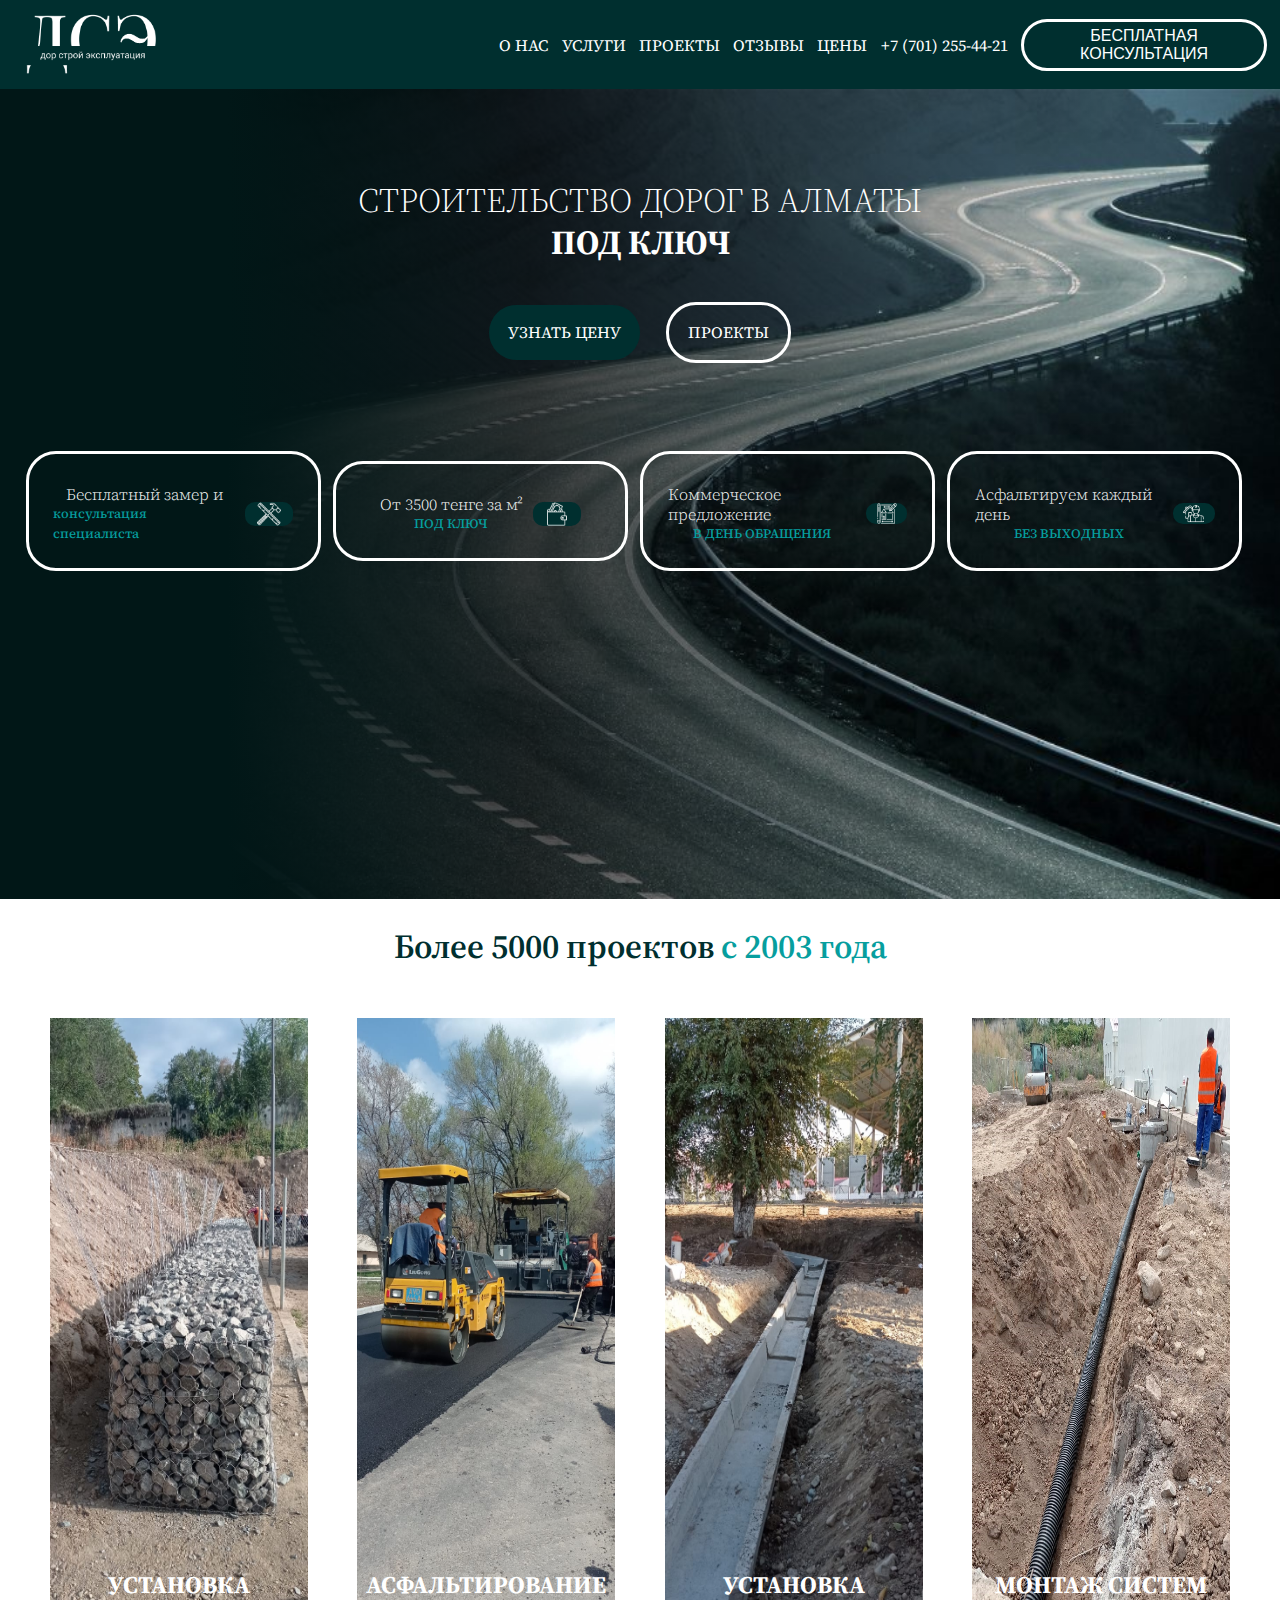
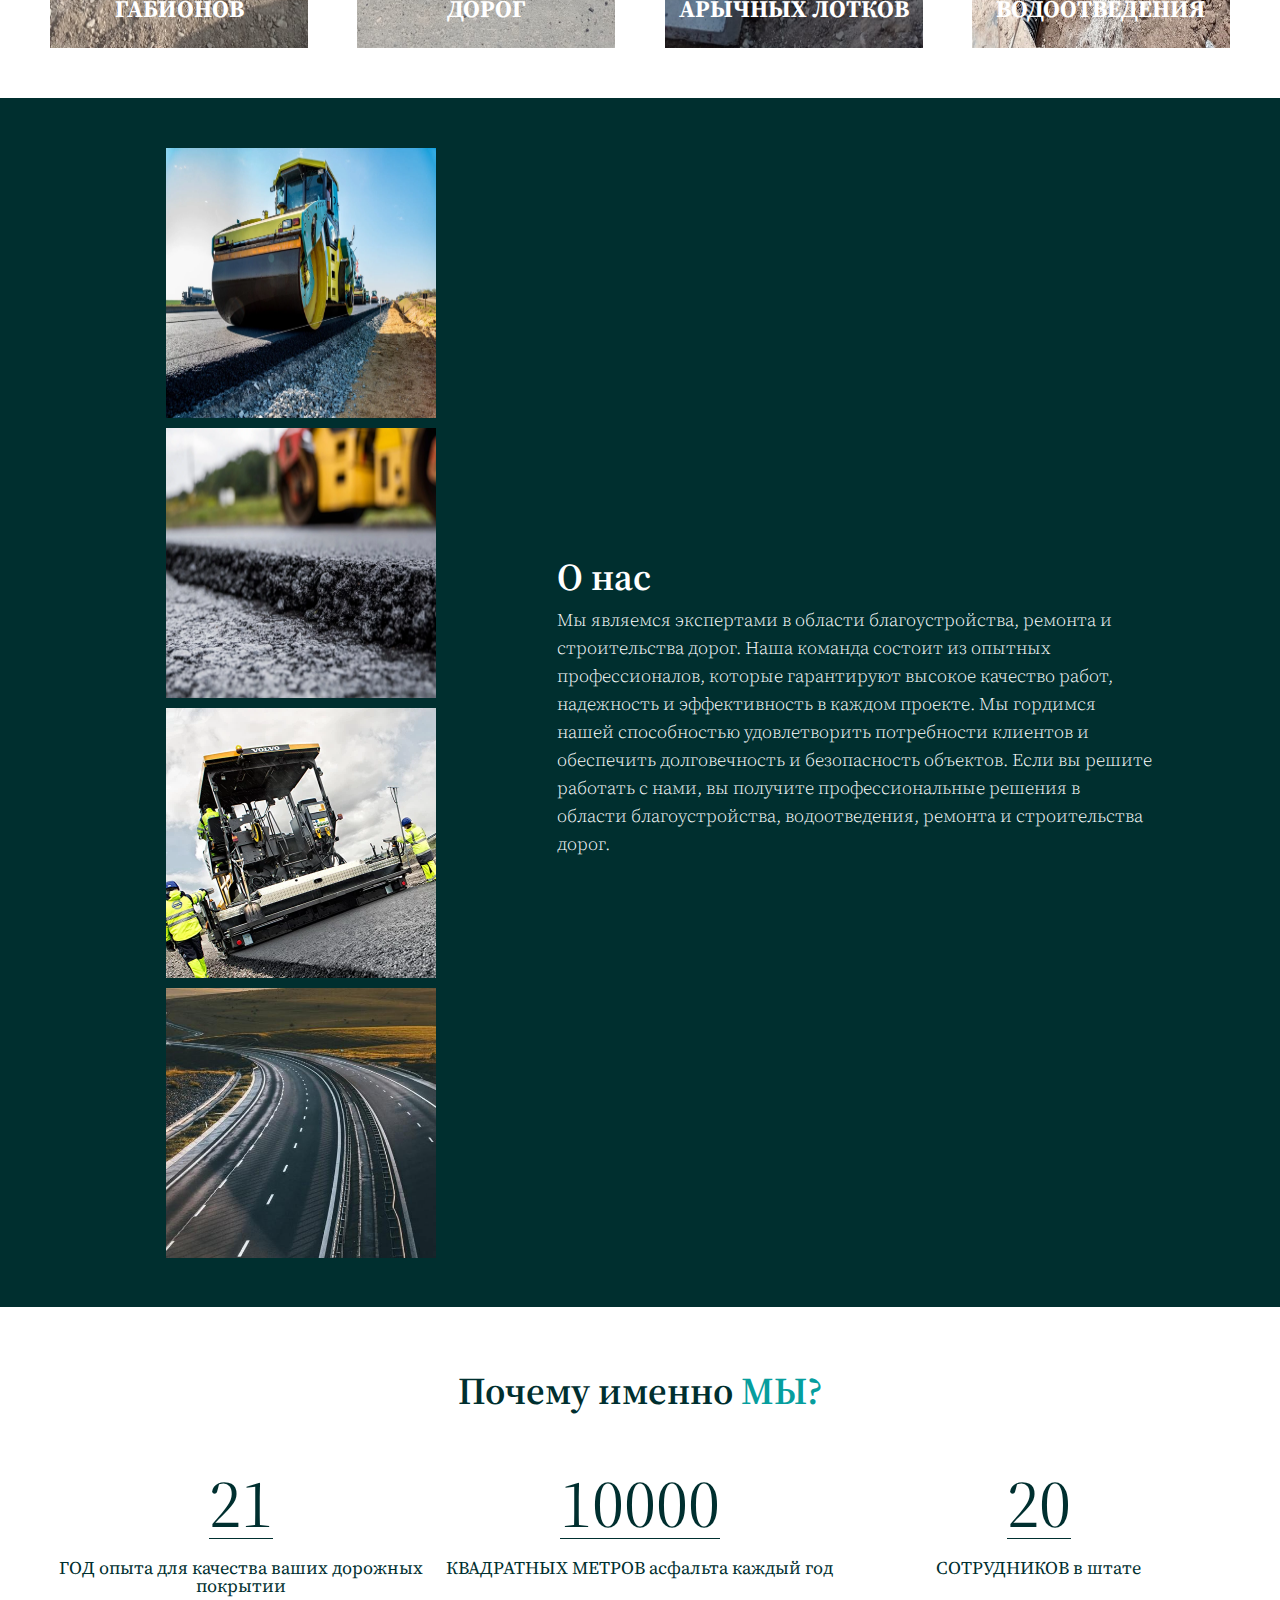
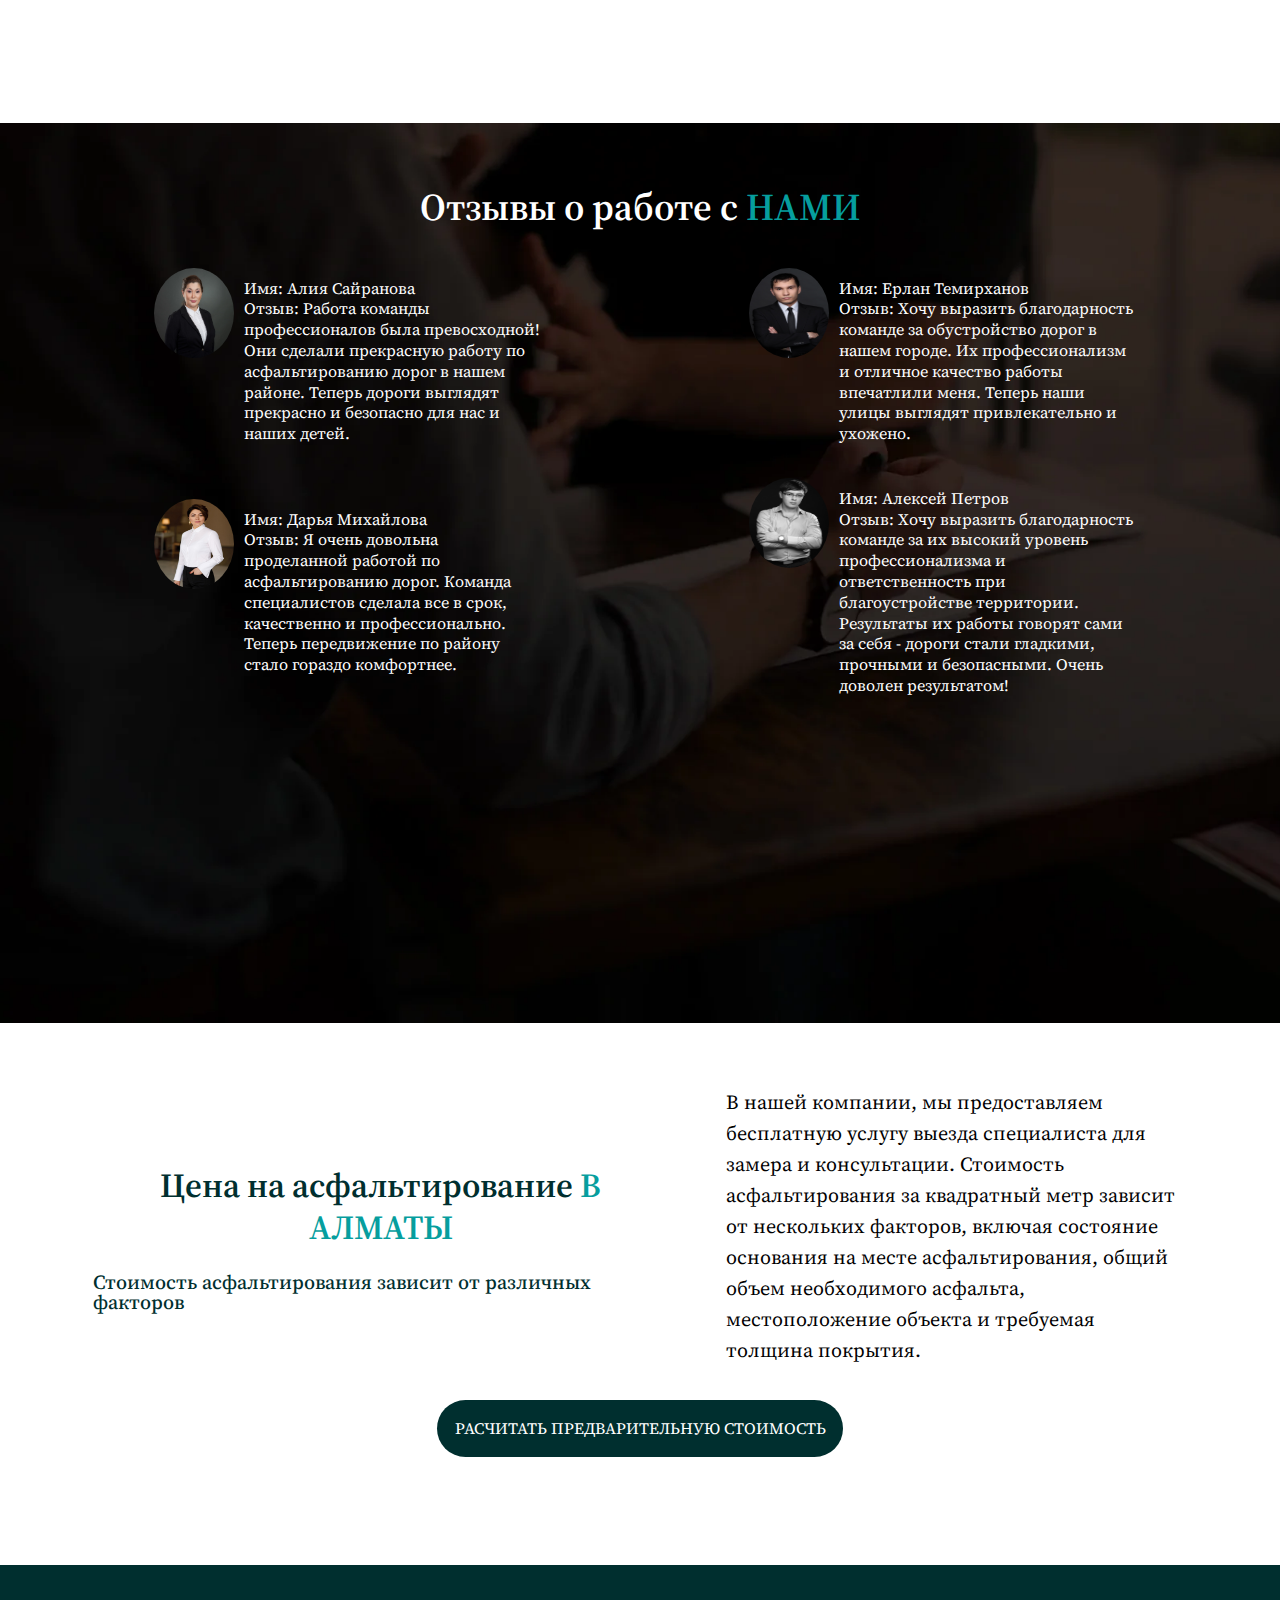
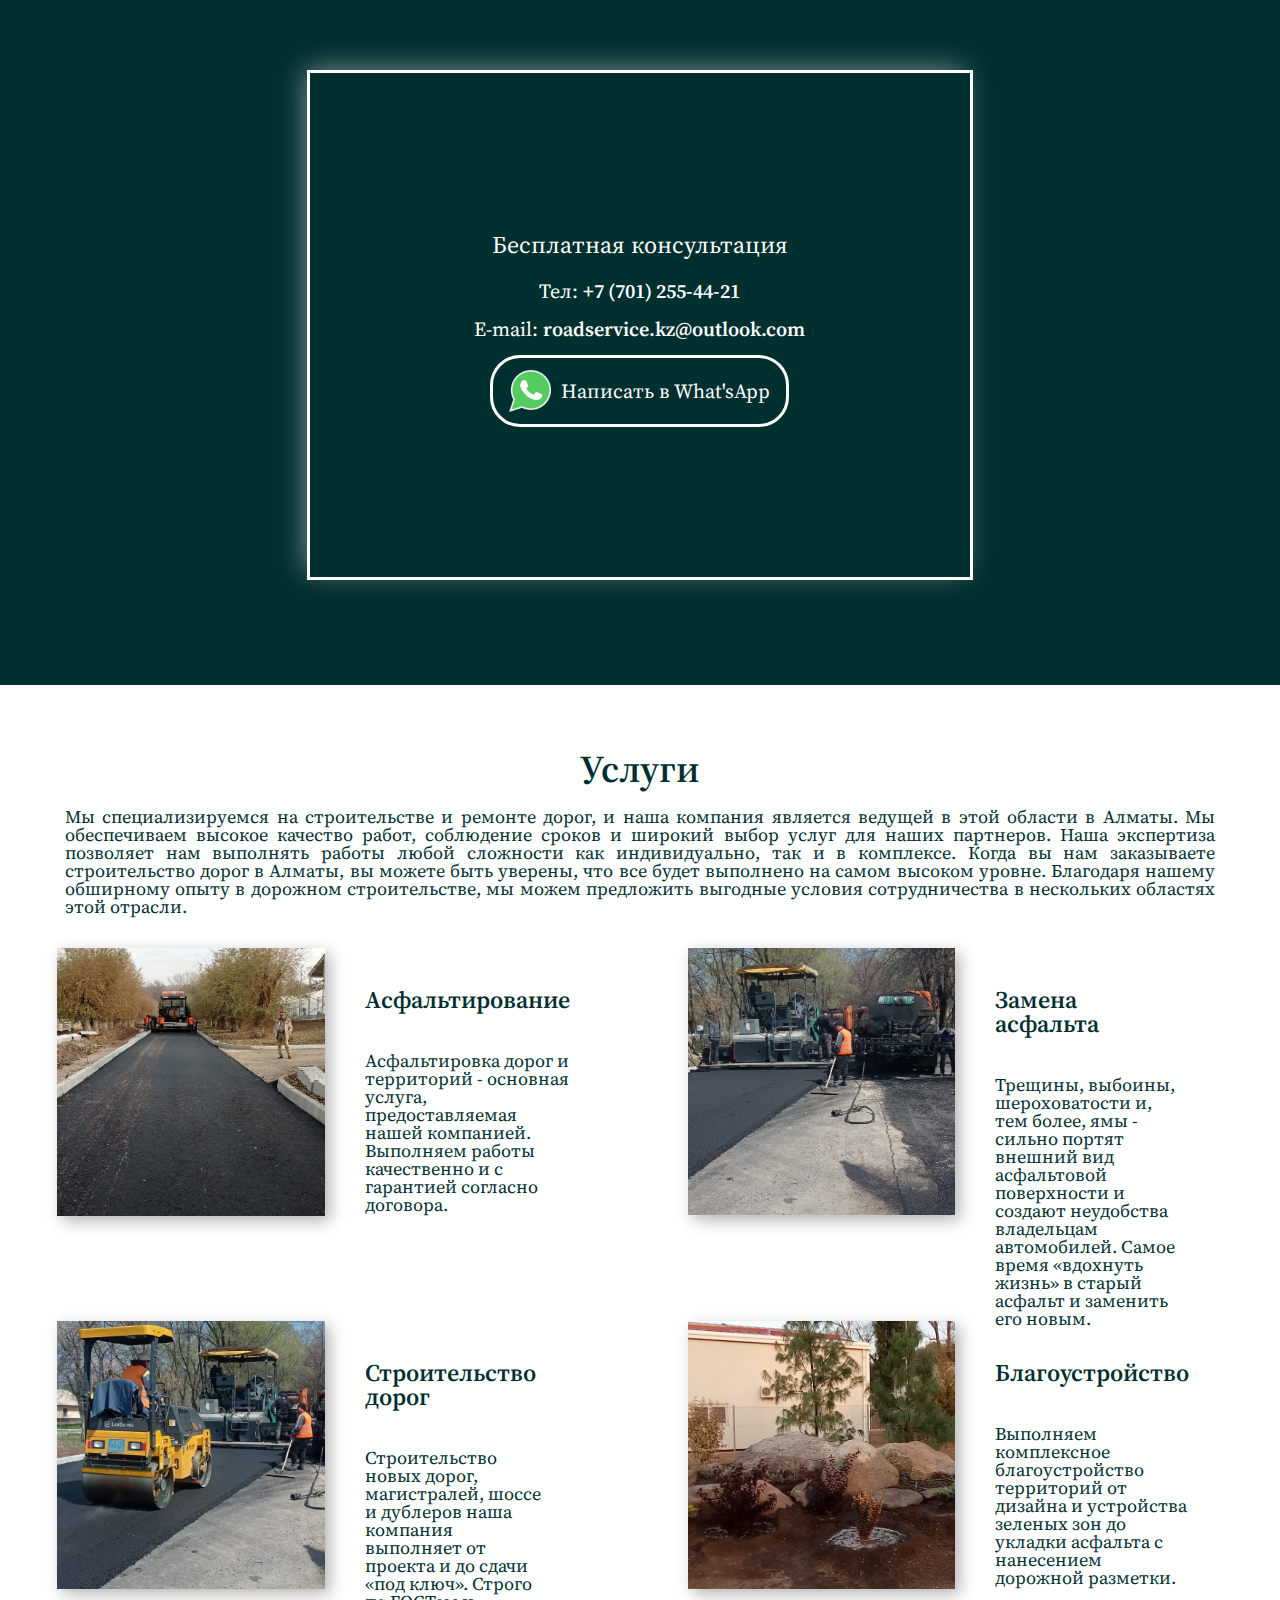
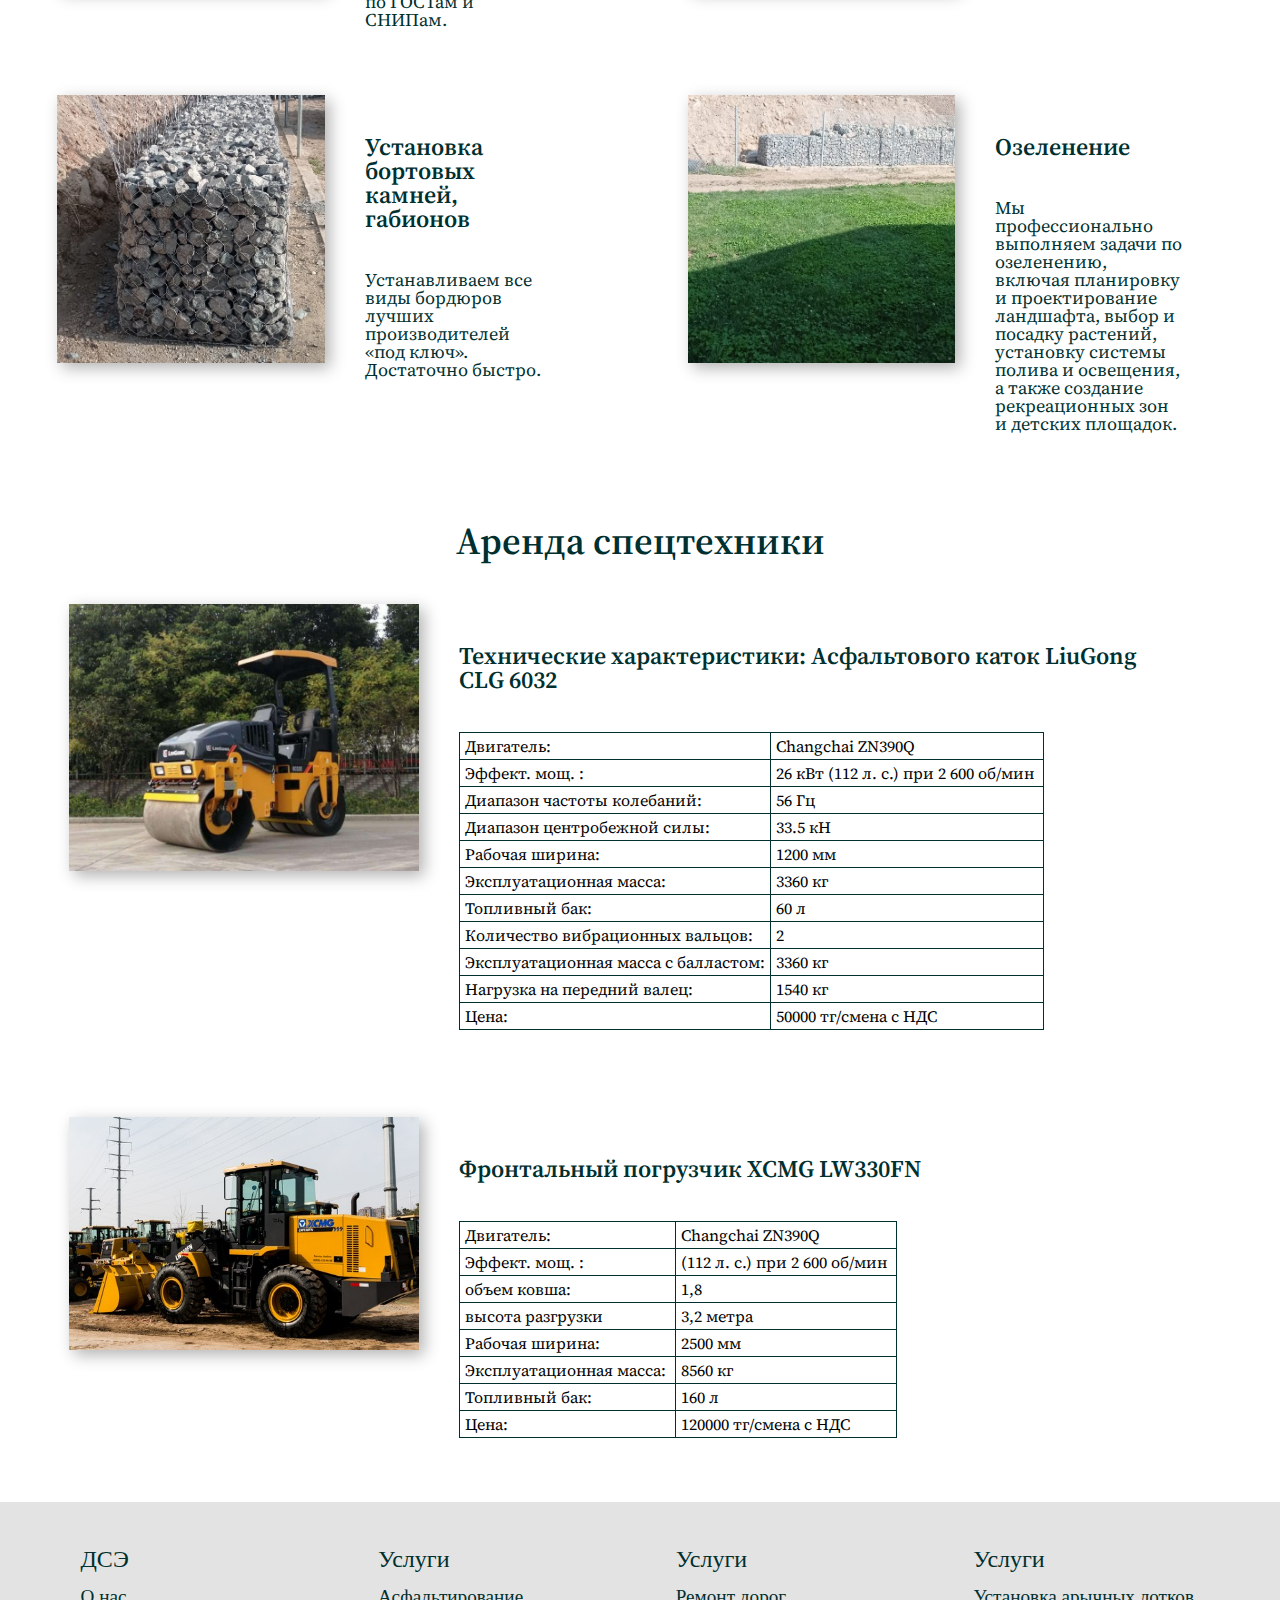
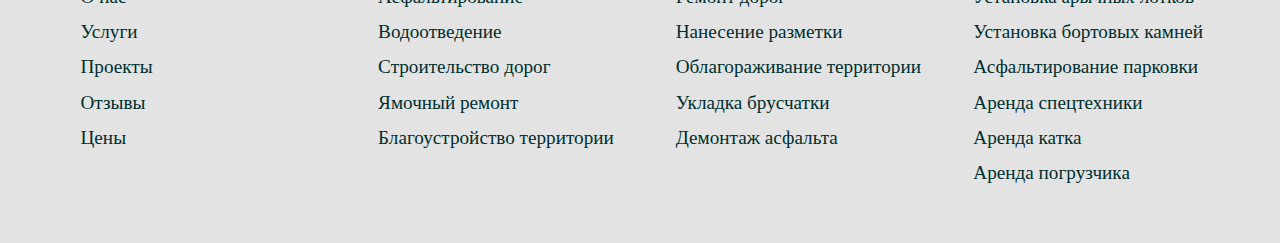
==== index.html @ d5b18c67 "add phone to mobile header" ====
<!DOCTYPE html>
<html lang="en">

<head>
    <meta charset="UTF-8">
    <meta http-equiv="X-UA-Compatible" content="IE=edge">
    <meta name="viewport" content="width=device-width, initial-scale=1.0">
    <title>Дорожное строительство и эксплуатация в Алматы</title>
    <link rel="stylesheet" href="index.css">
    <link rel="shortcut icon" href="./images/logo.png" />
</head>

<body>
    <header class="header">
        <div class="header-logo">
            <img src="./images/дсэлого.png" alt="">
            <a href="https://wa.me/77012554421"> +7 (701) 255-44-21</a>
        </div>
        <div class="header-links">
            <a href="#aboutUs"> О нас </a>
            <a href="#services"> Услуги </a>
            <a href="#projects"> Проекты </a>
            <a href="#reviews"> Отзывы </a>
            <a href="#price"> Цены</a>
            <a href="https://wa.me/77012554421"> +7 (701) 255-44-21</a>
            <a href="#call"><button>Бесплатная консультация</button></a>
        </div>
    </header>
    <main class="main">
        <div class="main-img">
            <h1>
                СТРОИТЕЛЬСТВО ДОРОГ В АЛМАТЫ<br>
                <strong>ПОД КЛЮЧ</strong>
            </h1>
            <div>
                <a href="#price">Узнать цену</a>
                <a href="#projects">Проекты</a>
            </div>
            <div class="main-items">
                <div class="items">
                    <div class='item-text'>
                        <p>Бесплатный замер и </p>
                        <span>консультация специалиста</span>
                    </div>
                    <div class="item-img">
                        <img src="./images/замер.png" alt="">
                    </div>
                </div>
                <div class="items">
                    <div class='item-text'>
                        <p>От 3500
                            тенге за м²</p>
                        <span>ПОД КЛЮЧ</span>
                    </div>
                    <div class="item-img">
                        <img src="./images/деньги.png" alt="">
                    </div>
                </div>
                <div class="items">
                    <div class='item-text'>
                        <p>Коммерческое предложение</p>
                        <span>В ДЕНЬ ОБРАЩЕНИЯ</span>
                    </div>
                    <div class="item-img">
                        <img src="./images/смета.png" alt="">
                    </div>
                </div>
                <div class="items">
                    <div class='item-text'>
                        <p>Асфальтируем
                            каждый день</p>
                        <span>БЕЗ ВЫХОДНЫХ</span>
                    </div>
                    <div class="item-img">
                        <img src="./images/работа.png" alt="">
                    </div>
                </div>
            </div>
        </div>
    </main>
    <div class="projects" id="projects">
        <h5> Более 5000 проектов <i> с 2003 года </i></h5>
        <div class="projects-items">
            <div class="projects-item">
                <img src="./images/фото1.jpeg" alt="">
                <p>Установка габионов</p>
            </div>
            <div class="projects-item">
                <img src="./images/фото2.jpeg" alt="">
                <p>Асфальтирование дорог </p>
            </div>
            <div class="projects-item">
                <img src="./images/фото3.jpeg" alt="">
                <p>Установка арычных лотков </p>
            </div>
            <div class="projects-item">
                <img src="./images/фото4.jpeg" alt="">
                <p>Монтаж систем водоотведения</p>
            </div>
        </div>
    </div>
    <section class="about-us" id="aboutUs">
        <div class="about-us-div">
            <div class="about-us--images">
                <img src="./images/онас1.jpeg" alt="">
                <img src="./images/онас2.jpg" alt="">
                <img src="./images/онас3.png" alt="">
                <img src="./images/онас4.jpg" alt="">
            </div>
            <div class="about-us--text">
                <h3> О нас</h3>
                <p>Мы являемся экспертами в области благоустройства, ремонта и строительства дорог. Наша команда состоит
                    из опытных профессионалов, которые гарантируют высокое качество работ, надежность и эффективность в
                    каждом проекте. Мы гордимся нашей способностью удовлетворить потребности клиентов и обеспечить
                    долговечность и безопасность объектов. Если вы решите работать с нами, вы получите профессиональные
                    решения в области благоустройства, водоотведения, ремонта и строительства дорог.</p>
            </div>
        </div>
    </section>
    <section class="choose-us">
        <h3>Почему именно <span>МЫ?</span> </h3>
        <div class="choose-us--info">
            <div class="choose-us--info---item">
                <span>21</span>
                <p>ГОД опыта для качества ваших дорожных покрытии</p>
            </div>
            <div class="choose-us--info---item">
                <span>10000</span>
                <p>КВАДРАТНЫХ МЕТРОВ асфальта каждый год</p>
            </div>
            <div class="choose-us--info---item">
                <span>20</span>
                <p>СОТРУДНИКОВ в штате</p>
            </div>
        </div>
    </section>
    <section class="reviews" id="reviews">
        <h3>Отзывы о работе с <span>НАМИ</span> </h3>
        <div class="reviews-info">
            <div class="reviews-info--item">
                <img src="./images/ава4.jpg" alt="">
                <p>Имя: Алия Сайранова <br>
                    Отзыв: Работа команды профессионалов была превосходной! Они сделали прекрасную работу по
                    асфальтированию дорог в нашем районе. Теперь дороги выглядят прекрасно и безопасно для нас и наших
                    детей.</p>
            </div>
            <div class="reviews-info--item">
                <img src="./images/ава2.jpg" alt="">
                <p>Имя: Ерлан Темирханов <br>
                    Отзыв: Хочу выразить благодарность команде за обустройство дорог в нашем городе. Их профессионализм
                    и отличное качество работы впечатлили меня. Теперь наши улицы выглядят привлекательно и ухожено.</p>
            </div>
            <div class="reviews-info--item">
                <img src="./images/ава1.jpg" alt="">
                <p>Имя: Дарья Михайлова <br>
                    Отзыв: Я очень довольна проделанной работой по асфальтированию дорог. Команда специалистов сделала
                    все в срок, качественно и профессионально. Теперь передвижение по району стало гораздо комфортнее.
                </p>
            </div>
            <div class="reviews-info--item">
                <img src="./images/ава3.jpg" alt="">
                <p>Имя: Алексей Петров <br>
                    Отзыв: Хочу выразить благодарность команде за их высокий уровень профессионализма и ответственность
                    при благоустройстве территории. Результаты их работы говорят сами за себя - дороги стали гладкими,
                    прочными и безопасными. Очень доволен результатом!</p>
            </div>
        </div>
    </section>
    <section class="price" id="price">
        <div class="price-info">
            <div class="price-info--right">
                <h3>Цена на асфальтирование <i>В АЛМАТЫ</i> </h3>
                <span>Стоимость асфальтирования зависит от различных факторов</span>
            </div>
            <div class="price-info--left">
                <p>В нашей компании, мы предоставляем бесплатную услугу выезда специалиста для замера и консультации.
                    Стоимость асфальтирования за квадратный метр зависит от нескольких факторов, включая состояние
                    основания на месте асфальтирования, общий объем необходимого асфальта, местоположение объекта и
                    требуемая толщина покрытия.</p>
            </div>
        </div>
        <button id="myBtn">Расчитать предварительную стоимость</button>
    </section>
    <section class="myModal" id="myModal">
        <table>
            <thead>
                <tr>
                    <th scope="col">
                        <h3>Виды услу</h3>
                    </th>
                    <th scope="col">
                        <h3>Стоимость материала</h3>
                    </th>
                    <th scope="col">
                        <h3>Стоимость работ</h3>
                    </th>
                </tr>
            </thead>
            <tbody>
                <tr>
                    <td>
                        <p>Планировка грунта с уплотнением</p>
                    </td>
                    <td>&nbsp;</td>
                    <td>от 500 тг/м<sup>2</sup></td>
                </tr>
                <tr>
                    <td>
                        <p>Устройство основания из ПГС (песчано-гравийная смесь) толщиной &nbsp;Н-10см</p>

                        <p>ПГС Аксай Карьер</p>
                        <a href="http://www.kareraksai.kz/portfolio1.html">http://www.kareraksai.kz/portfolio1.html</a>

                        <p>ПГС Озентас, п.Байтерек (Новоалексеевка)</p>
                        <a href="http://ozentas.kz/?page_id=6380">http://ozentas.kz/?page_id=6380</a>

                    </td>
                    <td>
                        <p>&nbsp;</p>
                        <br />

                        <p>1154&nbsp; тг/тонн</p>
                        <br />
                        <br />
                        <p>600 тг/тонн</p>
                    </td>
                    <td>&nbsp;от 500 тг/м<sup>2</sup></td>
                </tr>
                <tr>
                    <td>
                        <p>Отсыпка&nbsp;ГЩС (гравийно-щебеночная смесь), с уплотнением</p>

                        <p>и увлажнением по необходимости, толщина H-20см</p>

                        <p>ПГС Аксай Карьер</p>
                        <a href="http://www.kareraksai.kz/portfolio1.html">http://www.kareraksai.kz/portfolio1.html</a>

                        <p>ПГС Озентас, п.Байтерек (Новоалексеевка) </p>
                        <a href="http://ozentas.kz/?page_id=6380">http://ozentas.kz/?page_id=6380</a>
                    </td>
                    <td>
                        <p>&nbsp;</p>

                        <p>&nbsp;</p>

                        <p>1212 тг/тонн</p>
                        <br />
                        <br />
                        <p>900 тг/тонн</p>
                    </td>
                    <td>&nbsp;от 700 тг/м<sup>2</sup></td>
                </tr>
                <tr>
                    <td>Погрузка и вывоз &nbsp;грунта&nbsp;</td>
                    <td>&nbsp;</td>
                    <td>30000 тг (25 т)</td>
                </tr>
                <tr>
                    <td>Монтаж арычных лотков&nbsp;</td>
                    <td>&nbsp;</td>
                    <td>&nbsp;</td>
                </tr>
                <tr>
                    <td>
                        <p>Б-1,5-1</p>

                        <p>Внешние: 1500*340*200, V=0.042</p>

                        <p>Внутренние; 250*190, h=150</p>

                        <p>Вес=0,105 тонн&nbsp;</p>

                        <p><img alt="Монтаж арыка Б-1,5-1"
                                src="http://dorstroy.asia.kz/uploads/5332/4644/image/aryk-b-1.5-1.jpg"
                                style="height: 81px; width: 300px;"></p>
                    </td>
                    <td>6500 тг</td>
                    <td>3000 тг/п.м.</td>
                </tr>
                <tr>
                    <td>
                        <p>Б-2-1</p>

                        <p>Внешние: 1000*520*260, V=0,052</p>

                        <p>Внутренние: 400*200, h=200</p>

                        <p>Вес=0,13 тонн</p>

                        <p><img alt="Монтаж арыка Б-1-1"
                                src="http://dorstroy.asia.kz/uploads/5332/4644/image/aryk-b-1-1.jpg"
                                style="height: 176px; width: 300px;"></p>
                    </td>
                    <td>5500 тг</td>
                    <td>3500 тг/п.м.</td>
                </tr>
                <tr>
                    <td>
                        <p>Б-3</p>

                        <p>Внешние: 2010*740*480, V=0,17</p>

                        <p>Внутренние: 600*430, h=410</p>

                        <p>Вес=0,425 тонн</p>

                        <p><img alt="Монтаж арыка Б-3-1"
                                src="http://dorstroy.asia.kz/uploads/5332/4644/image/aryk-b-3-1.jpg"
                                style="height: 77px; width: 300px;"></p>
                    </td>
                    <td>12500 тг</td>
                    <td>7500 тг/п.м.</td>
                </tr>
                <tr>
                    <td>Проливка основания вяжущими (битум, битумная эмульсия)</td>
                    <td>&nbsp;</td>
                    <td>400 тг/м<sup>2</sup></td>
                </tr>
                <tr>
                    <td>
                        <p>Фрезерование старого асфальтного покрытия</p>

                        <p>с вывозом отходов глубиной 5 см</p>
                    </td>
                    <td>&nbsp;</td>
                    <td>от1500 тг/м<sup>2</sup></td>
                </tr>
                <tr>
                    <td colspan="3">
                        <p>Установка бетонного бортового камня (бордюра)</p>

                        <p><img alt="Установка бетонного бортового камня (бордюра)"
                                src="http://dorstroy.asia.kz/uploads/5332/4644/image/bordyur.jpg"
                                style="height: 74px; width: 300px;"></p>
                    </td>
                </tr>
                <tr>
                    <td>100*30*18</td>
                    <td>4500 тг</td>
                    <td>2500 тг</td>
                </tr>
                <tr>
                    <td>100*30*15</td>
                    <td>3100 тг</td>
                    <td>2000 тг</td>
                </tr>
                <tr>
                    <td>100*30*12</td>
                    <td>1700 тг</td>
                    <td>1500 тг</td>
                </tr>
                <tr>
                    <td>
                        <p>Установка поребриков &nbsp;100*20*8</p>

                        <p><img alt="Установка поребриков"
                                src="http://dorstroy.asia.kz/uploads/5332/4644/image/porebrik.jpg"
                                style="height: 61px; width: 300px;"></p>
                    </td>
                    <td>850 тг</td>
                    <td>от 800 тг</td>
                </tr>
                <tr>
                    <td>Разработка грунта вручную</td>
                    <td>&nbsp;</td>
                    <td>7500 тг/м<sup>3</sup></td>
                </tr>
                <tr>
                    <td>
                        <p>Монтаж трубы под проезжей частью диаметр 500 мм</p>

                        <p><img alt="Монтаж трубы на переездах"
                                src="http://dorstroy.asia.kz/uploads/5332/4644/image/truba.jpg"
                                style="height: 79px; width: 403px;"></p>
                    </td>
                    <td>12700 тг/м<sup>3</sup></td>
                    <td>5500 тг/м<sup>3</sup></td>
                </tr>
                <tr>
                    <td>
                        <p>Блок смотровых решеток</p>

                        <p>830*800*700, V=0,33</p>

                        <p><img alt="Блок смотровых решеток"
                                src="http://dorstroy.asia.kz/uploads/5332/4644/image/smotrovaya-reshetka.jpg"
                                style="height: 81px; width: 300px;"></p>
                    </td>
                    <td>35000 тг</td>
                    <td>10000 тг</td>
                </tr>
                <tr>
                    <td>
                        <p>Монтаж чугунного люка</p>

                        <p><img alt="Монтаж чугунного люка"
                                src="http://dorstroy.asia.kz/uploads/5332/4644/image/lyuk.jpg"
                                style="height: 287px; width: 300px;"></p>
                    </td>
                    <td>28000 тг/шт</td>
                    <td>5500 тг</td>
                </tr>
                <tr>
                    <td>
                        <p>Монтаж канализационных колец, д=1000 мм, V=0.24</p>

                        <p><img alt="Монтаж канализационных колец"
                                src="http://dorstroy.asia.kz/uploads/5332/4644/image/kanalizatsionnoe-koltso.jpg"
                                style="height: 172px; width: 300px;"></p>
                    </td>
                    <td>15000 тг</td>
                    <td>8500 тг</td>
                </tr>
                <tr>
                    <td>
                        <p>Монтаж железобетонных крышек на кольца, д=1160 мм, V=0.1 усиленная</p>

                        <p><img alt="Монтаж железобетонных крышек на кольца"
                                src="http://dorstroy.asia.kz/uploads/5332/4644/image/kryshka-na-koltso.jpg"
                                style="height: 172px; width: 300px;"></p>
                    </td>
                    <td>13700 тг</td>
                    <td>8500 тг</td>
                </tr>
                <tr>
                    <td>
                        <p>Монтаж колесоотбойного бруса</p>

                        <p><img alt="Монтаж колесоотбойника"
                                src="http://dorstroy.asia.kz/uploads/5332/4644/image/kolesootboynik.jpg"
                                style="border: 0px; color: rgb(255, 255, 255); cursor: default; font-family: tahoma, verdana, sans-serif; font-size: 13px; height: 218px; max-width: 100%; vertical-align: middle; width: 300px; background-color: rgb(255, 255, 255);">
                        </p>
                    </td>
                    <td>&nbsp;</td>
                    <td>от 15000 тг/к-т</td>
                </tr>
                <tr>
                    <td colspan="3"><u>Укладка горячего мелкозернистого асфальтобетона в один слой с материалом без
                            учета доставки:</u></td>
                </tr>
                <tr>
                    <td>- толщиной слоя Н-4 см</td>
                    <td>от 3100 тг/м<sup>2</sup></td>
                    <td>&nbsp;</td>
                </tr>
                <tr>
                    <td>- толщиной слоя Н-5 см</td>
                    <td>от 3500 тг/м<sup>2</sup></td>
                    <td>&nbsp;</td>
                </tr>
                <tr>
                    <td>- толщиной слоя Н-6 см</td>
                    <td>от 4000 тг/м<sup>2</sup></td>
                    <td>&nbsp;</td>
                </tr>
                <tr>
                    <td>- толщиной слоя Н-7 см</td>
                    <td>от 4500 тг/м<sup>2</sup></td>
                    <td>&nbsp;</td>
                </tr>
                <tr>
                    <td colspan="3"><u>Укладка горячего крупнозернистого асфальта &nbsp;с учетом материала и
                            доставки:</u></td>
                </tr>
                <tr>
                    <td>- толщиной слоя Н-4 см</td>
                    <td>от 2900 тг/м<sup>2</sup></td>
                    <td>&nbsp;</td>
                </tr>
                <tr>
                    <td>- толщиной слоя Н-5 см</td>
                    <td>от 3300 тг/м<sup>2</sup></td>
                    <td>&nbsp;</td>
                </tr>
                <tr>
                    <td>- толщиной слоя Н-6 см</td>
                    <td>от 3700 тг/м<sup>2</sup></td>
                    <td>&nbsp;</td>
                </tr>
                <tr>
                    <td>- толщиной слоя Н-7 см</td>
                    <td>от 4200 тг/м<sup>2</sup></td>
                    <td>&nbsp;</td>
                </tr>
                <tr>
                    <td>-</td>
                    <td>&nbsp;</td>
                    <td>&nbsp;</td>
                </tr>
                <tr>
                    <td colspan="3"><u>Укладка асфальта тип ШМА</u></td>
                </tr>
                <tr>
                    <td>- толщиной слоя Н-4 см</td>
                    <td>4300 тг/м<sup>2</sup></td>
                    <td>&nbsp;</td>
                </tr>
                <tr>
                    <td>- толщиной слоя Н-5 см</td>
                    <td>4800 тг/м<sup>2</sup></td>
                    <td>&nbsp;</td>
                </tr>
                <tr>
                    <td>- толщиной слоя Н-6 см</td>
                    <td>5300 тг/м<sup>2</sup></td>
                    <td>&nbsp;</td>
                </tr>
                <tr>
                    <td>Укладка тротуарной плитки</td>
                    <td>&nbsp;</td>
                    <td>От 3500 тг/м<sup>2</sup></td>
                </tr>
                <tr>
                    <td>Укладка мозаики</td>
                    <td>&nbsp;</td>
                    <td>От 4800 тг/м<sup>2</sup></td>
                </tr>
                <tr>
                    <td>Дорожная разметка</td>
                    <td>&nbsp;</td>
                    <td>От 2500 тг/м/п</td>
                </tr>
                <tr>
                    <td>
                        <h3>&nbsp; &nbsp; &nbsp; &nbsp; &nbsp; &nbsp; &nbsp; &nbsp; &nbsp; &nbsp; &nbsp; &nbsp; &nbsp;
                            &nbsp; Асфальтобетонные смеси</h3>
                    </td>
                    <td>Продукция ТОО "Асфальтобетон 1" от 14.02.2024 &nbsp;</td>
                </tr>
                <tr>
                    <td>Горячая плотная м/з смесь тип В, марка 2 (фр. 5-10)</td>
                    <td>20400 тг/тонн</td>
                    <td>&nbsp;</td>
                </tr>
                <tr>
                    <td>Горячая плотная м/з смесь тип В, марка 2 (фр. 5-15)</td>
                    <td>20300 тг/тонн</td>
                    <td>&nbsp;</td>
                </tr>
                <tr>
                    <td>Горячая плотная м/з смесь тип Б, марка 1</td>
                    <td>20100 тг/тонн</td>
                    <td>&nbsp;</td>
                </tr>
                <tr>
                    <td>Горячая плотная м/з смесь тип А, марка 2</td>
                    <td>19100 тг/тонн</td>
                    <td>&nbsp;</td>
                </tr>
                <tr>
                    <td>Горячая песчаная смесь тип Г, марка 1</td>
                    <td>20360 тг/тонн</td>
                    <td>&nbsp;</td>
                </tr>
                <tr>
                    <td>Горячая песчаная смесь тип Г, марка 2</td>
                    <td>20360 тг/тонн</td>
                    <td>&nbsp;</td>
                </tr>
                <tr>
                    <td>Горячая пористая м/з смесь марка 1</td>
                    <td>19300 тг/тонн</td>
                    <td>&nbsp;</td>
                </tr>
                <tr>
                    <td>Горячая пористая к/з смесь марка 1</td>
                    <td>18700 тг/тонн</td>
                    <td>&nbsp;</td>
                </tr>
                <tr>
                    <td>Горячая пористая м/з смесь марка 1</td>
                    <td>18700 тг/тонн</td>
                    <td>&nbsp;</td>
                </tr>
                <tr>
                    <td>Горячая пористая к/з смесь марка 1 с мин. порошком</td>
                    <td>19000 тг/тонн</td>
                    <td>&nbsp;</td>
                </tr>
                <tr>
                    <td>Горячая пористая к/з смесь марка 2</td>
                    <td>18700 тг/тонн</td>
                    <td>&nbsp;</td>
                </tr>
                <tr>
                    <td>Горячая высокопористая к/з щебеночная смесь марка 1</td>
                    <td>17100 тг/тонн</td>
                    <td>&nbsp;</td>
                </tr>
                <tr>
                    <td>Горячая щебеночно-мастичная смесь ЩМА-10</td>
                    <td>23700 тг/тонн</td>
                    <td>&nbsp;</td>
                </tr>
                <tr>
                    <td>Горячая щебеночно-мастичная смесь ЩМА-15</td>
                    <td>23700 тг/тонн</td>
                    <td>&nbsp;</td>
                </tr>
                <tr>
                    <td>Горячая щебеночно-мастичная смесь ЩМА-20</td>
                    <td>23700 тг/тонн</td>
                    <td>&nbsp;</td>
                </tr>
                <tr>
                    <td>Горячая пористая к/з смесь марка 2</td>
                    <td>16490 тг/тонн</td>
                    <td>&nbsp;</td>
                </tr>
                <tr>
                    <td>Щебень чёрный горячий с присадкой</td>
                    <td>16500 тг/тонн</td>
                    <td>&nbsp;</td>
                </tr>
                <tr>
                    <td>Щебень чёрный холодный с присадкой</td>
                    <td>14800 тг/тонн</td>
                    <td>&nbsp;</td>
                </tr>
                <tr>
                    <td>Холодная м/з смесь тип Бх марка 2</td>
                    <td>19100 тг/тонн</td>
                    <td>&nbsp;</td>
                </tr>
                <tr>
                    <td>Холодная к/з черная ЩПС</td>
                    <td>19100 тг/тонн</td>
                    <td>&nbsp;</td>
                </tr>
                <tr>
                    <td>Горячая плотная к/з смесь тип Б, марка 1 для нижнего слоя основания</td>
                    <td>19900 тг/тонн</td>
                    <td>&nbsp;</td>
                </tr>
                <tr>
                    <td>Горячая плотная к/з смесь тип Б, марка 2 для нижнего слоя основания</td>
                    <td>19900 тг/тонн</td>
                    <td>&nbsp;</td>
                </tr>
                <tr>
                    <td>Горячая плотная м/з смесь тип А, марка 2 для нижнего слоя основания</td>
                    <td>19000 тг/тонн</td>
                    <td>&nbsp;</td>
                </tr>
                <tr>
                    <td>Гор песч тД м2 смесь асфальтобетонная</td>
                    <td>20360 тг/тонн</td>
                    <td>&nbsp;</td>
                </tr>
                <tr>
                    <td colspan="2">
                        <h3>&nbsp; &nbsp; &nbsp; &nbsp; &nbsp; &nbsp; &nbsp; &nbsp; &nbsp; &nbsp; &nbsp; &nbsp; &nbsp;
                            &nbsp; &nbsp; &nbsp; &nbsp; &nbsp; &nbsp; &nbsp; &nbsp; &nbsp; &nbsp; &nbsp; &nbsp; &nbsp;
                            &nbsp; &nbsp; &nbsp; &nbsp; &nbsp; &nbsp; &nbsp; Озеленение</h3>
                    </td>
                </tr>
                <tr>
                    <td>
                        <h3>Виды работ по озеленению</h3>
                    </td>
                    <td>
                        <h3>Стоимость(тенге)</h3>
                    </td>
                    <td>&nbsp;</td>
                </tr>
                <tr>
                    <td colspan="2">
                        <h3>&nbsp; &nbsp; &nbsp; &nbsp; &nbsp; &nbsp; &nbsp; &nbsp; &nbsp; &nbsp; &nbsp; &nbsp; &nbsp;
                            &nbsp; &nbsp; &nbsp; &nbsp; &nbsp; &nbsp; &nbsp; &nbsp; &nbsp; &nbsp; &nbsp; &nbsp; &nbsp;
                            &nbsp; &nbsp; &nbsp; &nbsp; Хвойные деревья</h3>
                    </td>
                </tr>
                <tr>
                    <td>Ель шренка 1 м</td>
                    <td><a href="https://www.dendropark.kz/">https://www.dendropark.kz/</a></td>
                    <td>10000-33000</td>
                </tr>
                <tr>
                    <td>Ель голубая 1 м</td>
                    <td><a href="https://www.dendropark.kz/">https://www.dendropark.kz/</a></td>
                    <td>38000</td>
                </tr>
                <tr>
                    <td>Кипарис 0,5 м</td>
                    <td><a href="https://www.dendropark.kz/">https://www.dendropark.kz/</a></td>
                    <td>4500-6000</td>
                </tr>
                <tr>
                    <td>Туя 1-2 м</td>
                    <td><a href="https://www.dendropark.kz/">https://www.dendropark.kz/</a></td>
                    <td>5000-15000</td>
                </tr>
                <tr>
                    <td>Сосна крымская 1-4 м</td>
                    <td><a href="https://www.dendropark.kz/">https://www.dendropark.kz/</a></td>
                    <td>10000-48000</td>
                </tr>
                <tr>
                    <td colspan="2">
                        <h3>&nbsp; &nbsp; &nbsp; &nbsp; &nbsp; &nbsp; &nbsp; &nbsp; &nbsp; &nbsp; &nbsp; &nbsp; &nbsp;
                            &nbsp; &nbsp; &nbsp; &nbsp; &nbsp; &nbsp; &nbsp; &nbsp; &nbsp; &nbsp; &nbsp; &nbsp; &nbsp;
                            &nbsp; &nbsp; &nbsp;Лиственные деревья</h3>
                    </td>
                </tr>
                <tr>
                    <td>Лиственница 1-4 м</td>
                    <td><a href="https://www.dendropark.kz/">https://www.dendropark.kz/</a></td>
                    <td>5000-10000</td>
                </tr>
                <tr>
                    <td>Вяз (карагач) 1-2 м</td>
                    <td><a href="https://www.dendropark.kz/">https://www.dendropark.kz/</a></td>
                    <td>5000-7000</td>
                </tr>
                <tr>
                    <td>Береза 2-4 м</td>
                    <td><a href="https://www.dendropark.kz/">https://www.dendropark.kz/</a></td>
                    <td>8000-15000</td>
                </tr>
                <tr>
                    <td>Ива 1-4 м</td>
                    <td><a href="https://www.dendropark.kz/">https://www.dendropark.kz/</a></td>
                    <td>3000-10000</td>
                </tr>
                <tr>
                    <td>Дуб 1-4 м</td>
                    <td><a href="https://www.dendropark.kz/">https://www.dendropark.kz/</a></td>
                    <td>8000-20000</td>
                </tr>
                <tr>
                    <td>Клен 2-4 м</td>
                    <td><a href="https://www.dendropark.kz/">https://www.dendropark.kz/</a></td>
                    <td>5000-15000</td>
                </tr>
                <tr>
                    <td>Тополь 1-4 м</td>
                    <td><a href="https://www.dendropark.kz/">https://www.dendropark.kz/</a></td>
                    <td>5000-10000</td>
                </tr>
                <tr>
                    <td>Орех 1-4 м</td>
                    <td><a href="https://www.dendropark.kz/">https://www.dendropark.kz/</a></td>
                    <td>5000-10000</td>
                </tr>
                <tr>
                    <td>Липа 1-4 м</td>
                    <td><a href="https://www.dendropark.kz/">https://www.dendropark.kz/</a></td>
                    <td>7000-17000</td>
                </tr>
                <tr>
                    <td>Ясень 2-4 м</td>
                    <td><a href="https://www.dendropark.kz/">https://www.dendropark.kz/</a></td>
                    <td>5000-20000</td>
                </tr>
                <tr>
                    <td colspan="2">
                        <h3>&nbsp; &nbsp; &nbsp; &nbsp; &nbsp; &nbsp; &nbsp; &nbsp; &nbsp; &nbsp; &nbsp; &nbsp; &nbsp;
                            &nbsp; &nbsp; &nbsp; &nbsp; &nbsp; &nbsp; &nbsp; &nbsp; &nbsp; &nbsp; &nbsp; &nbsp; &nbsp;
                            &nbsp; &nbsp; Плодовые деревья</h3>
                    </td>
                </tr>
                <tr>
                    <td>Яблоня 1-4 м</td>
                    <td><a href="https://www.dendropark.kz/">https://www.dendropark.kz/</a></td>
                    <td>4000-10000</td>
                </tr>
                <tr>
                    <td>Груша 1-2 м</td>
                    <td><a href="https://www.dendropark.kz/">https://www.dendropark.kz/</a></td>
                    <td>4000-10000</td>
                </tr>
                <tr>
                    <td>Слива</td>
                    <td><a href="https://www.dendropark.kz/">https://www.dendropark.kz/</a></td>
                    <td>1000-3000</td>
                </tr>
                <tr>
                    <td>Абрикос</td>
                    <td><a href="https://www.dendropark.kz/">https://www.dendropark.kz/</a></td>
                    <td>
                        <p>1000-3000</p>
                    </td>
                </tr>
                <tr>
                    <td colspan="2">Кустарники</td>
                </tr>
                <tr>
                    <td>Сирень 0,5-1,5 м</td>
                    <td><a href="https://www.dendropark.kz/">https://www.dendropark.kz/</a></td>
                    <td>5000-10000</td>
                </tr>
                <tr>
                    <td>Черемуха 1-4 м</td>
                    <td><a href="https://www.dendropark.kz/">https://www.dendropark.kz/</a></td>
                    <td>5000-10000</td>
                </tr>
                <tr>
                    <td colspan="2">Декоративные кустарники</td>
                </tr>
                <tr>
                    <td>Акация 1-2,5 м</td>
                    <td><a href="https://www.dendropark.kz/">https://www.dendropark.kz/</a></td>
                    <td>2000-6000</td>
                </tr>
                <tr>
                    <td>Айва 0,5-1 м</td>
                    <td><a href="https://www.dendropark.kz/">https://www.dendropark.kz/</a></td>
                    <td>2000-5000</td>
                </tr>
                <tr>
                    <td>Барбарис до 1 м</td>
                    <td><a href="https://www.dendropark.kz/">https://www.dendropark.kz/</a></td>
                    <td>5000-9000</td>
                </tr>
                <tr>
                    <td>Боярышник 1-3 м</td>
                    <td><a href="https://www.dendropark.kz/">https://www.dendropark.kz/</a></td>
                    <td>
                        <p>5000-10000</p>
                    </td>
                </tr>
                <tr>
                    <td>Рябина 1-4 м</td>
                    <td><a href="https://www.dendropark.kz/">https://www.dendropark.kz/</a></td>
                    <td>7000-14000</td>
                </tr>
                <tr>
                    <td colspan="2">
                        <h3>&nbsp; &nbsp; &nbsp; &nbsp; &nbsp; &nbsp; &nbsp; &nbsp; &nbsp; &nbsp; &nbsp; &nbsp; &nbsp;
                            &nbsp; &nbsp; &nbsp; &nbsp; &nbsp; &nbsp; &nbsp; &nbsp; &nbsp; &nbsp; &nbsp; &nbsp; &nbsp;
                            &nbsp; Многолетние цветы</h3>
                    </td>
                </tr>
                <tr>
                    <td>Хризантемы, примула, седум, юкка</td>
                    <td><a href="https://www.dendropark.kz/">https://www.dendropark.kz/</a></td>
                    <td>1500-700</td>
                </tr>
                <tr>
                    <td>Розы 4 шт/м<sup>2</sup></td>
                    <td><a href="https://www.dendropark.kz/">https://www.dendropark.kz/</a></td>
                    <td>700-2500</td>
                </tr>
                <tr>
                    <td colspan="2">
                        <h3>&nbsp; &nbsp; &nbsp; &nbsp; &nbsp; &nbsp; &nbsp; &nbsp; &nbsp; &nbsp; &nbsp; &nbsp; &nbsp;
                            &nbsp; &nbsp; &nbsp; &nbsp; &nbsp; &nbsp; &nbsp; &nbsp; &nbsp; &nbsp; &nbsp; &nbsp; &nbsp;
                            &nbsp; &nbsp; &nbsp; &nbsp; &nbsp; &nbsp; Газон</h3>
                    </td>
                </tr>
                <tr>
                    <td>Газон м<sup>2</sup></td>
                    <td><a href="https://www.dendropark.kz/">https://www.dendropark.kz/</a></td>
                    <td>1500-1700</td>
                </tr>
                <tr>
                    <td>Клевер мелколистный м<sup>2</sup></td>
                    <td><a href="https://www.dendropark.kz/">https://www.dendropark.kz/</a></td>
                    <td>1500-2000</td>
                </tr>
                <tr>
                    <td>Устройство плодородного слоя</td>
                    <td>3500тг/тонн</td>
                    <td>От 500тг/м<sup>2</sup></td>
                </tr>
            </tbody>
        </table>
    </section>
    <section class="call" id="call">
        <div class="forms">
            <form action="">
                <h3>Бесплатная консультация</h3>
                <h5>Тел: <i>+7 (701) 255-44-21</i> </h5>
                <a href="mailto:roadservice.kz@outlook.com">E-mail: <i>roadservice.kz@outlook.com</i> </a>

                <a href="https://wa.me/77012554421" class="link-button">
                    <img src="./images/whatsapp.png" alt="whatsapp">
                    <span>Написать в What'sApp</span>
                </a>
            </form>
        </div>
    </section>
    <section class="services" id="services">
        <h3>Услуги</h3>
        <p>Мы специализируемся на строительстве и ремонте дорог, и наша компания является ведущей в этой области в
            Алматы. Мы обеспечиваем высокое качество работ, соблюдение сроков и широкий выбор услуг для наших партнеров.
            Наша экспертиза позволяет нам выполнять работы любой сложности как индивидуально, так и в комплексе. Когда
            вы нам заказываете строительство дорог в Алматы, вы можете быть уверены, что все будет выполнено на самом
            высоком уровне.
            Благодаря нашему обширному опыту в дорожном строительстве, мы можем предложить выгодные условия
            сотрудничества в нескольких областях этой отрасли.</p>
        <div class="services-info">
            <div class="services-info--item">
                <img src="./images/фото8.jpeg" alt="">
                <div class="services-info--item---left">
                    <h5>Асфальтирование</h5>
                    <p>
                        Асфальтировка дорог и территорий - основная услуга, предоставляемая нашей компанией. Выполняем
                        работы качественно и с гарантией согласно договора.
                    </p>
                </div>
            </div>
            <div class="services-info--item">
                <img src="./images/фото7.jpeg" alt="">
                <div class="services-info--item---left">
                    <h5>Замена асфальта</h5>
                    <p>
                        Трещины, выбоины, шероховатости и, тем более, ямы - сильно портят внешний вид асфальтовой
                        поверхности и создают неудобства владельцам автомобилей. Самое время «вдохнуть жизнь» в старый
                        асфальт и заменить его новым. </p>
                </div>
            </div>
            <div class="services-info--item">
                <img src="./images/фото22.jpeg" alt="">
                <div class="services-info--item---left">
                    <h5>Строительство дорог</h5>
                    <p>
                        Строительство новых дорог, магистралей, шоссе и дублеров наша компания выполняет от проекта и до
                        сдачи «под ключ». Строго по ГОСТам и СНИПам. </p>
                </div>
            </div>
            <div class="services-info--item">
                <img src="./images/фото6.jpeg" alt="">
                <div class="services-info--item---left">
                    <h5>Благоустройство</h5>
                    <p>
                        Выполняем комплексное благоустройство территорий от дизайна и устройства зеленых зон до укладки
                        асфальта с нанесением дорожной разметки. </p>
                </div>
            </div>
            <div class="services-info--item">
                <img src="./images/фото11.jpeg" alt="">
                <div class="services-info--item---left">
                    <h5>Установка бортовых камней, габионов</h5>
                    <p>Устанавливаем все виды бордюров лучших производителей «под ключ». Достаточно быстро.
                </div>
            </div>
            <div class="services-info--item">
                <img src="./images/фото5.jpeg" alt="">
                <div class="services-info--item---left">
                    <h5>Озеленение</h5>
                    <p>
                        Мы профессионально выполняем задачи по озеленению, включая планировку и проектирование
                        ландшафта, выбор и посадку растений, установку системы полива и освещения, а также создание
                        рекреационных зон и детских площадок.
                </div>
            </div>
        </div>
    </section>
    <section class="services">
        <h3>Аренда спецтехники</h3>
        <div class="services-info">
            <div class="services-info--items">
                <img src="./images/tex1.jpg" alt="">
                <div class="services-info--item---left">
                    <h5>Технические характеристики: Асфальтового каток LiuGong CLG 6032</h5>
                    <table>
                        <tbody>
                            <tr>
                                <td><strong>Двигатель:&nbsp;</strong></td>
                                <td>Changchai ZN390Q</td>
                            </tr>
                            <tr>
                                <td><strong>Эффект. мощ. :</strong>&nbsp;</td>
                                <td>26 кВт (112 л. с.) при 2 600 об/мин&nbsp;</td>
                            </tr>
                            <tr>
                                <td><strong>Диапазон частоты колебаний:&nbsp;</strong></td>
                                <td>56 Гц</td>
                            </tr>
                            <tr>
                                <td><strong>Диапазон центробежной силы:&nbsp;</strong></td>
                                <td>33.5 кН</td>
                            </tr>
                            <tr>
                                <td><strong>Рабочая ширина:&nbsp;</strong></td>
                                <td>1200 мм</td>
                            </tr>
                            <tr>
                                <td><strong>Эксплуатационная масса:&nbsp;</strong></td>
                                <td>3360 кг</td>
                            </tr>
                            <tr>
                                <td><strong>Топливный бак:</strong></td>
                                <td>60 л</td>
                            </tr>
                            <tr>
                                <td><strong>Количество вибрационных вальцов:</strong></td>
                                <td>2</td>
                            </tr>
                            <tr>
                                <td><strong>Эксплуатационная масса с балластом:</strong></td>
                                <td>3360 кг</td>
                            </tr>
                            <tr>
                                <td><strong>Нагрузка на передний валец:</strong></td>
                                <td>1540 кг</td>
                            </tr>
                            <tr>
                                <td><strong>Цена:</strong></td>
                                <td>50000 тг/смена с НДС</td>
                            </tr>
                        </tbody>
                    </table>
                </div>
            </div>
            <div class="services-info--items">
                <img src="./images/tex2.jpg" alt="">
                <div class="services-info--item---left">
                    <h5>Фронтальный погрузчик XCMG LW330FN</h5>
                    <table>
                        <tbody>
                            <tr>
                                <td><strong>Двигатель:&nbsp;</strong></td>
                                <td>Changchai ZN390Q</td>
                            </tr>
                            <tr>
                                <td><strong>Эффект. мощ. :</strong>&nbsp;</td>
                                <td> (112 л. с.) при 2 600 об/мин&nbsp;</td>
                            </tr>
                            <tr>
                                <td>объем ковша<strong>:&nbsp;</strong></td>
                                <td>1,8 </td>
                            </tr>
                            <tr>
                                <td>высота разгрузки<strong>&nbsp;</strong></td>
                                <td>3,2 метра</td>
                            </tr>
                            <tr>
                                <td><strong>Рабочая ширина:&nbsp;</strong></td>
                                <td>2500 мм</td>
                            </tr>
                            <tr>
                                <td><strong>Эксплуатационная масса:&nbsp;</strong></td>
                                <td>8560 кг</td>
                            </tr>
                            <tr>
                                <td><strong>Топливный бак:</strong></td>
                                <td>160 л</td>
                            </tr>
                            <tr>
                                <td><strong>Цена:</strong></td>
                                <td>120000 тг/смена с НДС</td>
                            </tr>
                        </tbody>
                    </table>
                </div>
            </div>
        </div>
    </section>
    <footer>
        <div class="footer-item">
            <h5>ДСЭ</h5>
            <a href="#aboutUs"> О нас </a>
            <a href="#services"> Услуги </a>
            <a href="#projects"> Проекты </a>
            <a href="#reviews"> Отзывы </a>
            <a href="#price"> Цены</a>
        </div>
        <div class="footer-item">
            <h5>Услуги</h5>
            <a href=""> Асфальтирование </a>
            <a href=""> Водоотведение </a>
            <a href=""> Строительство дорог</a>
            <a href=""> Ямочный ремонт </a>
            <a href=""> Благоустройство территории</a>
        </div>
        <div class="footer-item">
            <h5>Услуги</h5>
            <a href=""> Ремонт дорог</a>
            <a href=""> Нанесение разметки</a>
            <a href=""> Облагораживание территории</a>
            <a href=""> Укладка брусчатки </a>
            <a href=""> Демонтаж асфальта </a>
        </div>
        <div class="footer-item">
            <h5>Услуги</h5>
            <a href=""> Установка арычных лотков</a>
            <a href=""> Установка бортовых камней </a>
            <a href=""> Асфальтирование парковки</a>
            <a href=""> Аренда спецтехники</a>
            <a href=""> Аренда катка</a>
            <a href=""> Аренда погрузчика</a>
        </div>

    </footer>
    <script>
        var modal = document.getElementById("myModal");
        var btn = document.getElementById("myBtn");
        btn.onclick = function () {
            modal.style.display = "block";
        }
    </script>
</body>

</html>
---- index.css ----
@import url("style/header.css");
@import url("style/reset.css");
@import url("style/main.css");
@import url("style/projects.css");
@import url("style/aboutUs.css");
@import url("style/chooseUs.css");
@import url("style/reviews.css");
@import url("style/price.css");
@import url("style/footer.css");
@import url("style/call.css");
@import url("style/services.css");
@import url("style/modal.css");
@import url("https://fonts.googleapis.com/css?family=Source Serif Pro");
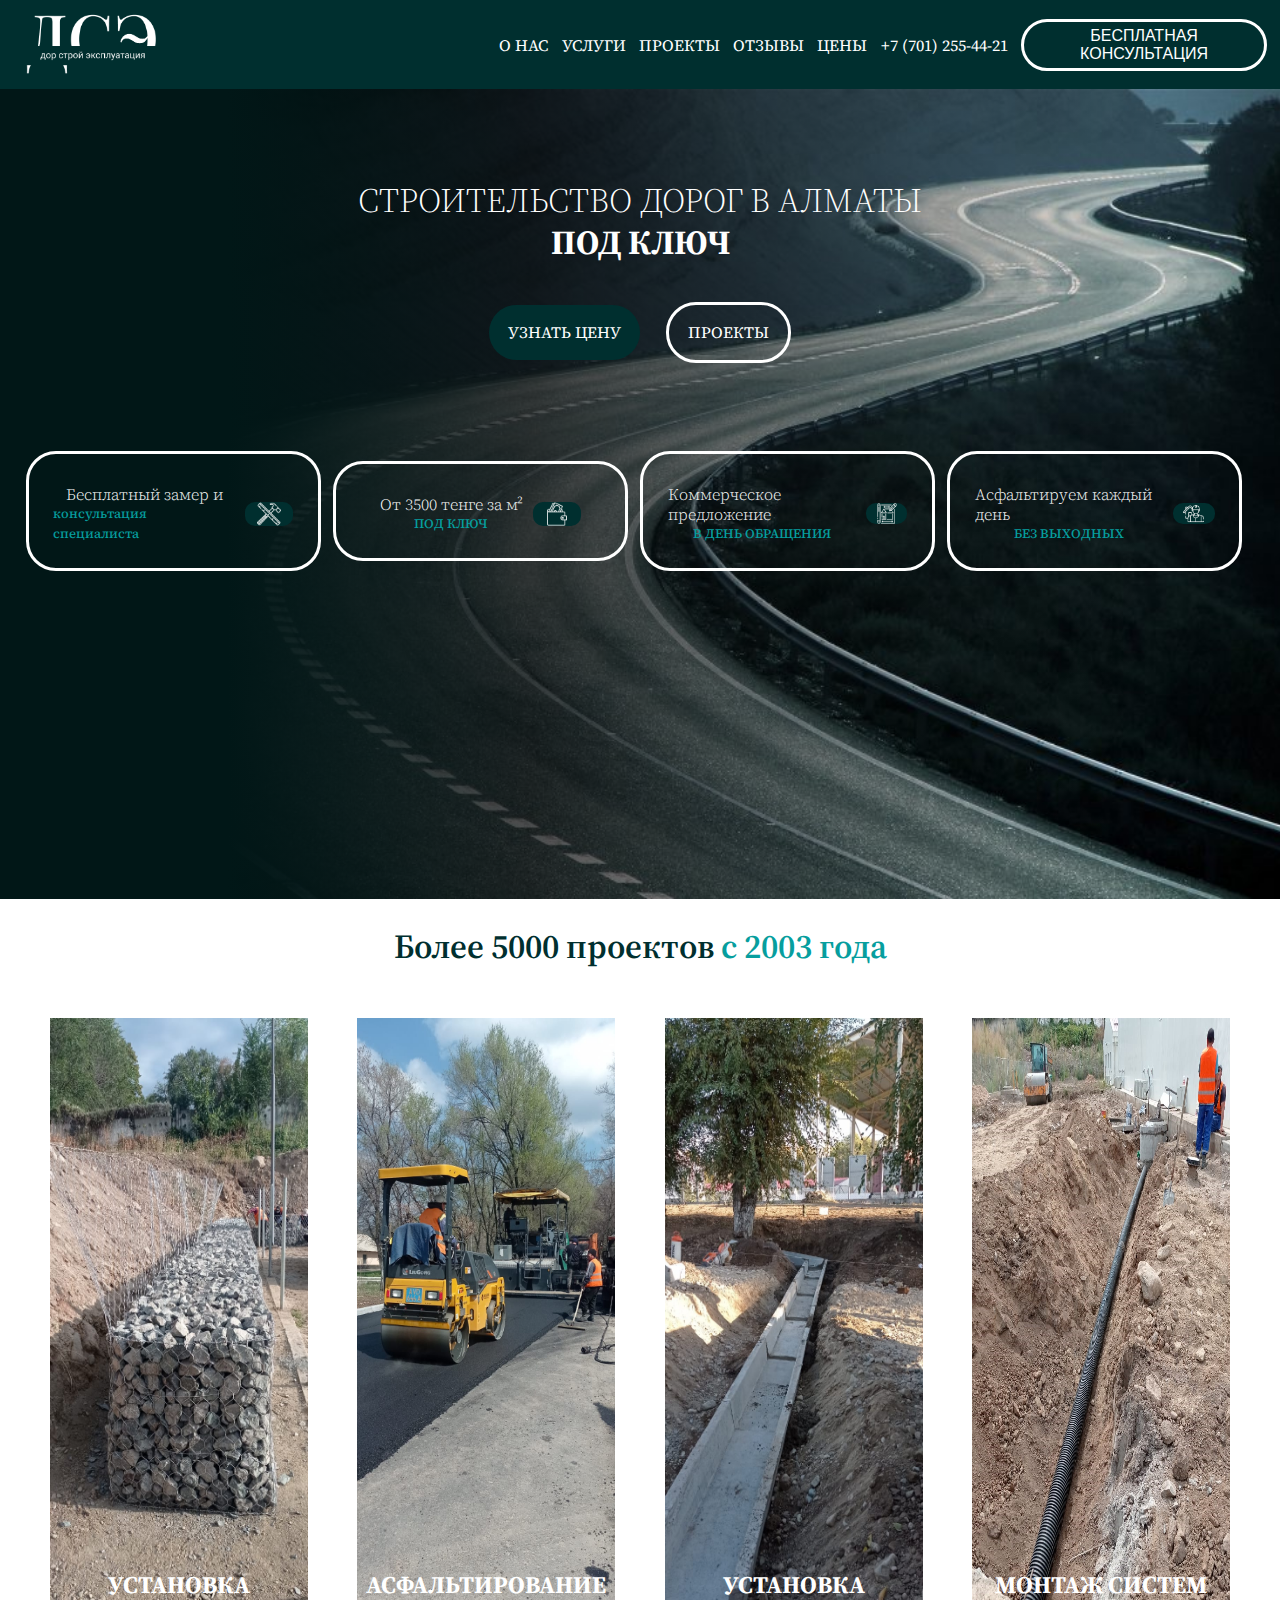
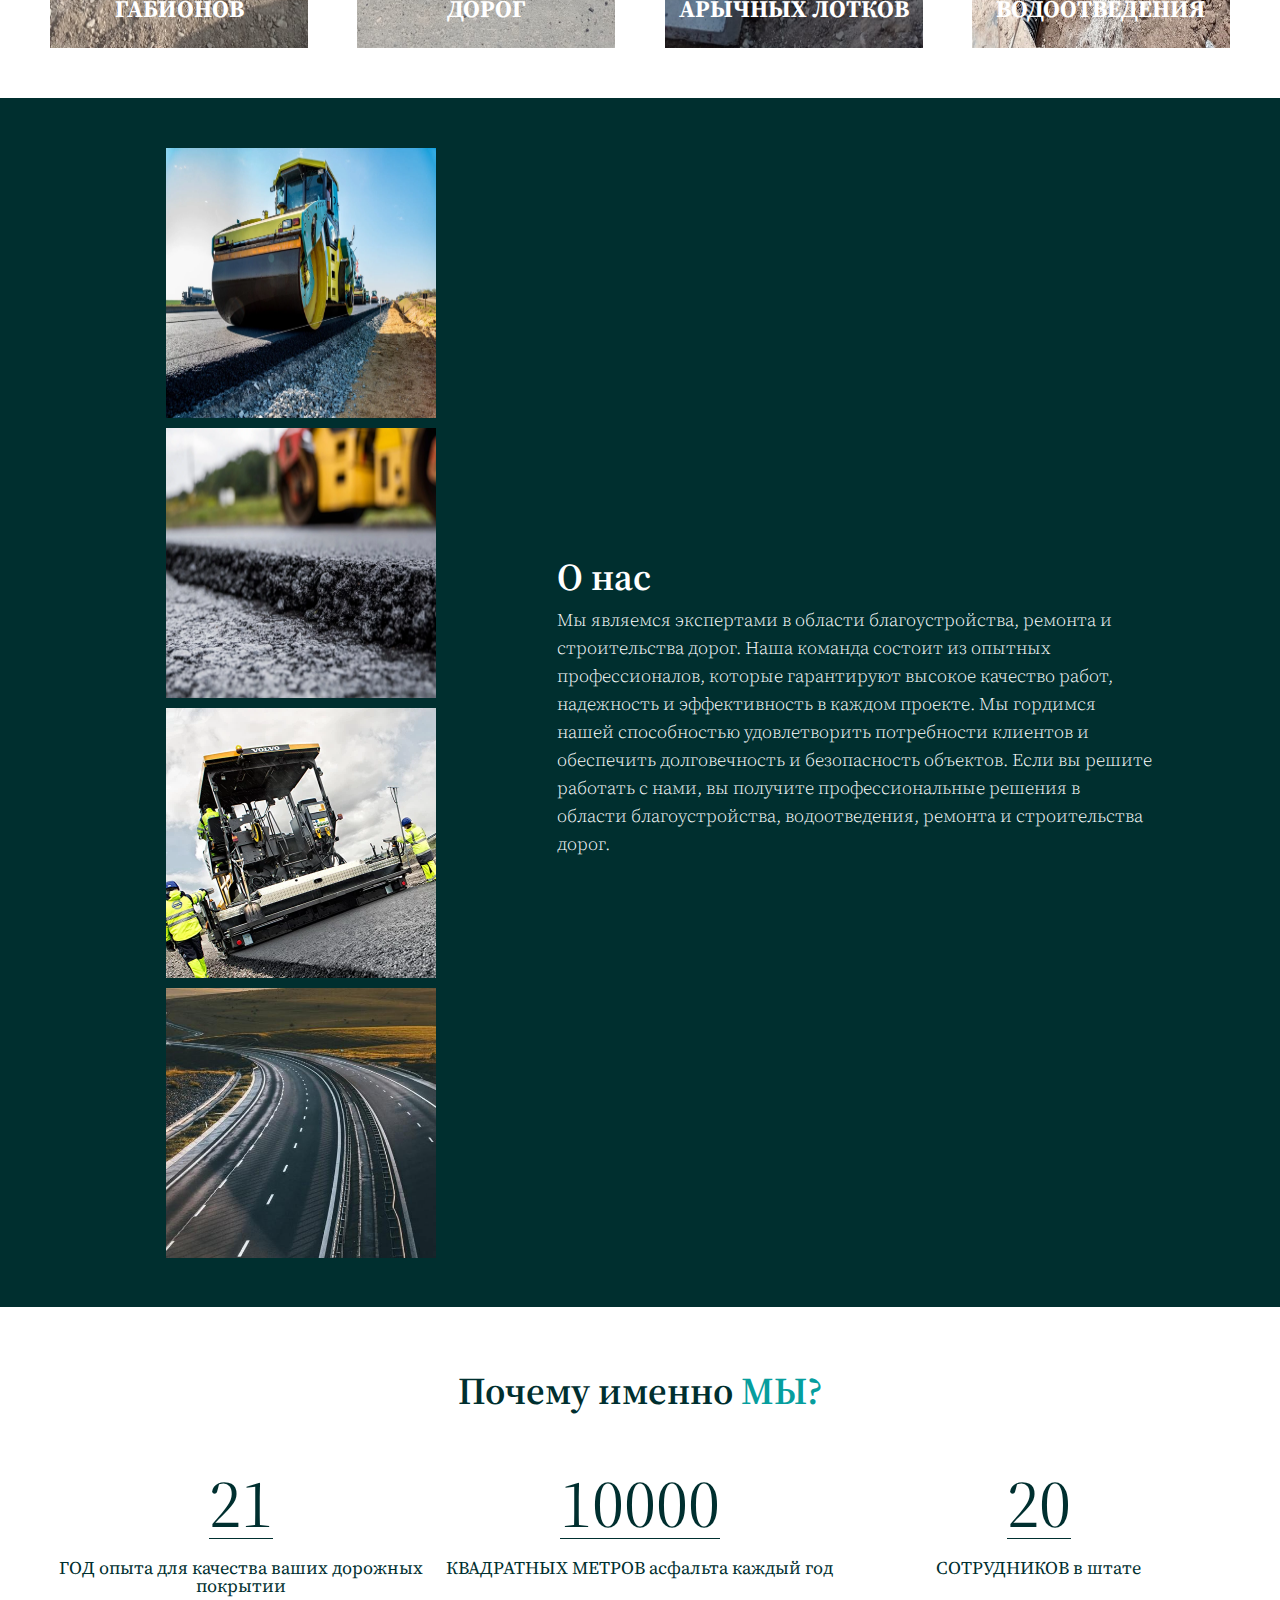
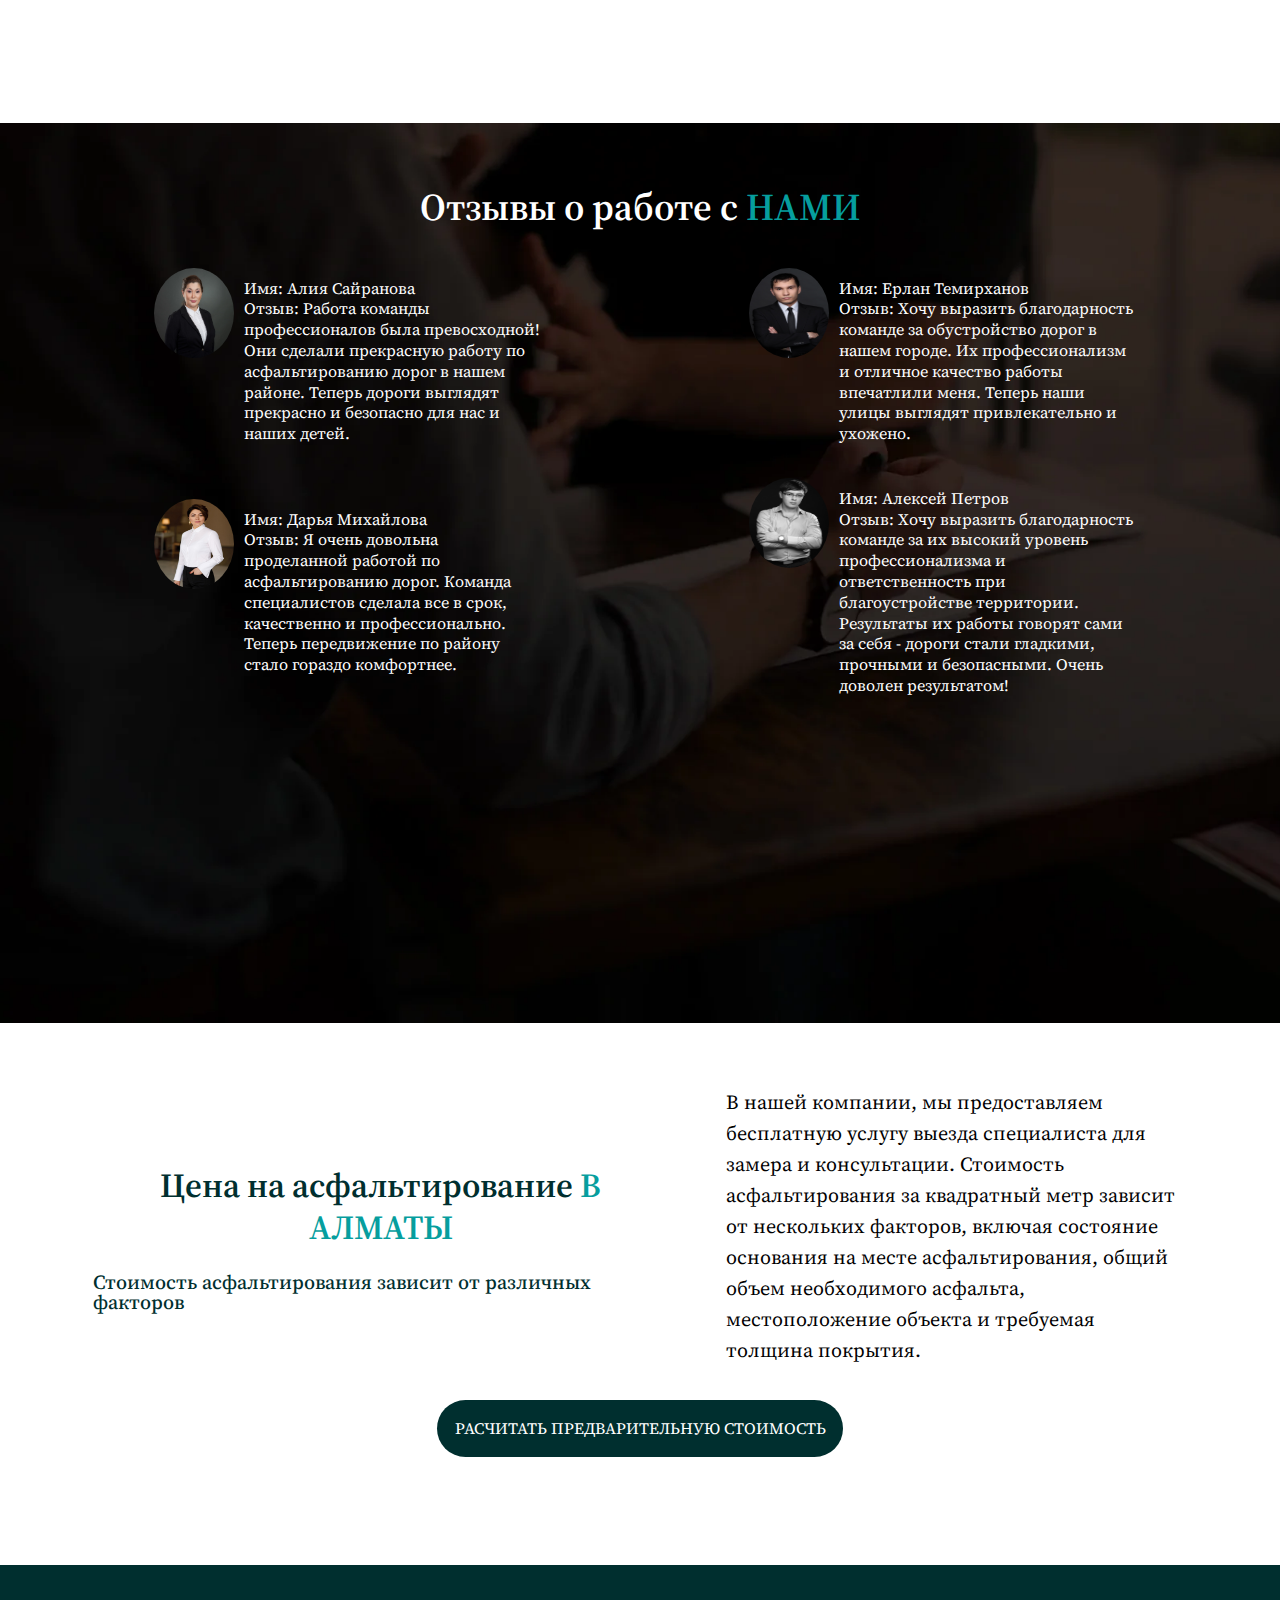
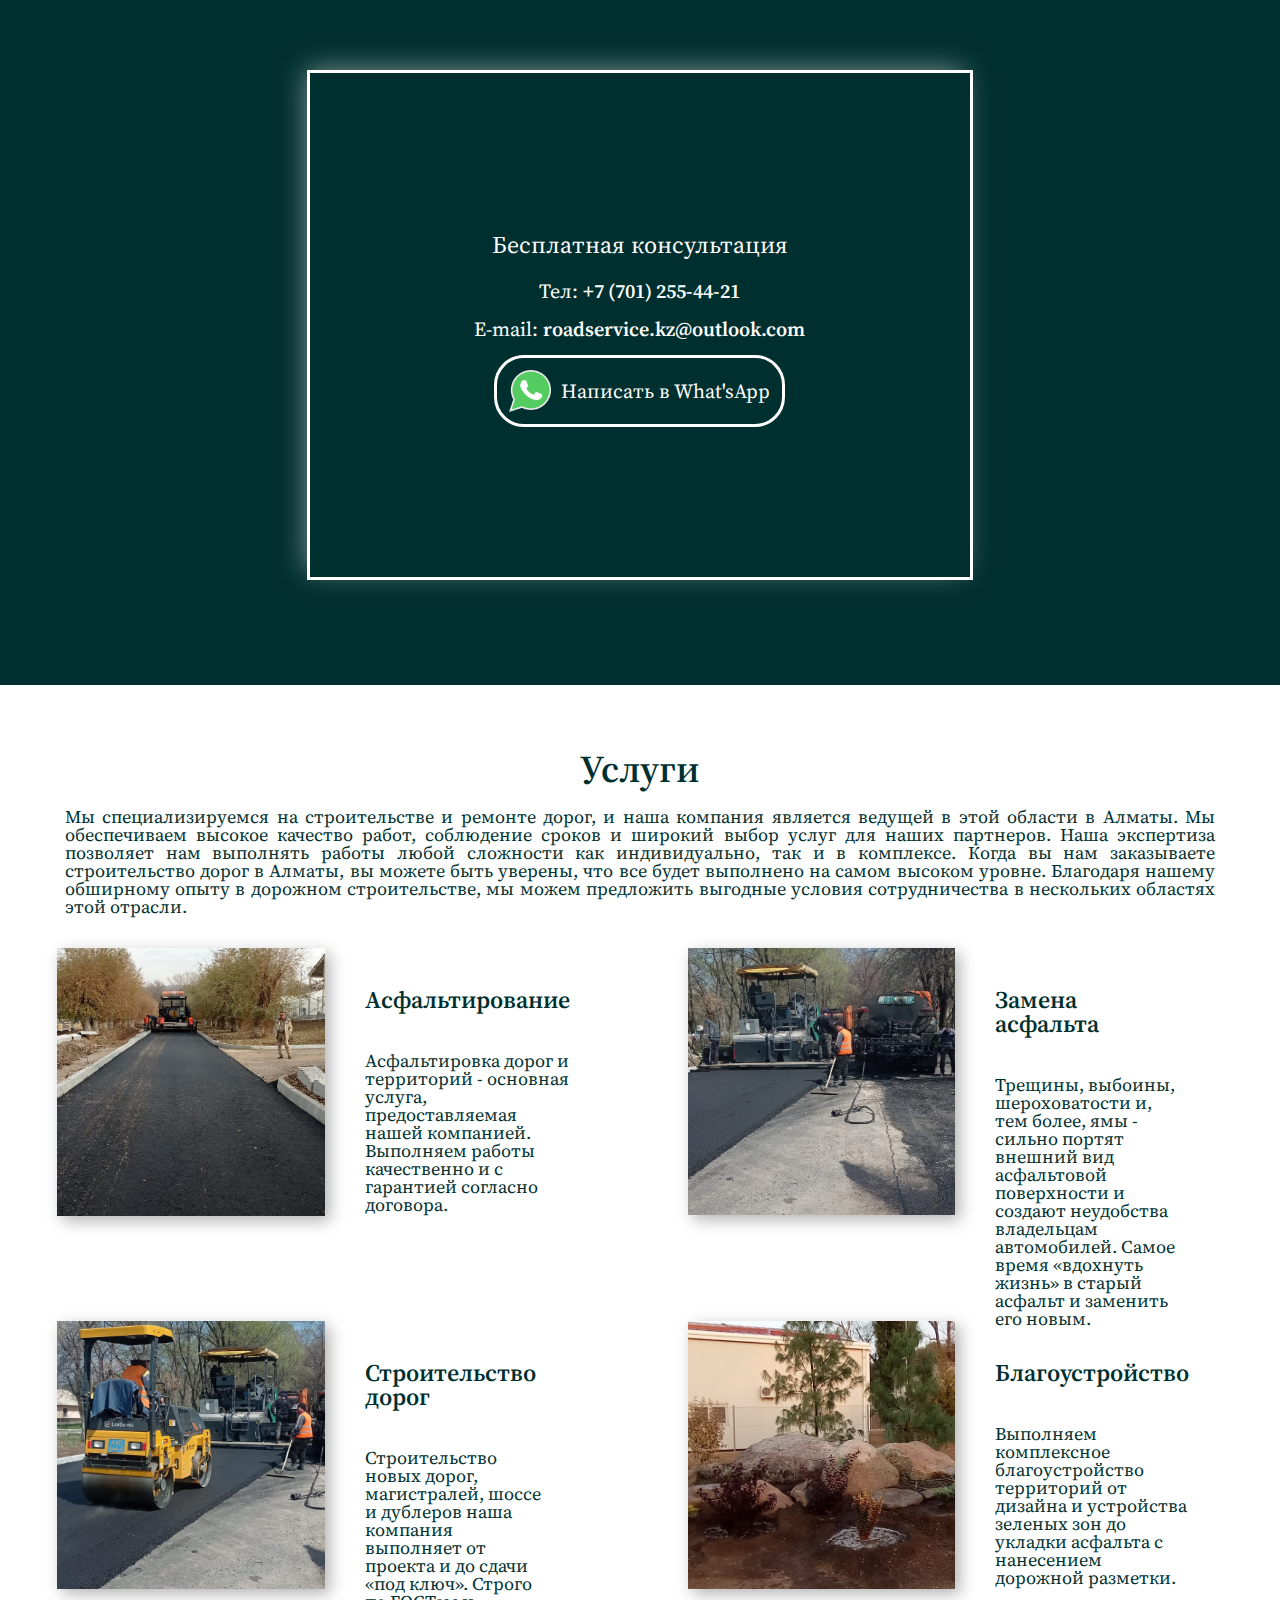
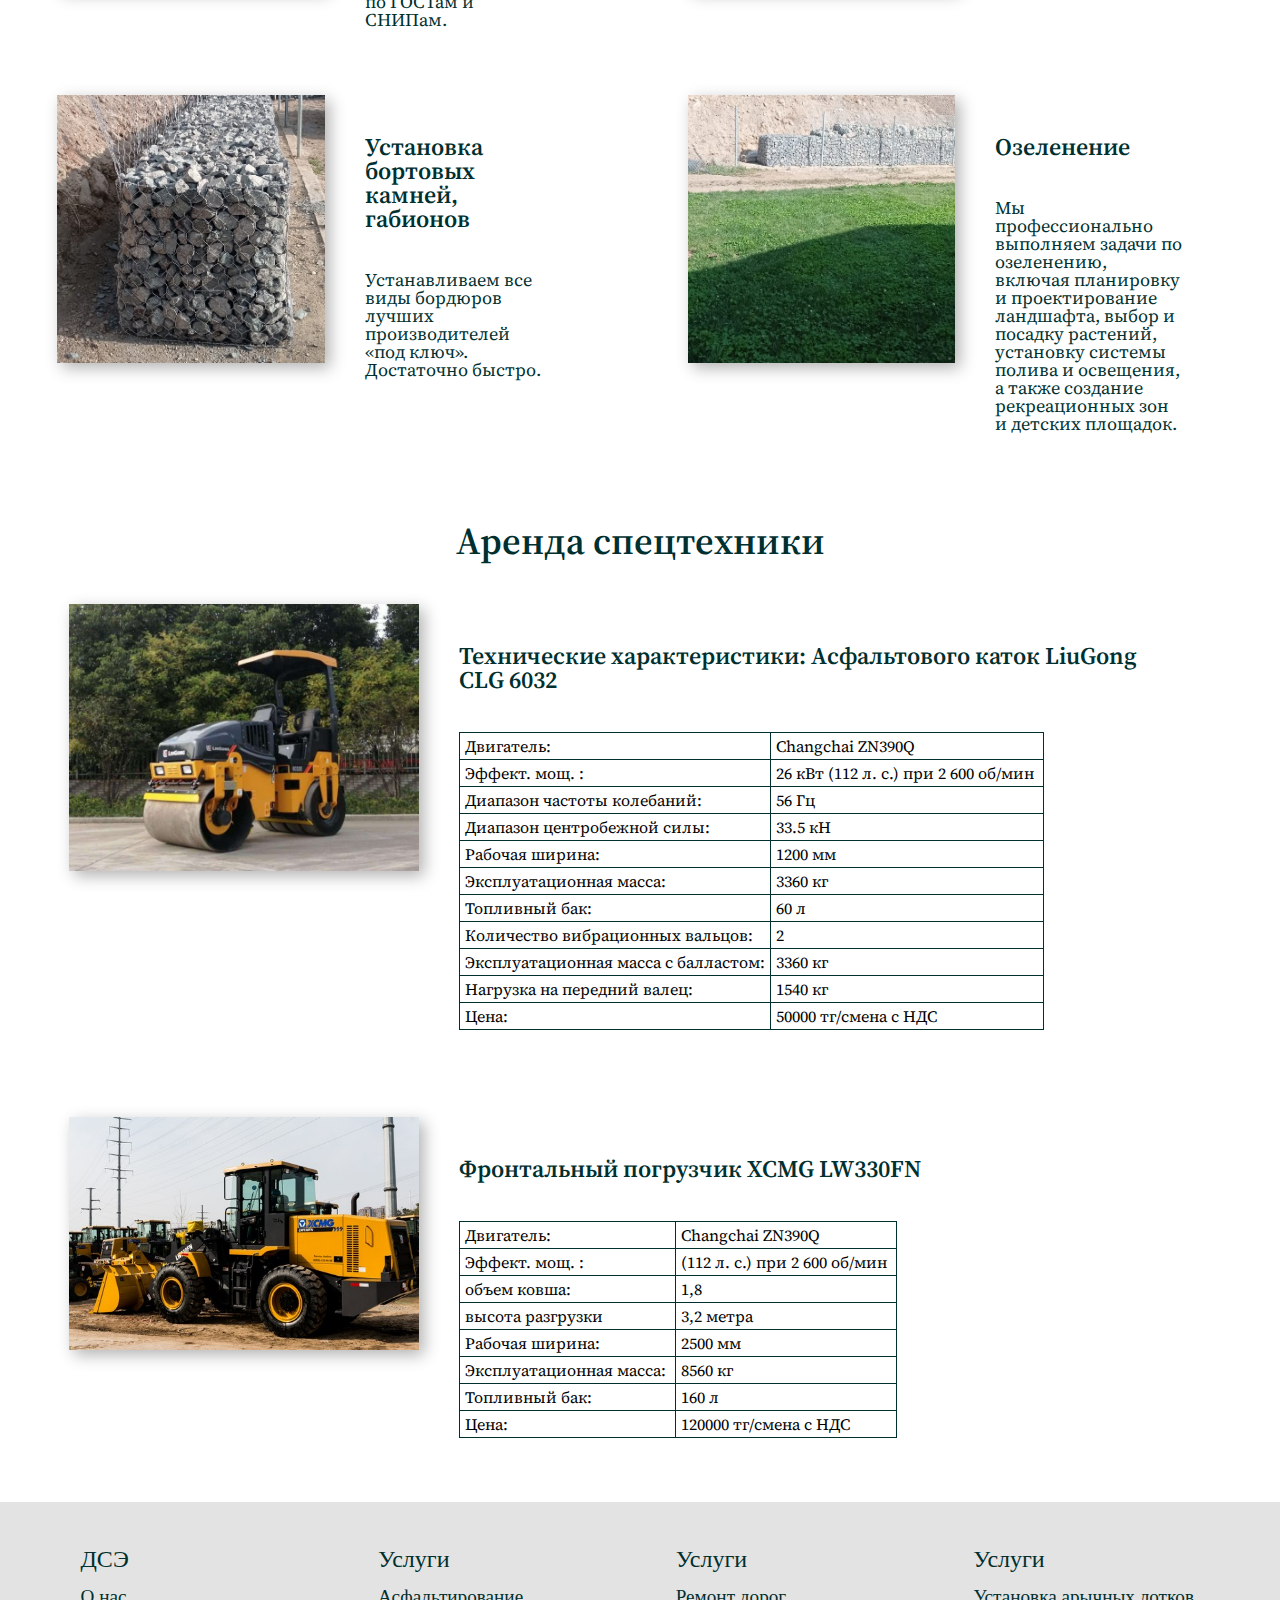
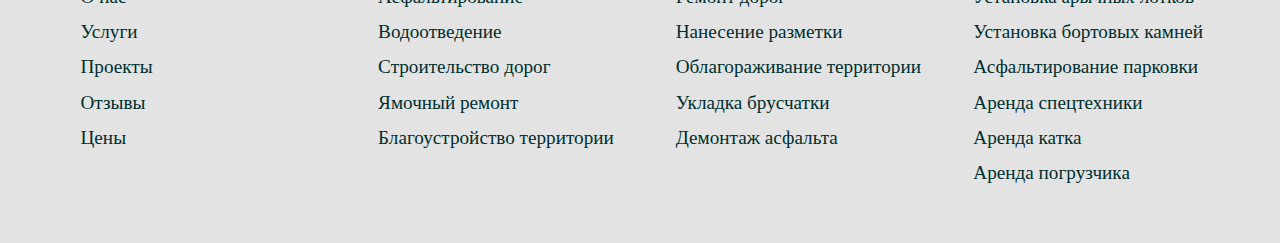
==== commit 91c4a7d0: "fix font size" ====
--- a/index.html
+++ b/index.html
@@ -872,7 +872,6 @@
                 <h3>Бесплатная консультация</h3>
                 <h5>Тел: <i>+7 (701) 255-44-21</i> </h5>
                 <a href="mailto:roadservice.kz@outlook.com">E-mail: <i>roadservice.kz@outlook.com</i> </a>
-
                 <a href="https://wa.me/77012554421" class="link-button">
                     <img src="./images/whatsapp.png" alt="whatsapp">
                     <span>Написать в What'sApp</span>
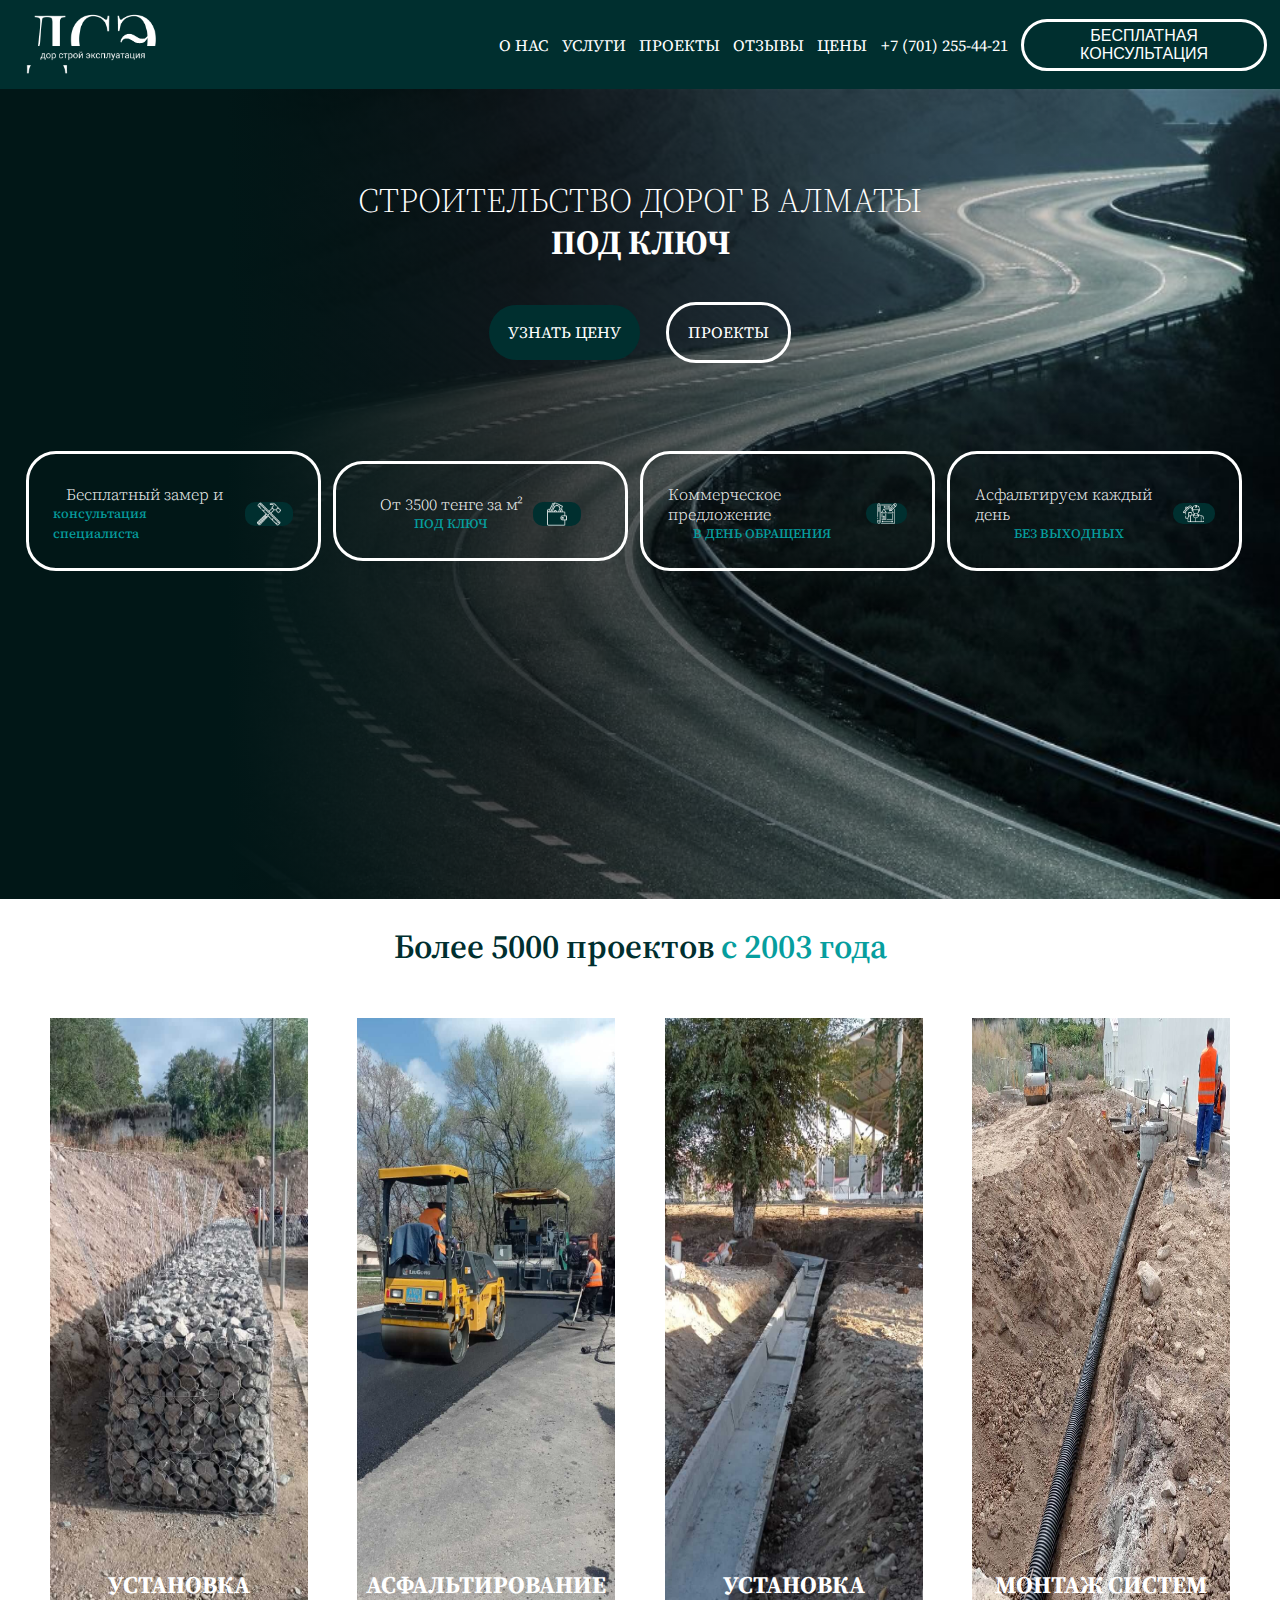
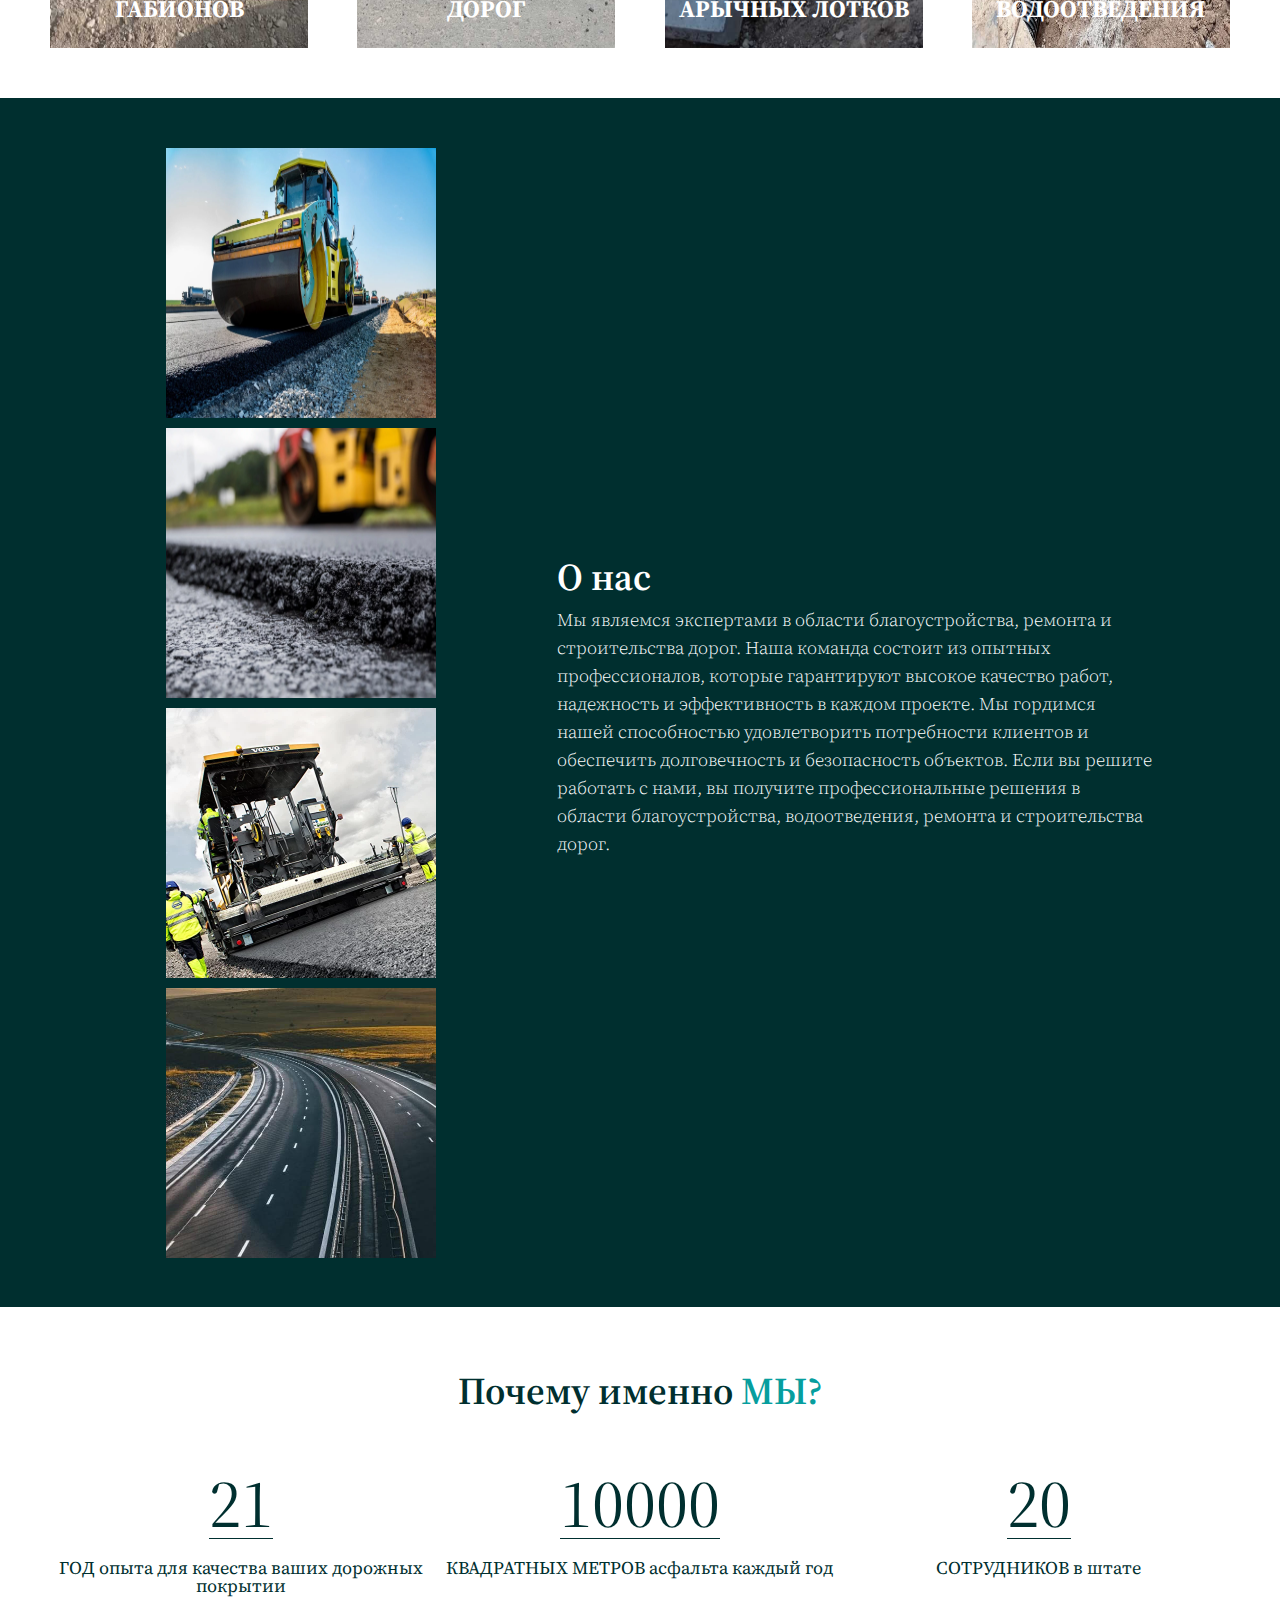
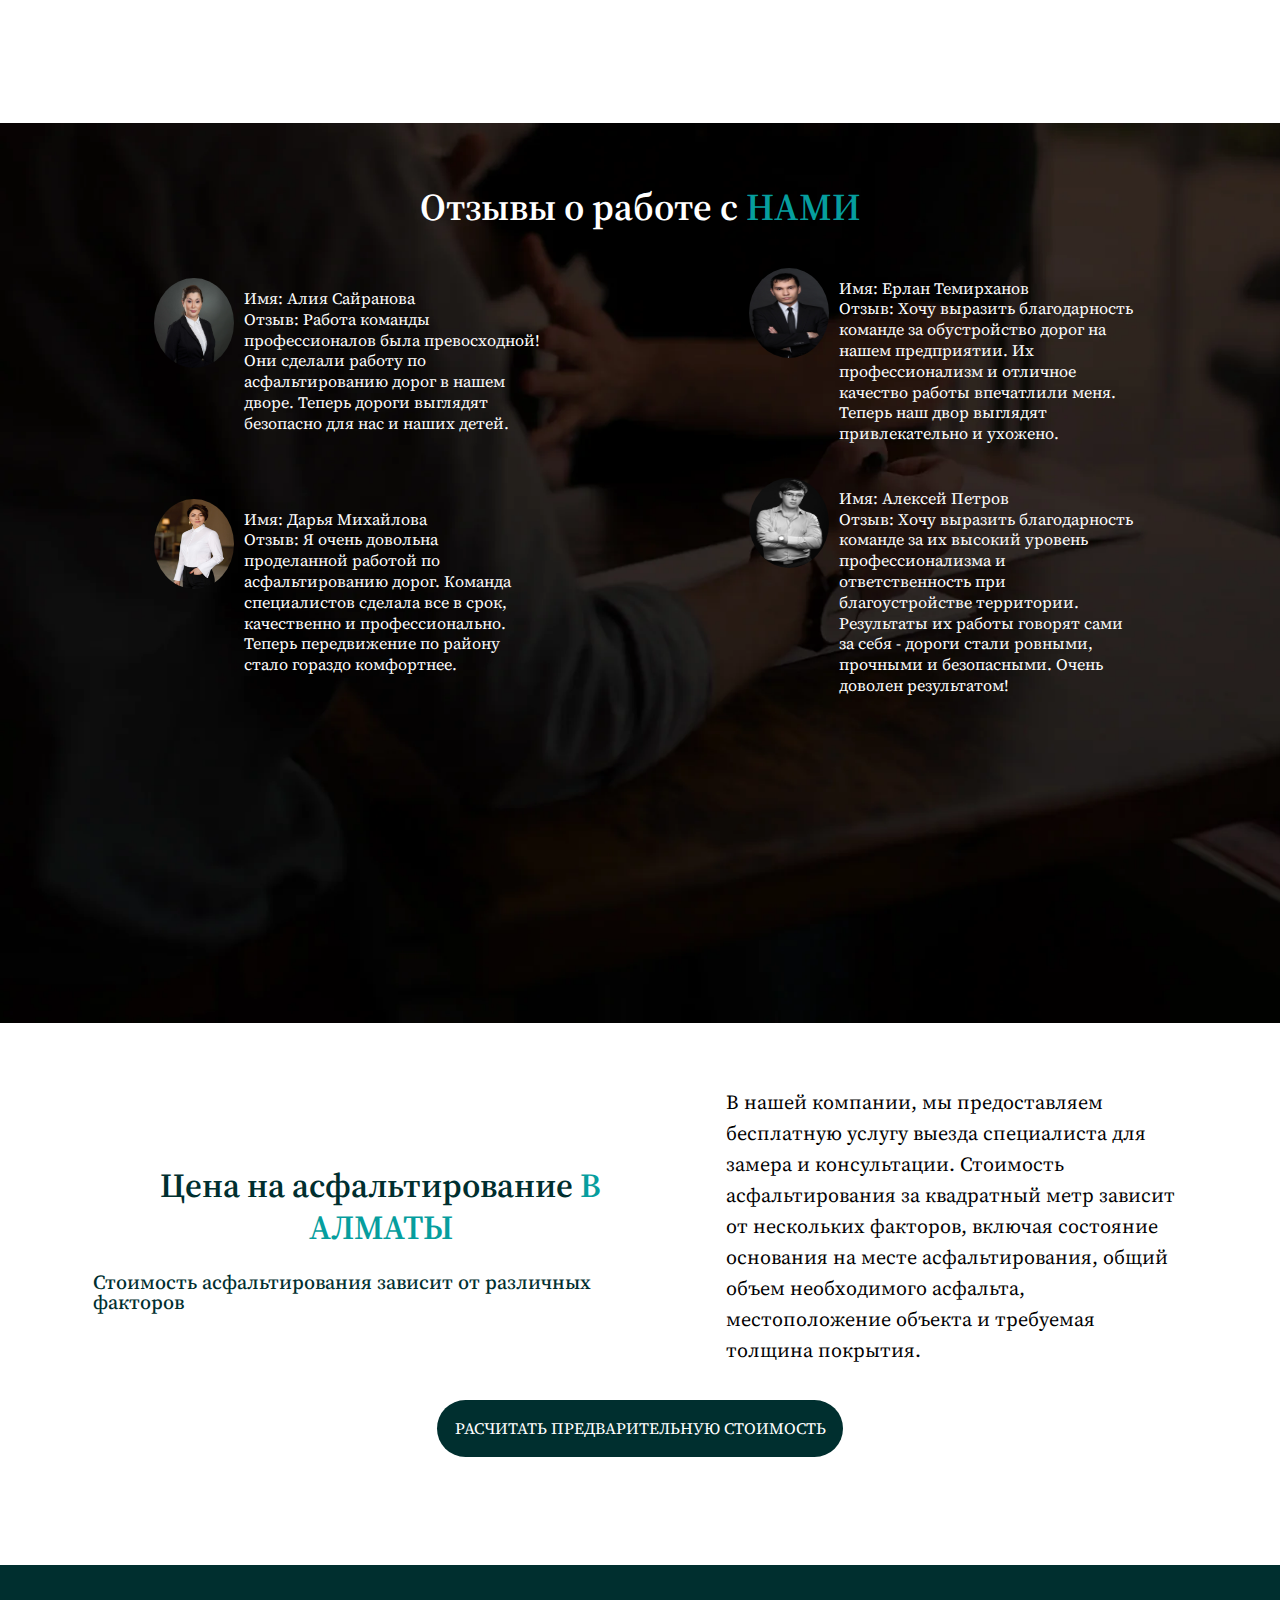
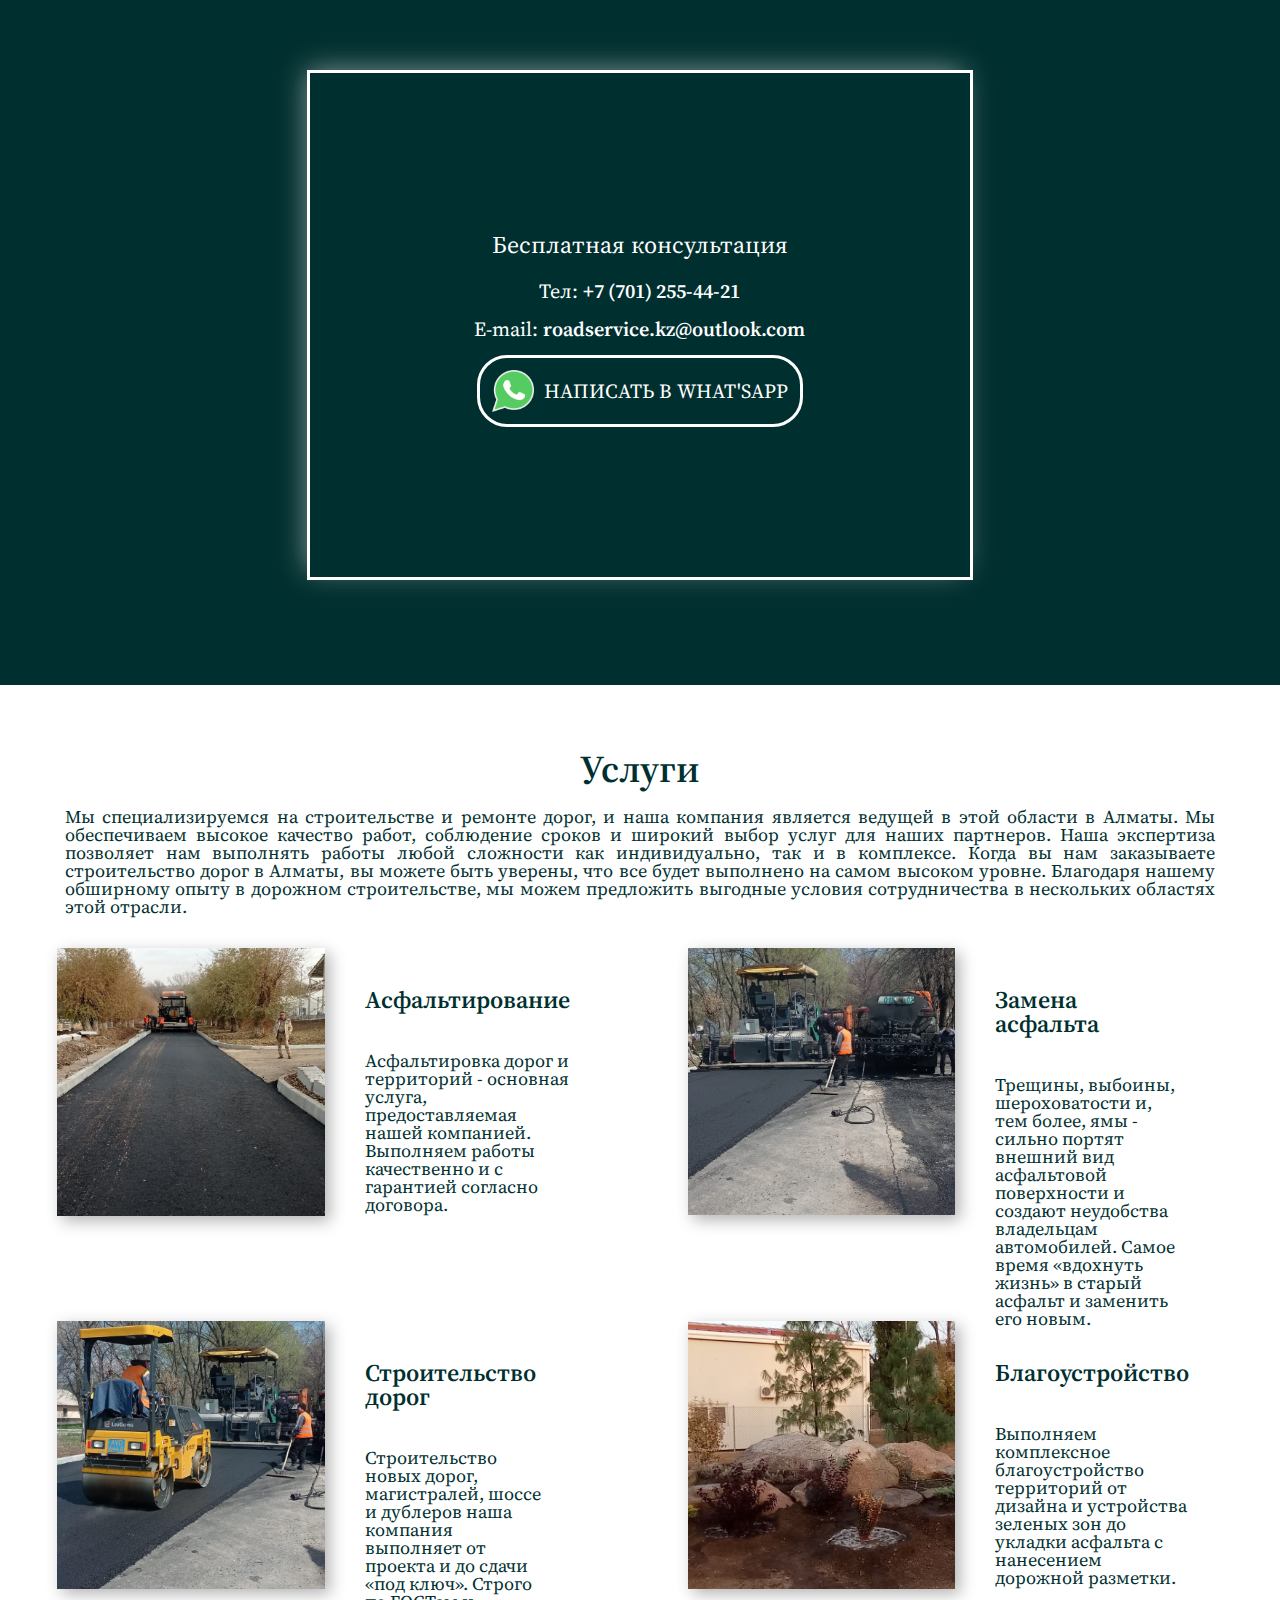
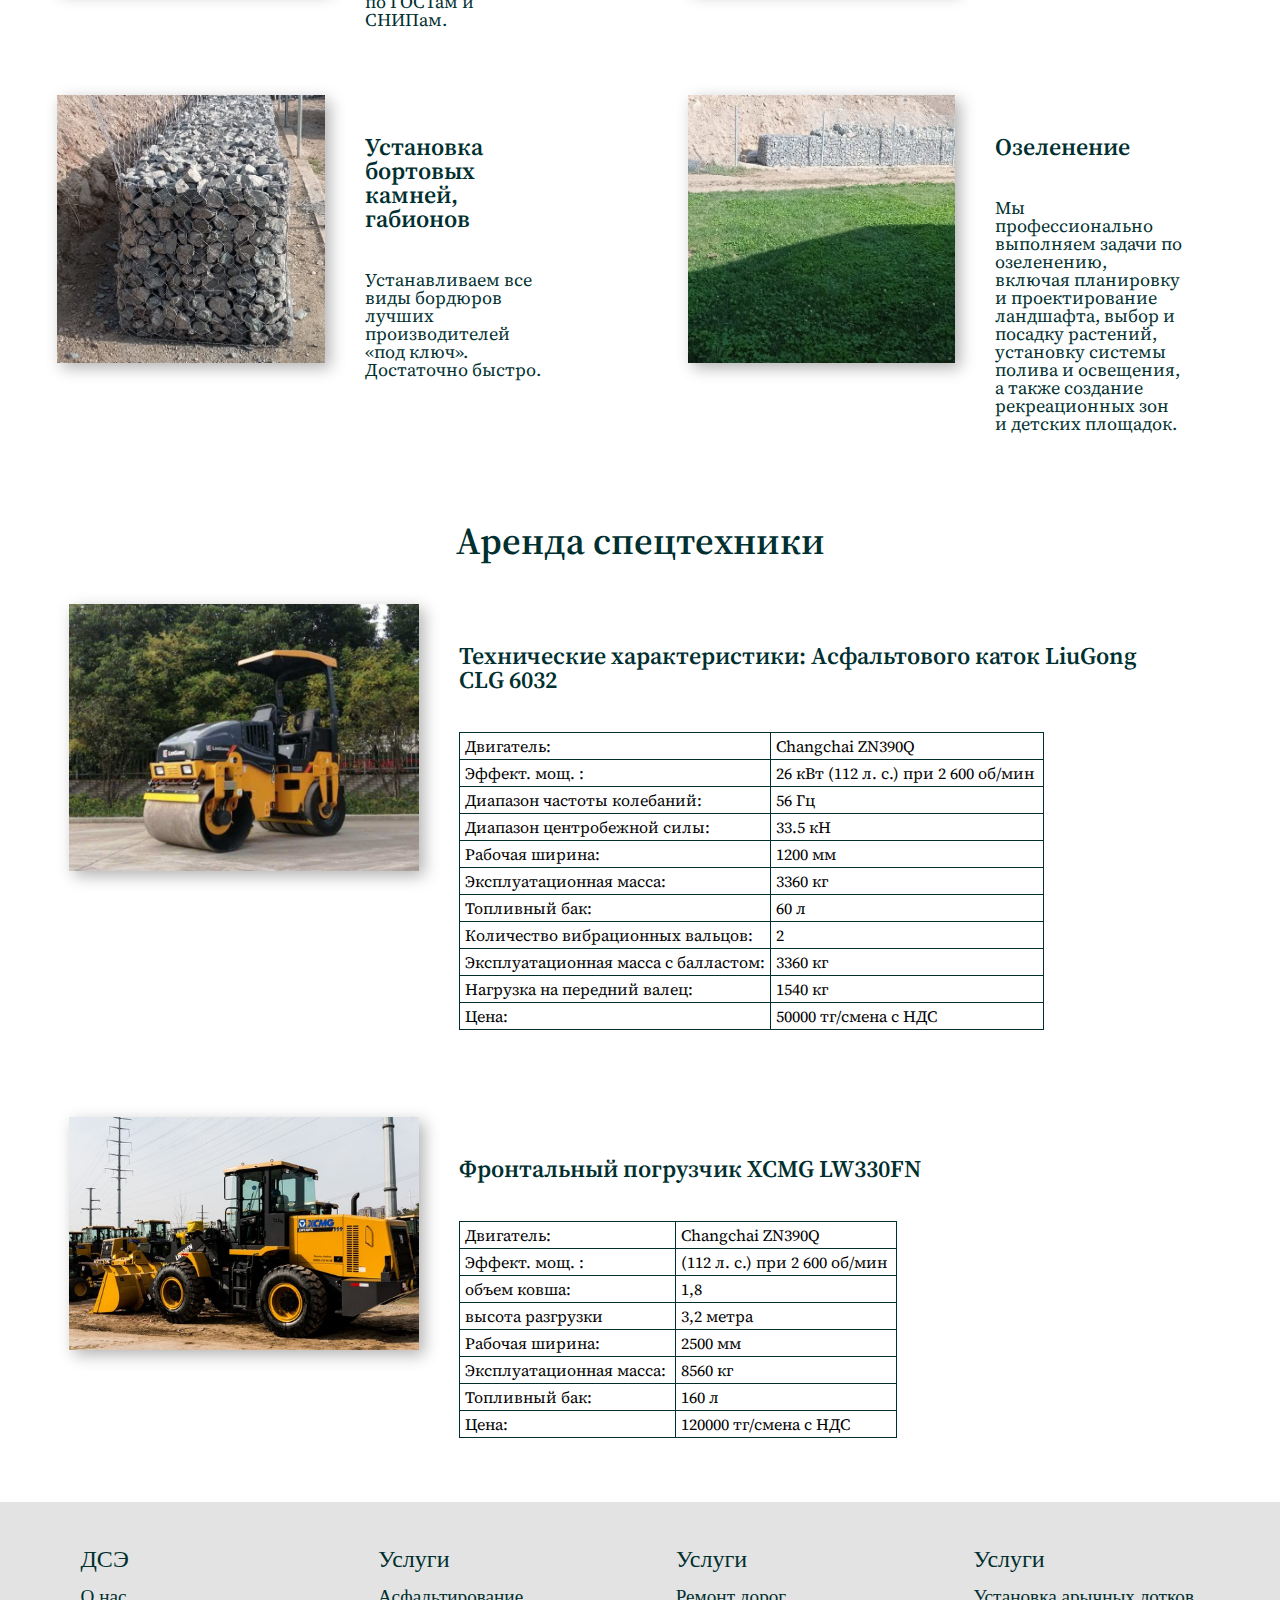
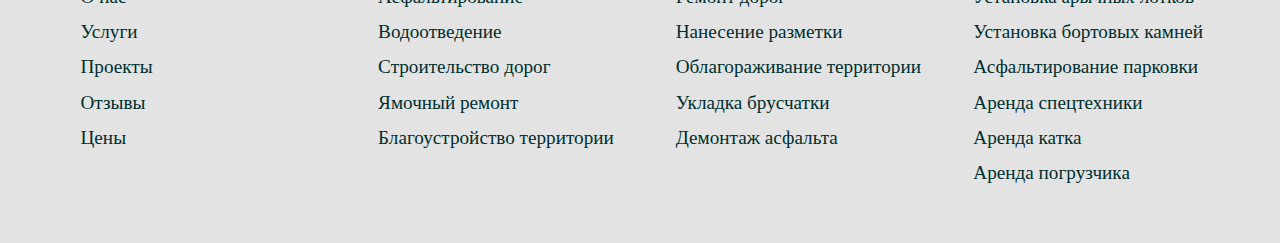
==== commit 6f1233fd: "add some edits" ====
--- a/index.html
+++ b/index.html
@@ -5,6 +5,9 @@
     <meta charset="UTF-8">
     <meta http-equiv="X-UA-Compatible" content="IE=edge">
     <meta name="viewport" content="width=device-width, initial-scale=1.0">
+    <meta name="description" content="Компания ТОО 'Дорожное строительство и эксплуатация' в Алматы предлагает профессиональные услуги по асфальтированию дорог и тротуаров. 
+    Высокое качество работ, использование современных материалов и технологий. Быстрые сроки выполнения заказов любой сложности. 
+    Заказать асфальтирование с гарантией - звоните по номеру +7 (701) 255 44 21!">
     <title>Дорожное строительство и эксплуатация в Алматы</title>
     <link rel="stylesheet" href="index.css">
     <link rel="shortcut icon" href="./images/logo.png" />
@@ -13,7 +16,7 @@
 <body>
     <header class="header">
         <div class="header-logo">
-            <img src="./images/дсэлого.png" alt="">
+            <img src="./images/дсэлого.png" alt="logo">
             <a href="https://wa.me/77012554421"> +7 (701) 255-44-21</a>
         </div>
         <div class="header-links">
@@ -43,7 +46,7 @@
                         <span>консультация специалиста</span>
                     </div>
                     <div class="item-img">
-                        <img src="./images/замер.png" alt="">
+                        <img src="./images/замер.png" alt="froze">
                     </div>
                 </div>
                 <div class="items">
@@ -53,7 +56,7 @@
                         <span>ПОД КЛЮЧ</span>
                     </div>
                     <div class="item-img">
-                        <img src="./images/деньги.png" alt="">
+                        <img src="./images/деньги.png" alt="price">
                     </div>
                 </div>
                 <div class="items">
@@ -62,7 +65,7 @@
                         <span>В ДЕНЬ ОБРАЩЕНИЯ</span>
                     </div>
                     <div class="item-img">
-                        <img src="./images/смета.png" alt="">
+                        <img src="./images/смета.png" alt="estimate">
                     </div>
                 </div>
                 <div class="items">
@@ -72,7 +75,7 @@
                         <span>БЕЗ ВЫХОДНЫХ</span>
                     </div>
                     <div class="item-img">
-                        <img src="./images/работа.png" alt="">
+                        <img src="./images/работа.png" alt="work">
                     </div>
                 </div>
             </div>
@@ -82,19 +85,19 @@
         <h5> Более 5000 проектов <i> с 2003 года </i></h5>
         <div class="projects-items">
             <div class="projects-item">
-                <img src="./images/фото1.jpeg" alt="">
+                <img src="./images/фото1.jpeg" alt="InstallationOfGabions">
                 <p>Установка габионов</p>
             </div>
             <div class="projects-item">
-                <img src="./images/фото2.jpeg" alt="">
+                <img src="./images/фото2.jpeg" alt="RoadPaving">
                 <p>Асфальтирование дорог </p>
             </div>
             <div class="projects-item">
-                <img src="./images/фото3.jpeg" alt="">
+                <img src="./images/фото3.jpeg" alt="InstallationOfDitchTrays">
                 <p>Установка арычных лотков </p>
             </div>
             <div class="projects-item">
-                <img src="./images/фото4.jpeg" alt="">
+                <img src="./images/фото4.jpeg" alt="InstallationOfDrainageSystems">
                 <p>Монтаж систем водоотведения</p>
             </div>
         </div>
@@ -102,10 +105,10 @@
     <section class="about-us" id="aboutUs">
         <div class="about-us-div">
             <div class="about-us--images">
-                <img src="./images/онас1.jpeg" alt="">
-                <img src="./images/онас2.jpg" alt="">
-                <img src="./images/онас3.png" alt="">
-                <img src="./images/онас4.jpg" alt="">
+                <img src="./images/онас1.jpeg" alt="AboutUs">
+                <img src="./images/онас2.jpg" alt="AboutUs">
+                <img src="./images/онас3.png" alt="AboutUs">
+                <img src="./images/онас4.jpg" alt="AboutUs">
             </div>
             <div class="about-us--text">
                 <h3> О нас</h3>
@@ -138,30 +141,30 @@
         <h3>Отзывы о работе с <span>НАМИ</span> </h3>
         <div class="reviews-info">
             <div class="reviews-info--item">
-                <img src="./images/ава4.jpg" alt="">
+                <img src="./images/ава4.jpg" alt="Aliya">
                 <p>Имя: Алия Сайранова <br>
-                    Отзыв: Работа команды профессионалов была превосходной! Они сделали прекрасную работу по
-                    асфальтированию дорог в нашем районе. Теперь дороги выглядят прекрасно и безопасно для нас и наших
+                    Отзыв: Работа команды профессионалов была превосходной! Они сделали работу по
+                    асфальтированию дорог в нашем дворе. Теперь дороги выглядят безопасно для нас и наших
                     детей.</p>
             </div>
             <div class="reviews-info--item">
-                <img src="./images/ава2.jpg" alt="">
+                <img src="./images/ава2.jpg" alt="Erlan">
                 <p>Имя: Ерлан Темирханов <br>
-                    Отзыв: Хочу выразить благодарность команде за обустройство дорог в нашем городе. Их профессионализм
-                    и отличное качество работы впечатлили меня. Теперь наши улицы выглядят привлекательно и ухожено.</p>
+                    Отзыв: Хочу выразить благодарность команде за обустройство дорог на нашем предприятии. Их профессионализм
+                    и отличное качество работы впечатлили меня. Теперь наш двор выглядят привлекательно и ухожено.</p>
             </div>
             <div class="reviews-info--item">
-                <img src="./images/ава1.jpg" alt="">
+                <img src="./images/ава1.jpg" alt="Daria">
                 <p>Имя: Дарья Михайлова <br>
                     Отзыв: Я очень довольна проделанной работой по асфальтированию дорог. Команда специалистов сделала
                     все в срок, качественно и профессионально. Теперь передвижение по району стало гораздо комфортнее.
                 </p>
             </div>
             <div class="reviews-info--item">
-                <img src="./images/ава3.jpg" alt="">
+                <img src="./images/ава3.jpg" alt="Alexei">
                 <p>Имя: Алексей Петров <br>
                     Отзыв: Хочу выразить благодарность команде за их высокий уровень профессионализма и ответственность
-                    при благоустройстве территории. Результаты их работы говорят сами за себя - дороги стали гладкими,
+                    при благоустройстве территории. Результаты их работы говорят сами за себя - дороги стали ровными,
                     прочными и безопасными. Очень доволен результатом!</p>
             </div>
         </div>
@@ -890,7 +893,7 @@
             сотрудничества в нескольких областях этой отрасли.</p>
         <div class="services-info">
             <div class="services-info--item">
-                <img src="./images/фото8.jpeg" alt="">
+                <img src="./images/фото8.jpeg" alt="Асфальтирование Алматы">
                 <div class="services-info--item---left">
                     <h5>Асфальтирование</h5>
                     <p>
@@ -900,7 +903,7 @@
                 </div>
             </div>
             <div class="services-info--item">
-                <img src="./images/фото7.jpeg" alt="">
+                <img src="./images/фото7.jpeg" alt="Замена асфальта Алматы">
                 <div class="services-info--item---left">
                     <h5>Замена асфальта</h5>
                     <p>
@@ -910,7 +913,7 @@
                 </div>
             </div>
             <div class="services-info--item">
-                <img src="./images/фото22.jpeg" alt="">
+                <img src="./images/фото22.jpeg" alt="Строительство дорог Алматы">
                 <div class="services-info--item---left">
                     <h5>Строительство дорог</h5>
                     <p>
@@ -919,7 +922,7 @@
                 </div>
             </div>
             <div class="services-info--item">
-                <img src="./images/фото6.jpeg" alt="">
+                <img src="./images/фото6.jpeg" alt="Благоустройство Алматы">
                 <div class="services-info--item---left">
                     <h5>Благоустройство</h5>
                     <p>
@@ -928,14 +931,14 @@
                 </div>
             </div>
             <div class="services-info--item">
-                <img src="./images/фото11.jpeg" alt="">
+                <img src="./images/фото11.jpeg" alt="Установка бортовых камней, габионов Алматы">
                 <div class="services-info--item---left">
                     <h5>Установка бортовых камней, габионов</h5>
                     <p>Устанавливаем все виды бордюров лучших производителей «под ключ». Достаточно быстро.
                 </div>
             </div>
             <div class="services-info--item">
-                <img src="./images/фото5.jpeg" alt="">
+                <img src="./images/фото5.jpeg" alt="Озеленение Алматы">
                 <div class="services-info--item---left">
                     <h5>Озеленение</h5>
                     <p>
@@ -950,7 +953,7 @@
         <h3>Аренда спецтехники</h3>
         <div class="services-info">
             <div class="services-info--items">
-                <img src="./images/tex1.jpg" alt="">
+                <img src="./images/tex1.jpg" alt="Аренда катка LiuGong CLG 6032 Алматы">
                 <div class="services-info--item---left">
                     <h5>Технические характеристики: Асфальтового каток LiuGong CLG 6032</h5>
                     <table>
@@ -1004,7 +1007,7 @@
                 </div>
             </div>
             <div class="services-info--items">
-                <img src="./images/tex2.jpg" alt="">
+                <img src="./images/tex2.jpg" alt="Аренда фронтального погрузчика Алматы">
                 <div class="services-info--item---left">
                     <h5>Фронтальный погрузчик XCMG LW330FN</h5>
                     <table>
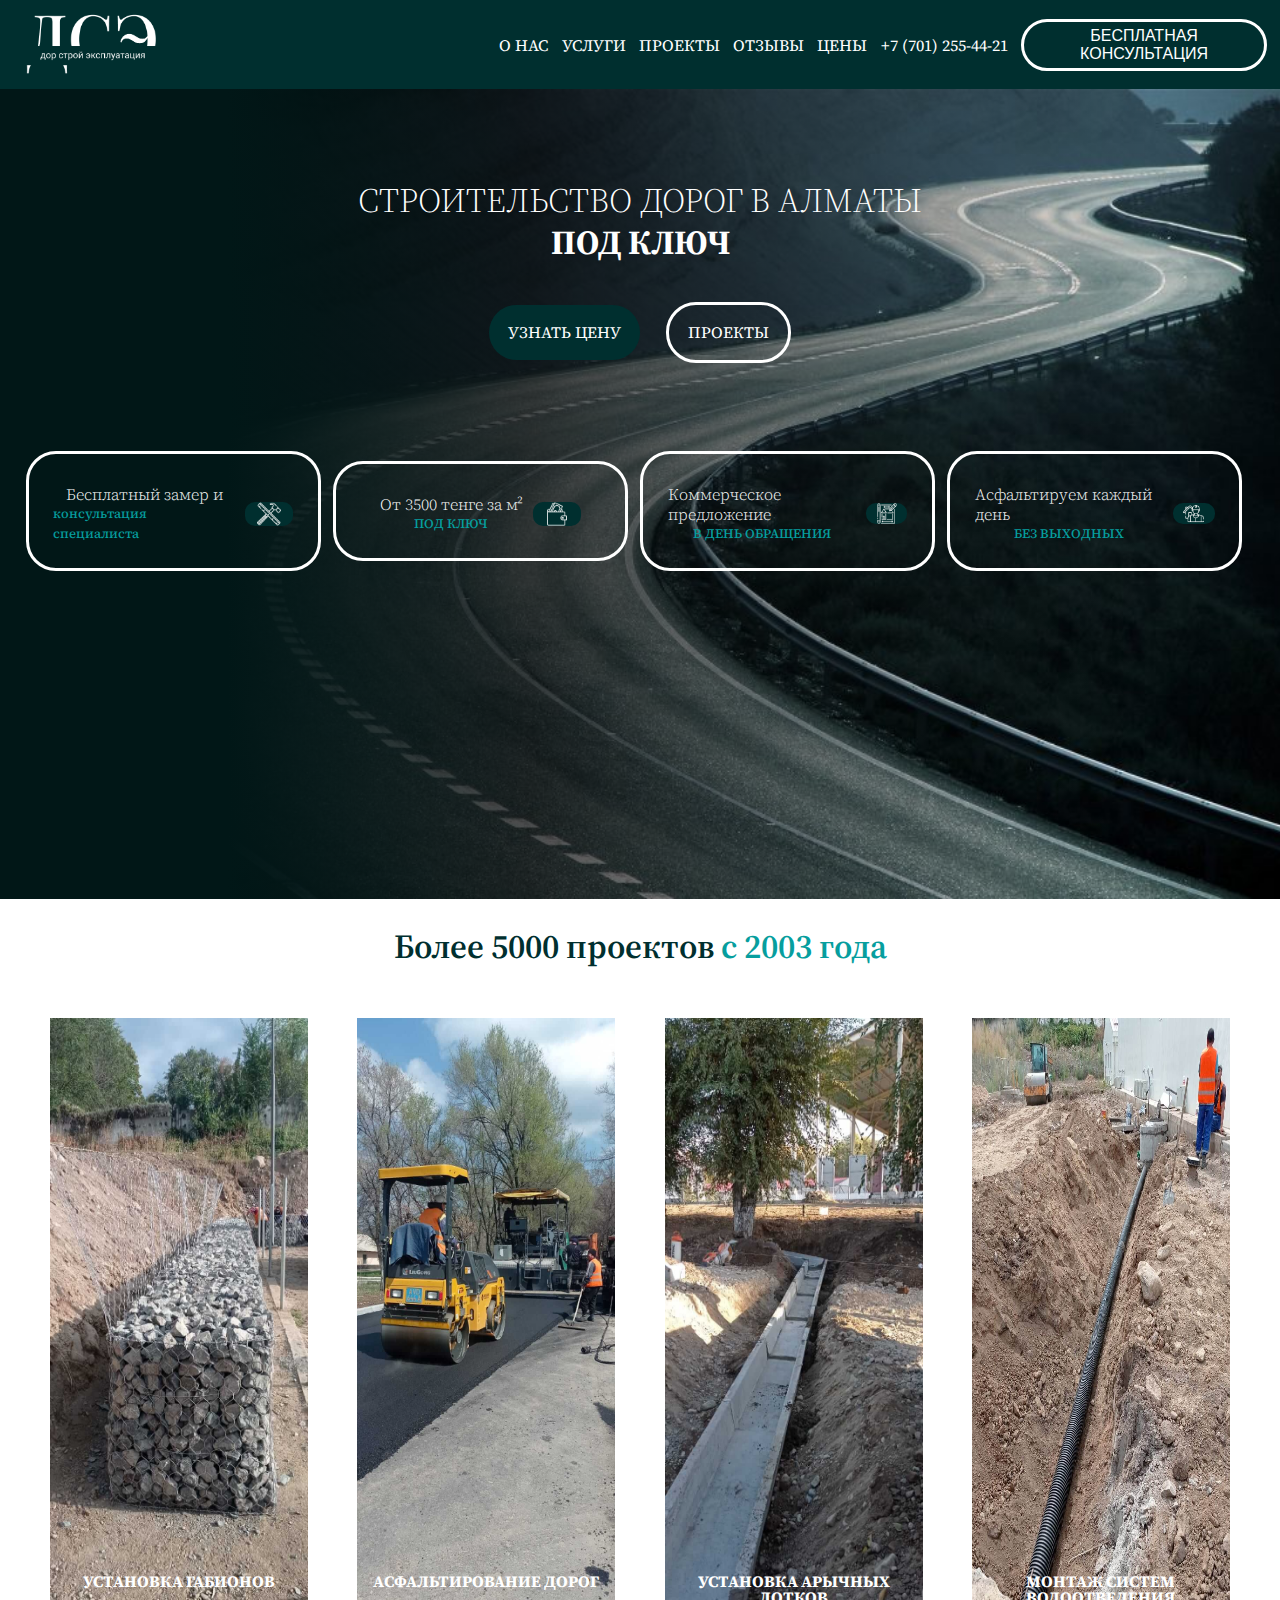
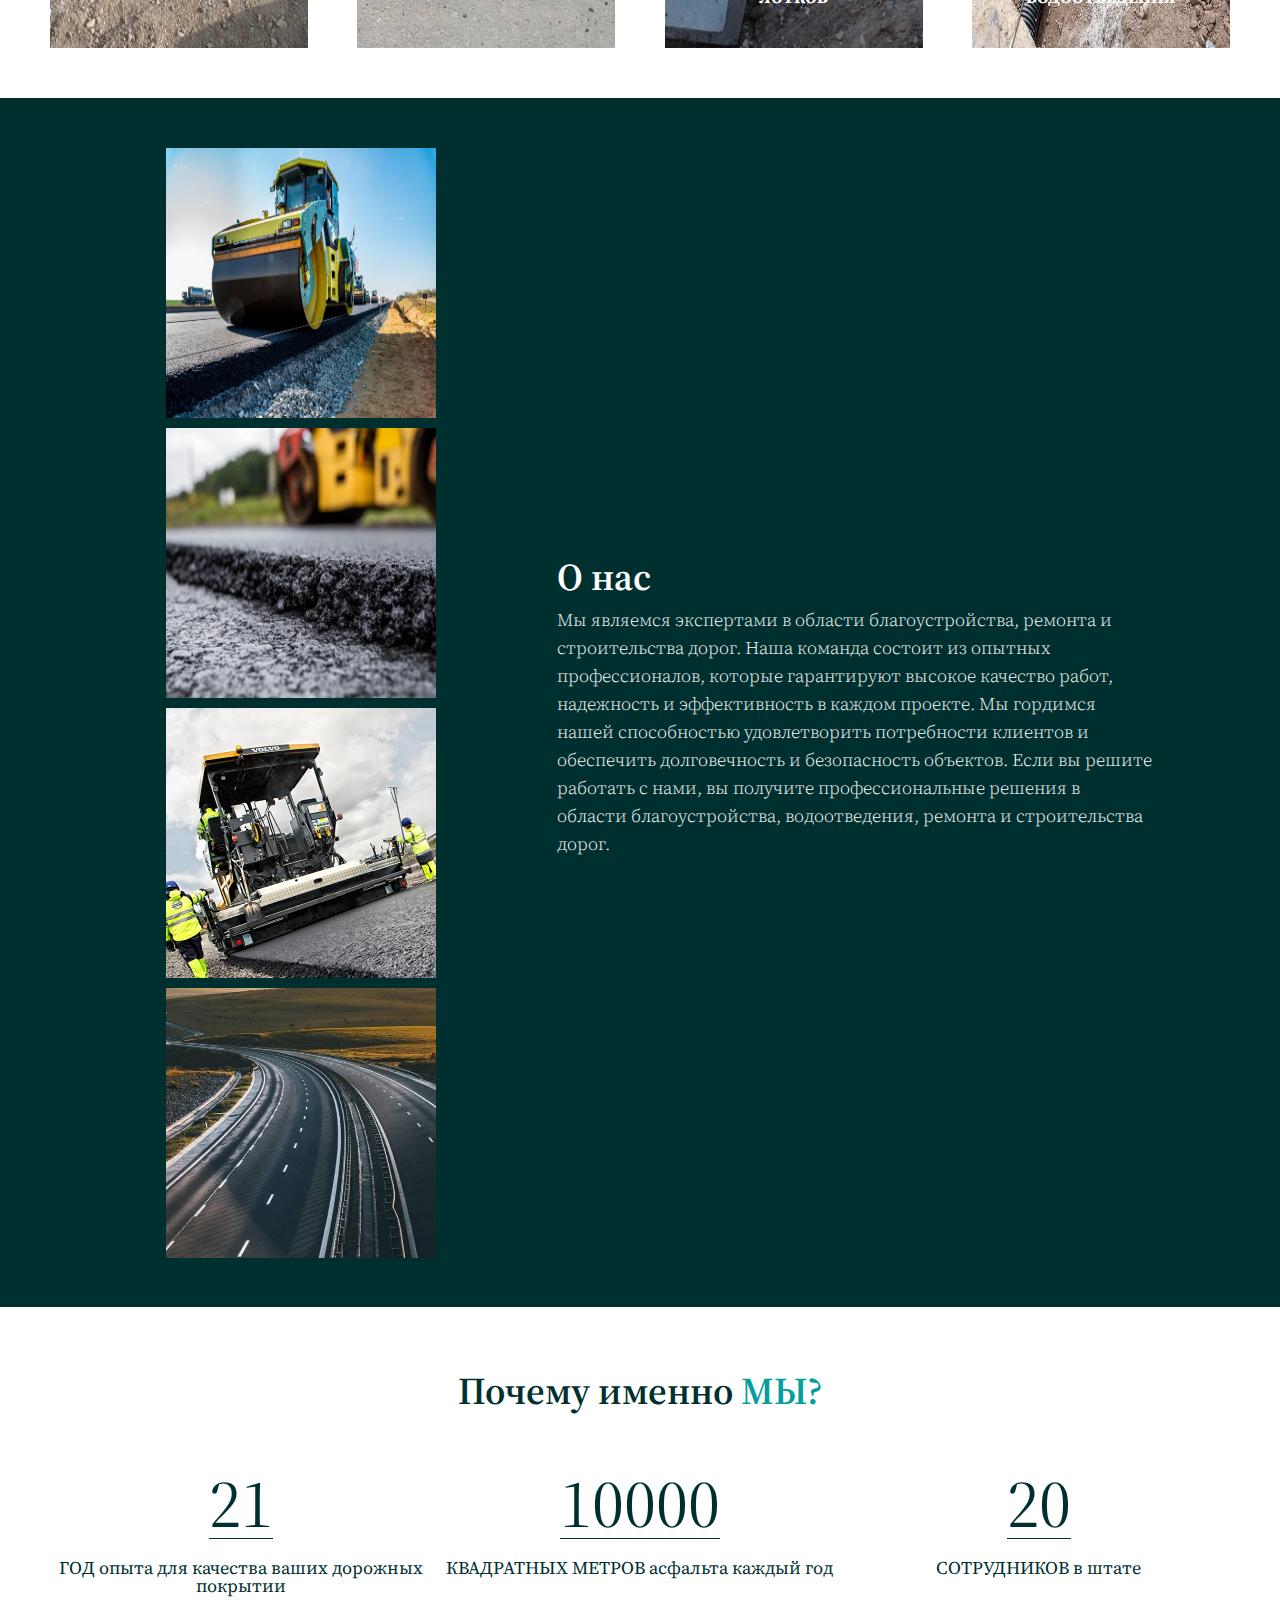
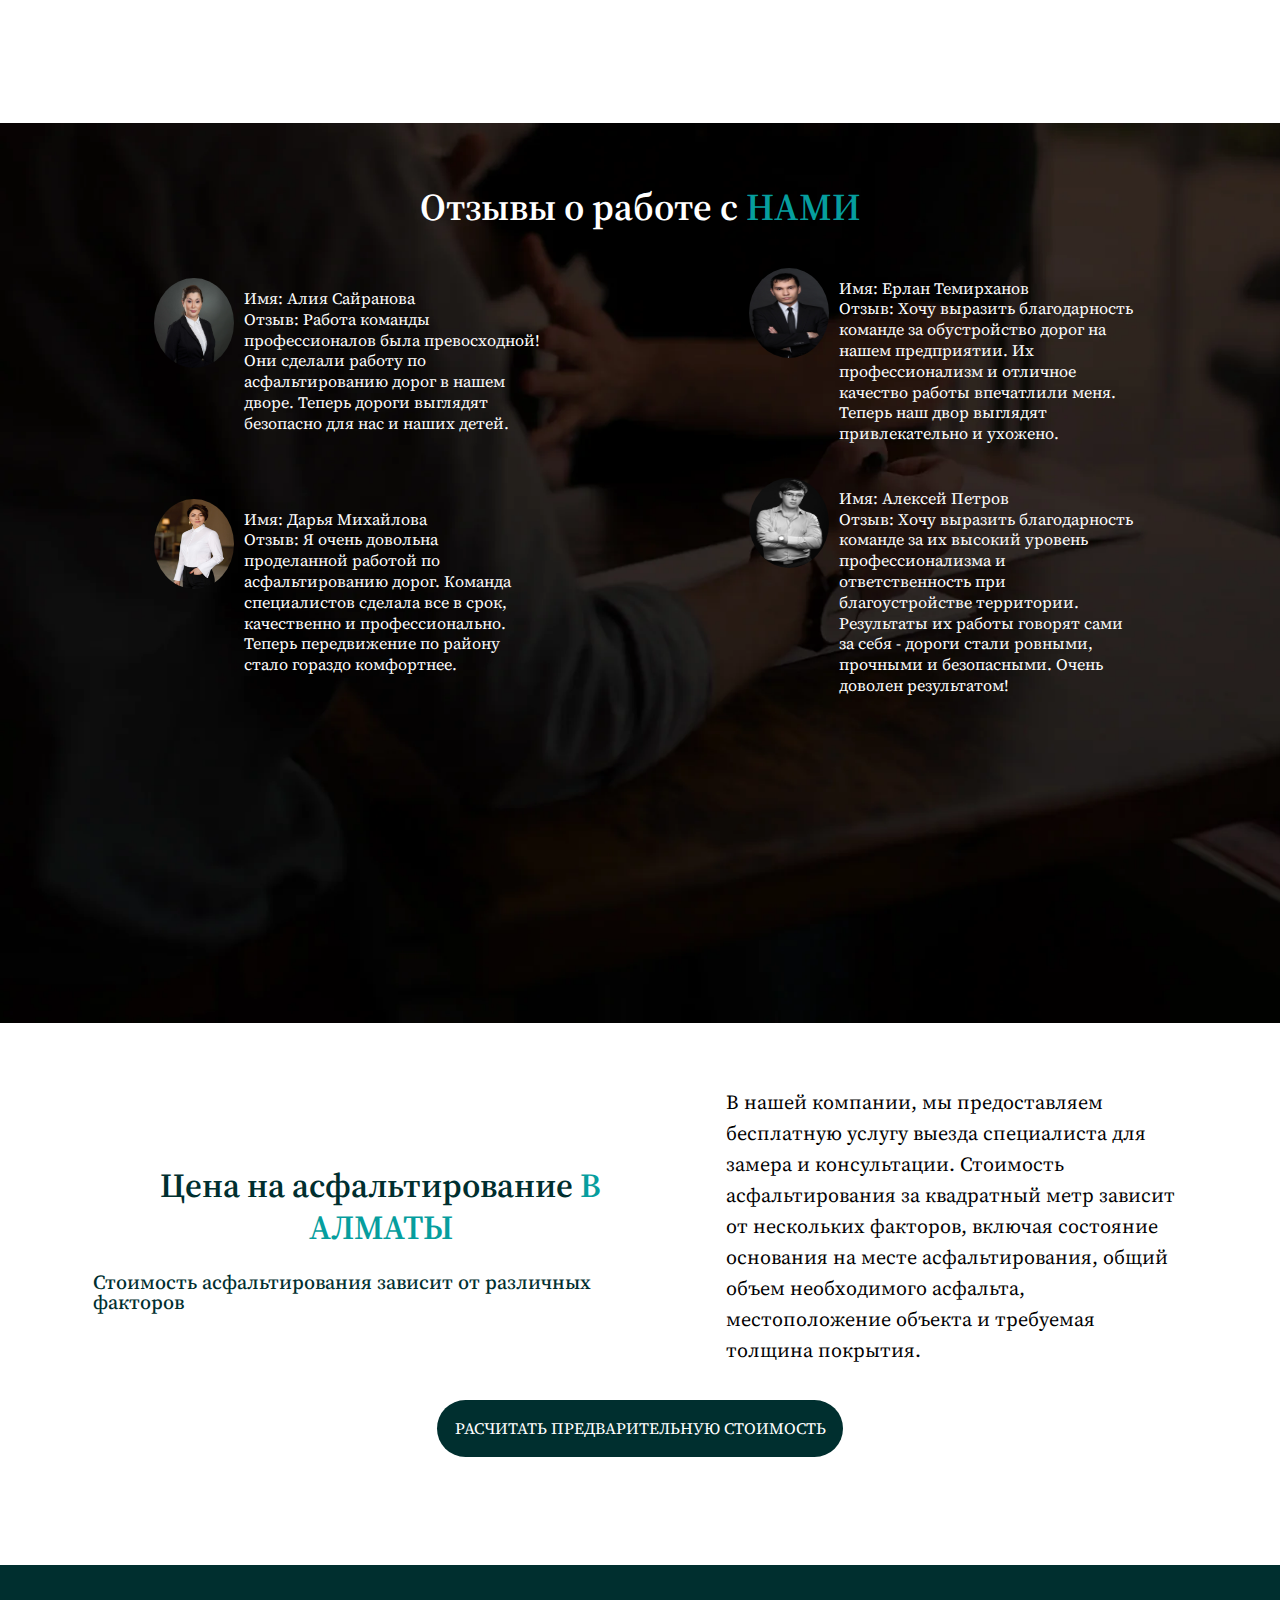
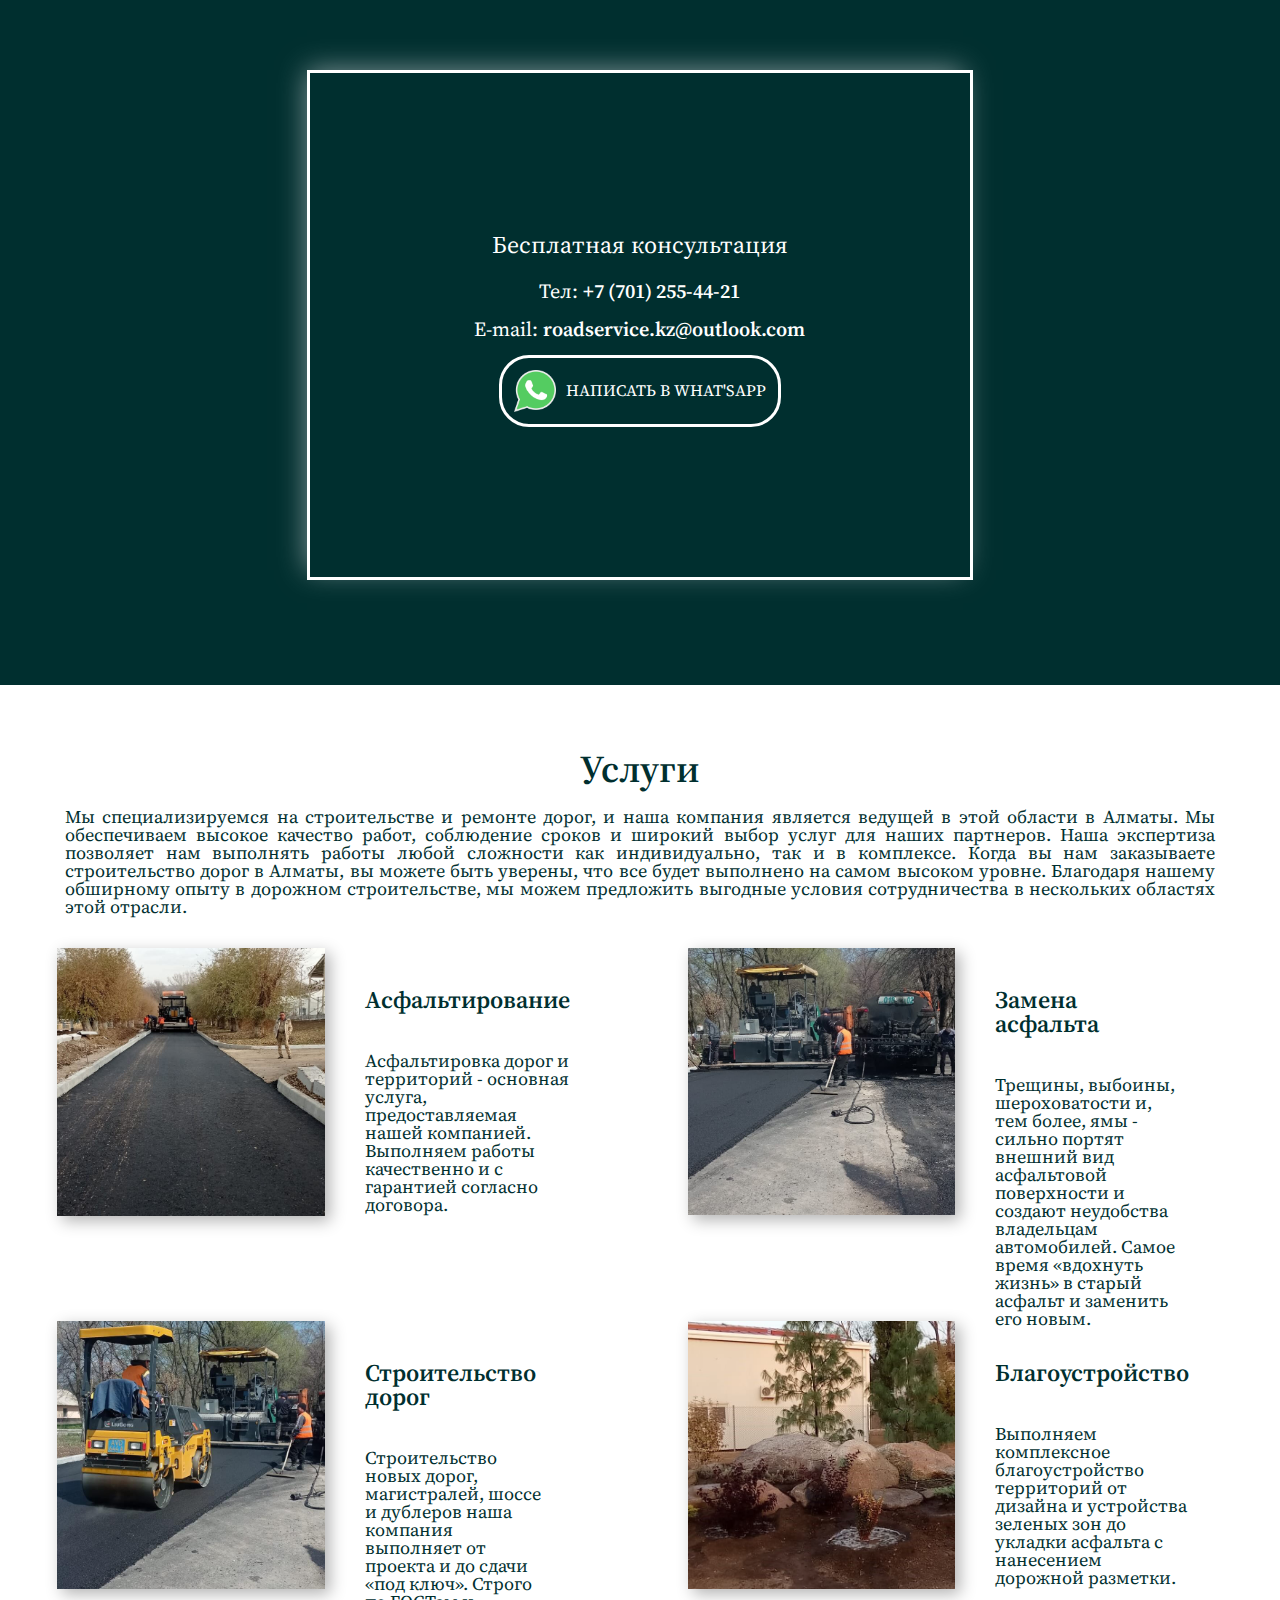
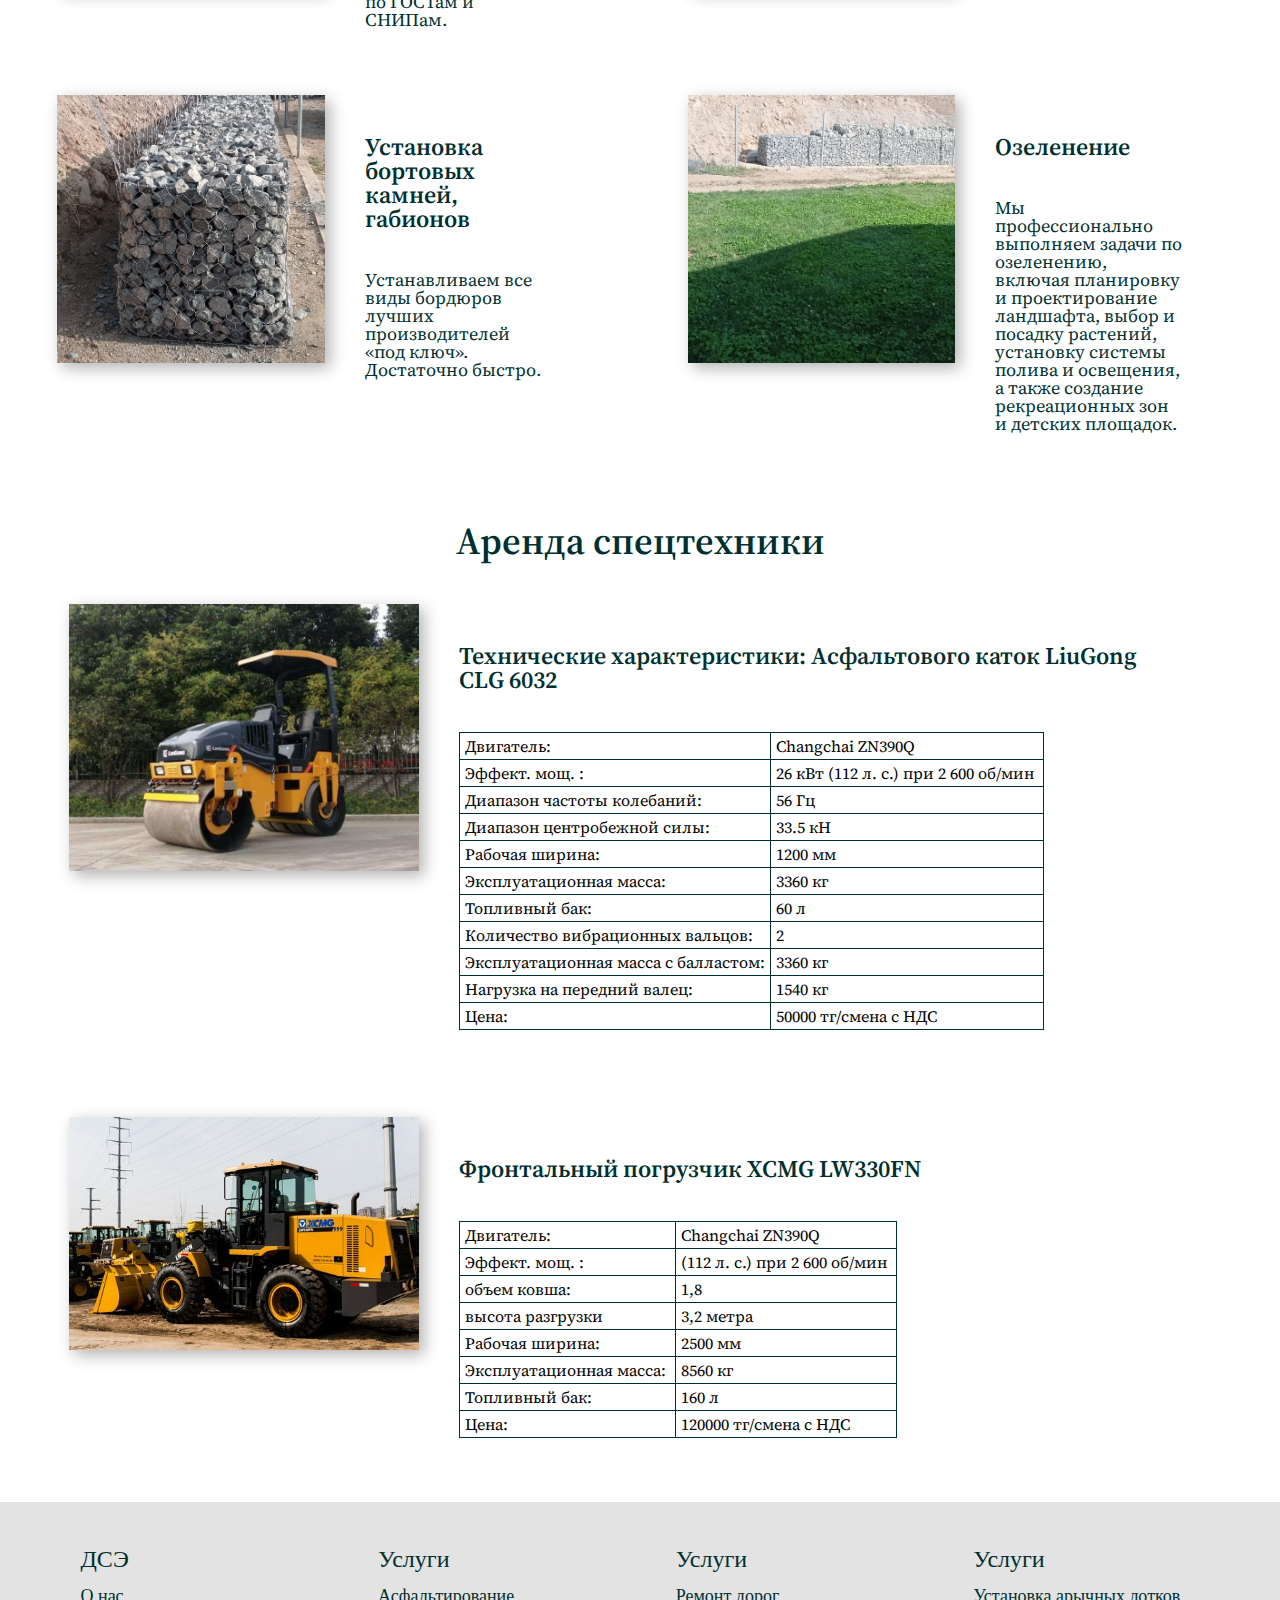
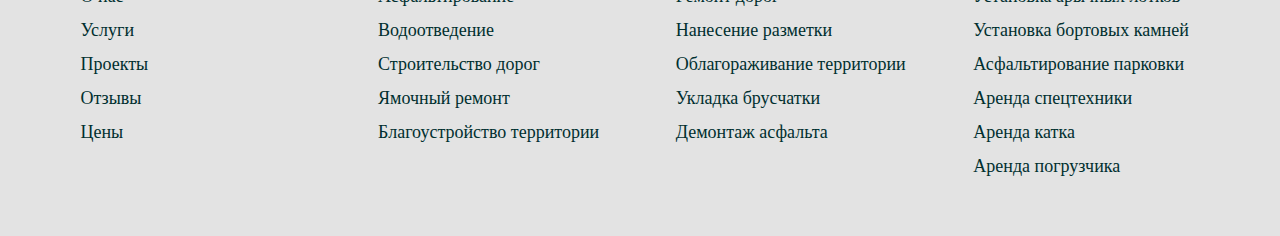
==== commit f653a632: "fix price table" ====
--- a/index.html
+++ b/index.html
@@ -5,7 +5,7 @@
     <meta charset="UTF-8">
     <meta http-equiv="X-UA-Compatible" content="IE=edge">
     <meta name="viewport" content="width=device-width, initial-scale=1.0">
-    <meta name="description" content="Компания ТОО 'Дорожное строительство и эксплуатация' в Алматы предлагает профессиональные услуги по асфальтированию дорог и тротуаров. 
+    <meta name="description" content="Компания ТОО Дорожное строительство и эксплуатация в Алматы предлагает профессиональные услуги по асфальтированию дорог и тротуаров. 
     Высокое качество работ, использование современных материалов и технологий. Быстрые сроки выполнения заказов любой сложности. 
     Заказать асфальтирование с гарантией - звоните по номеру +7 (701) 255 44 21!">
     <title>Дорожное строительство и эксплуатация в Алматы</title>
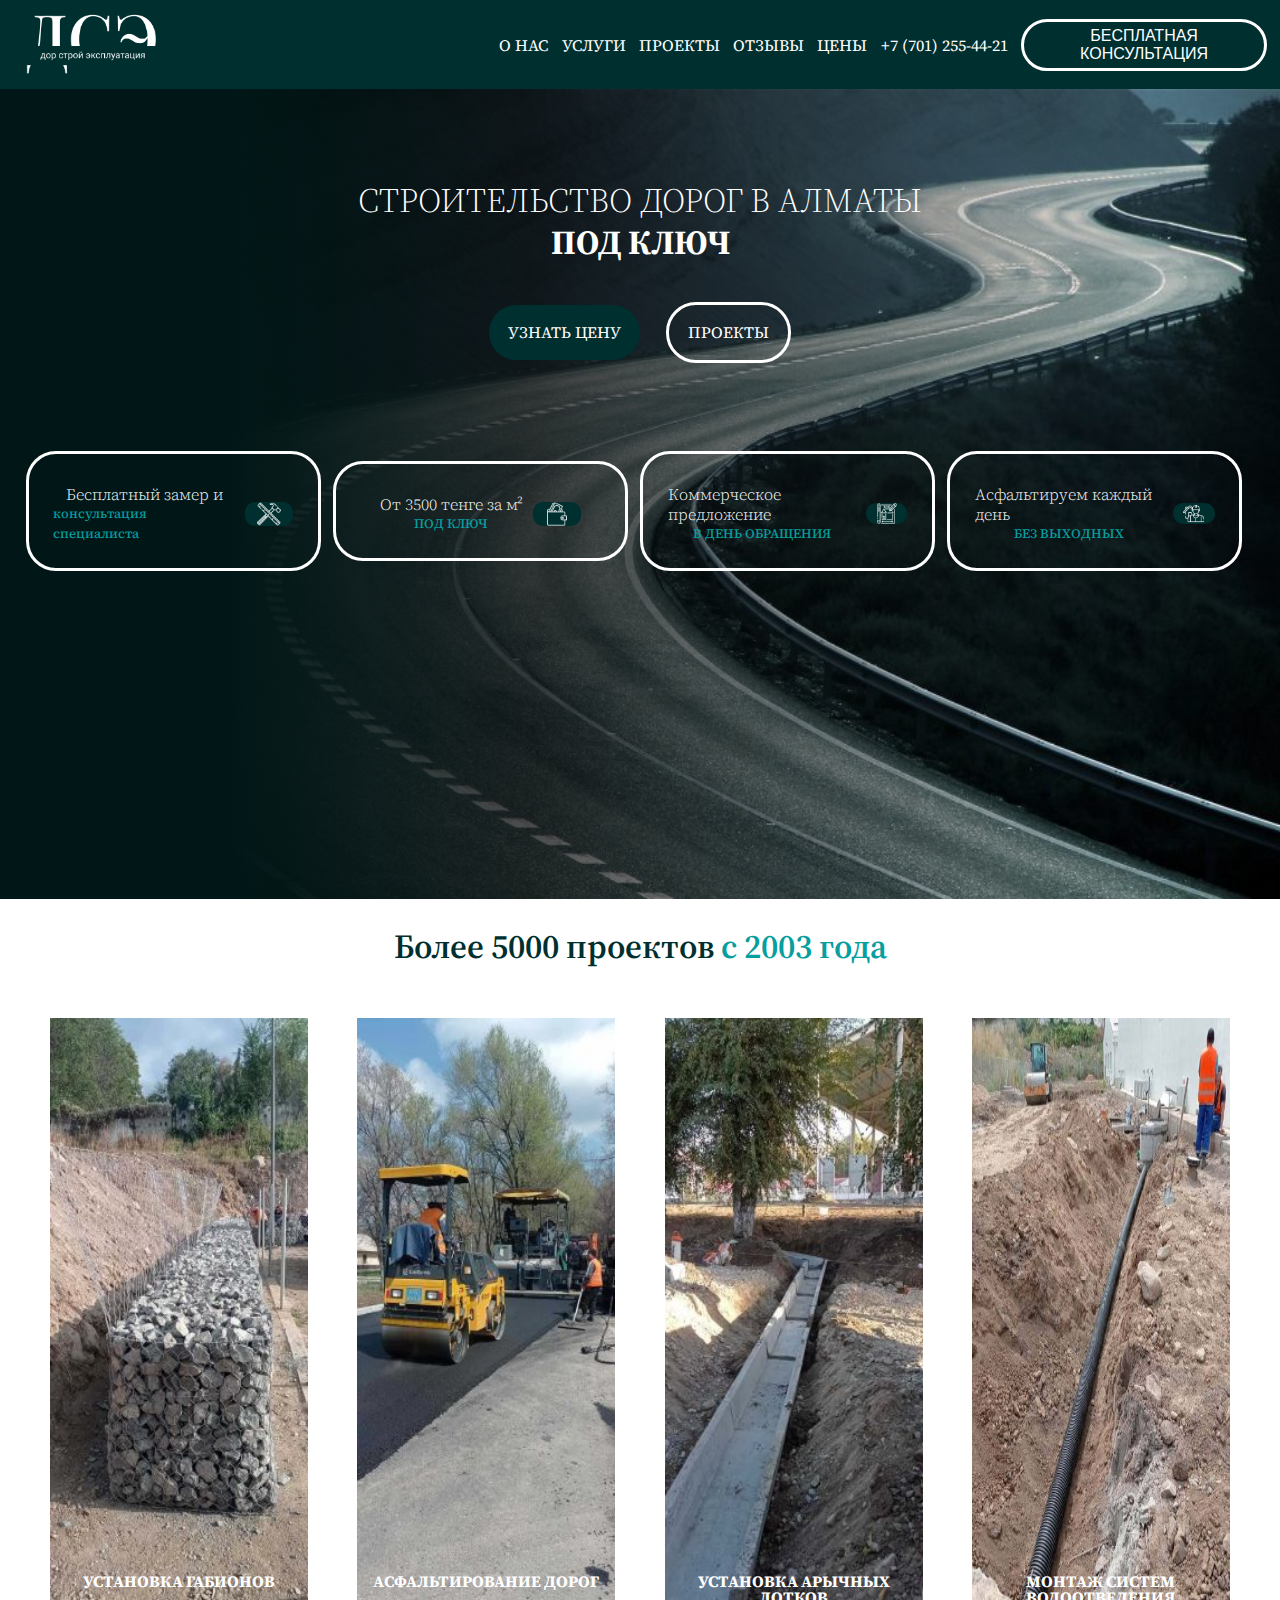
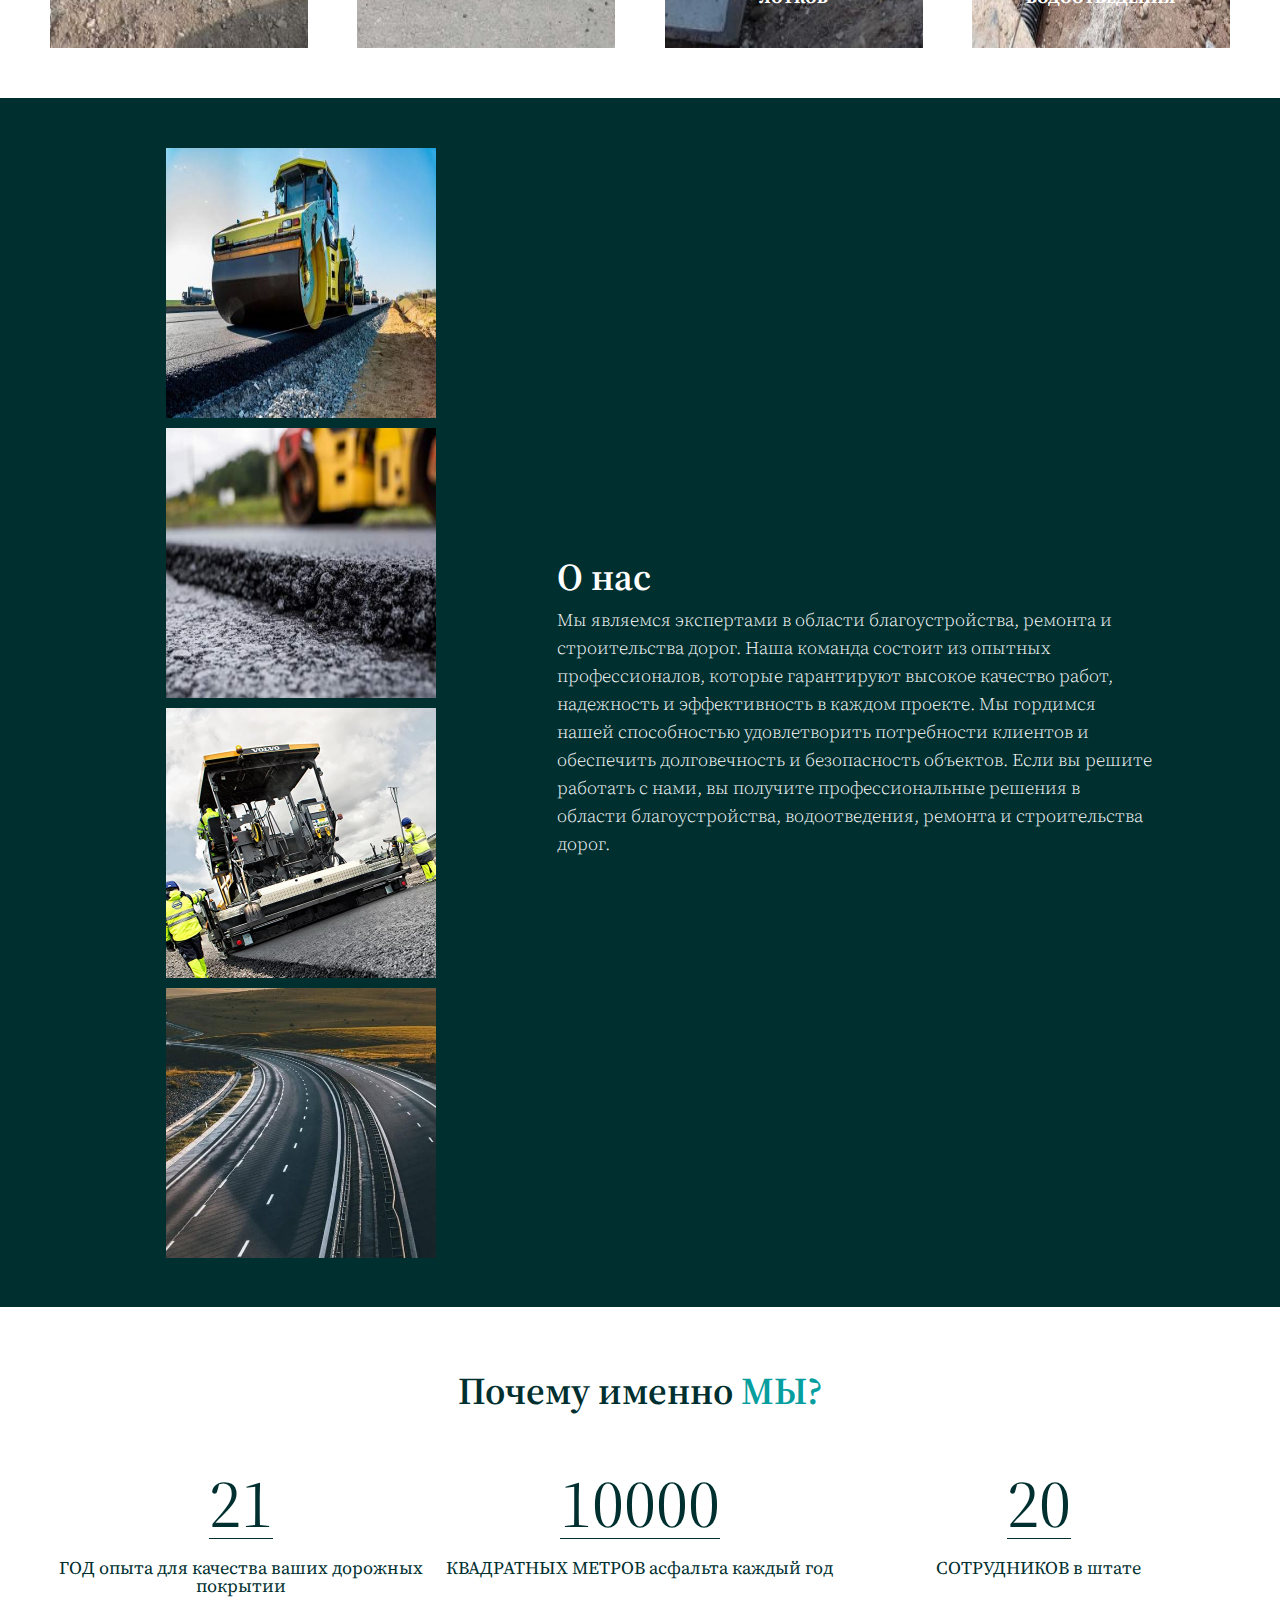
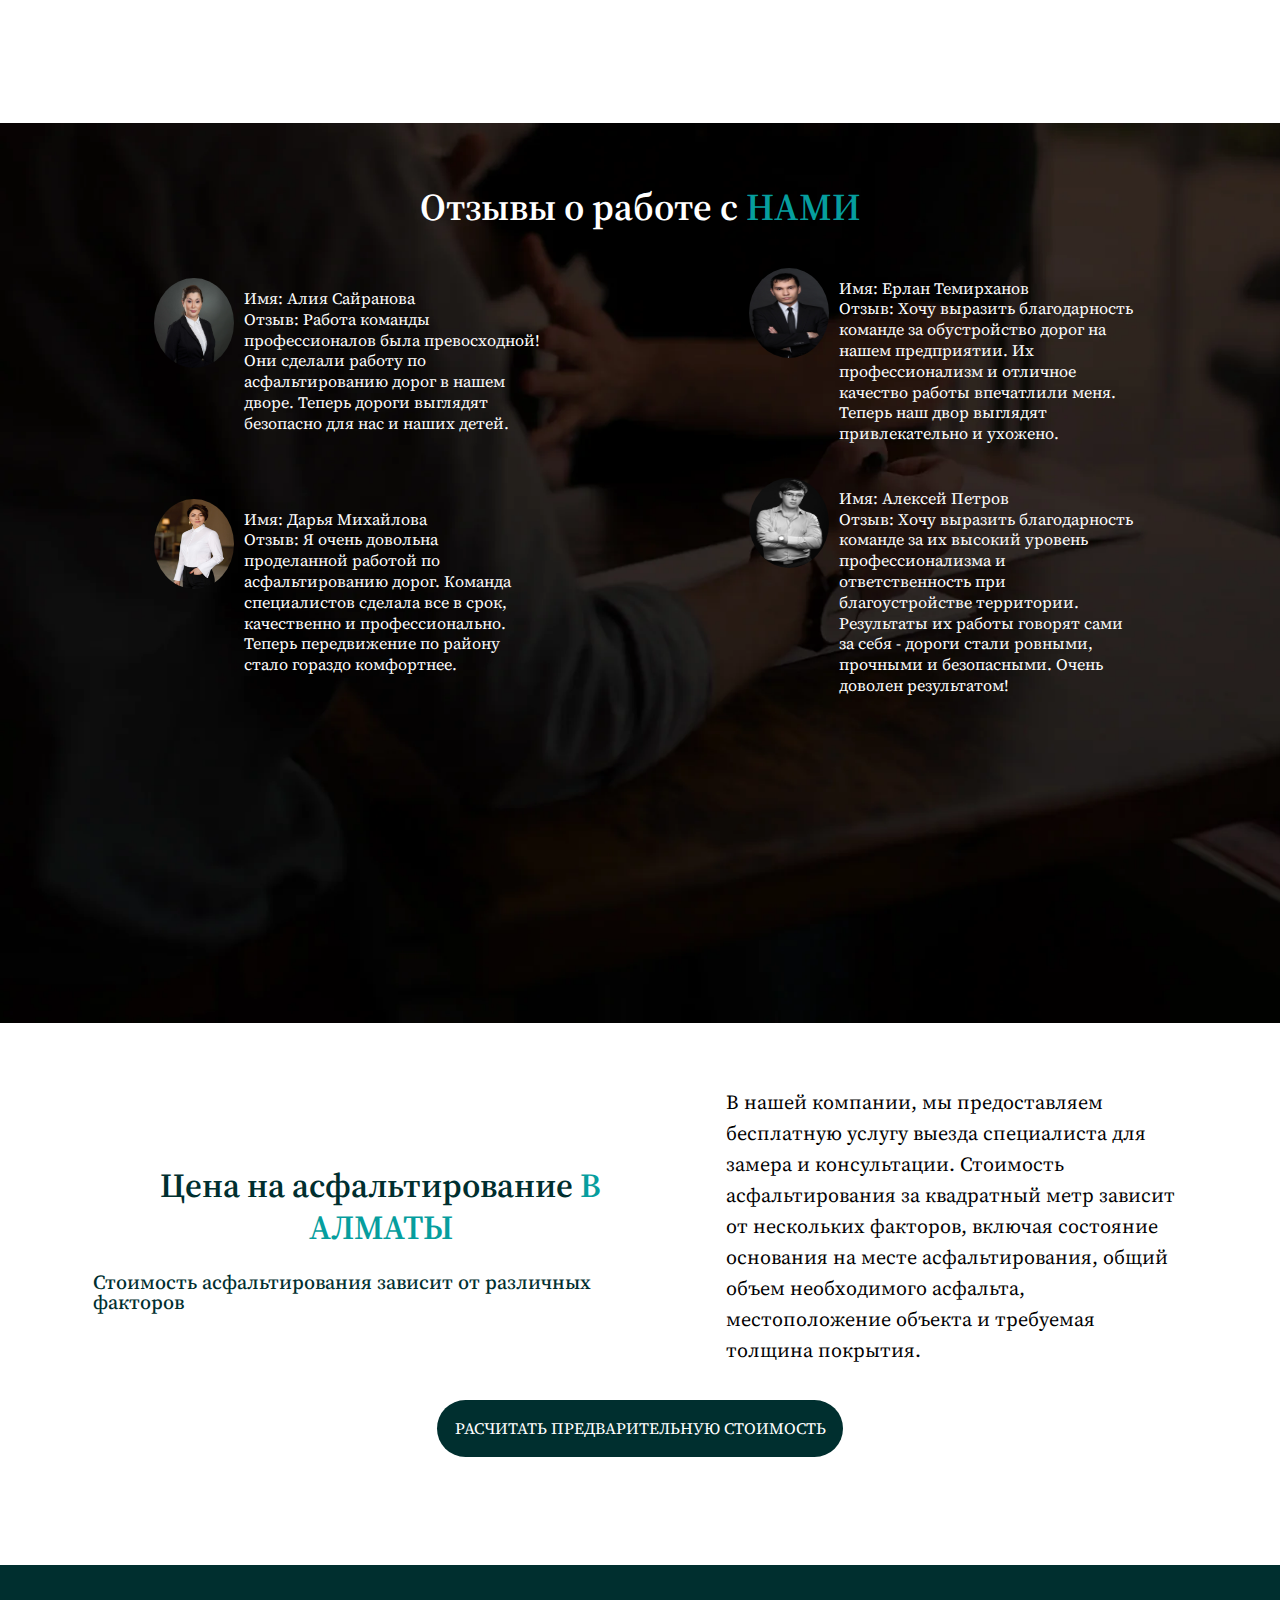
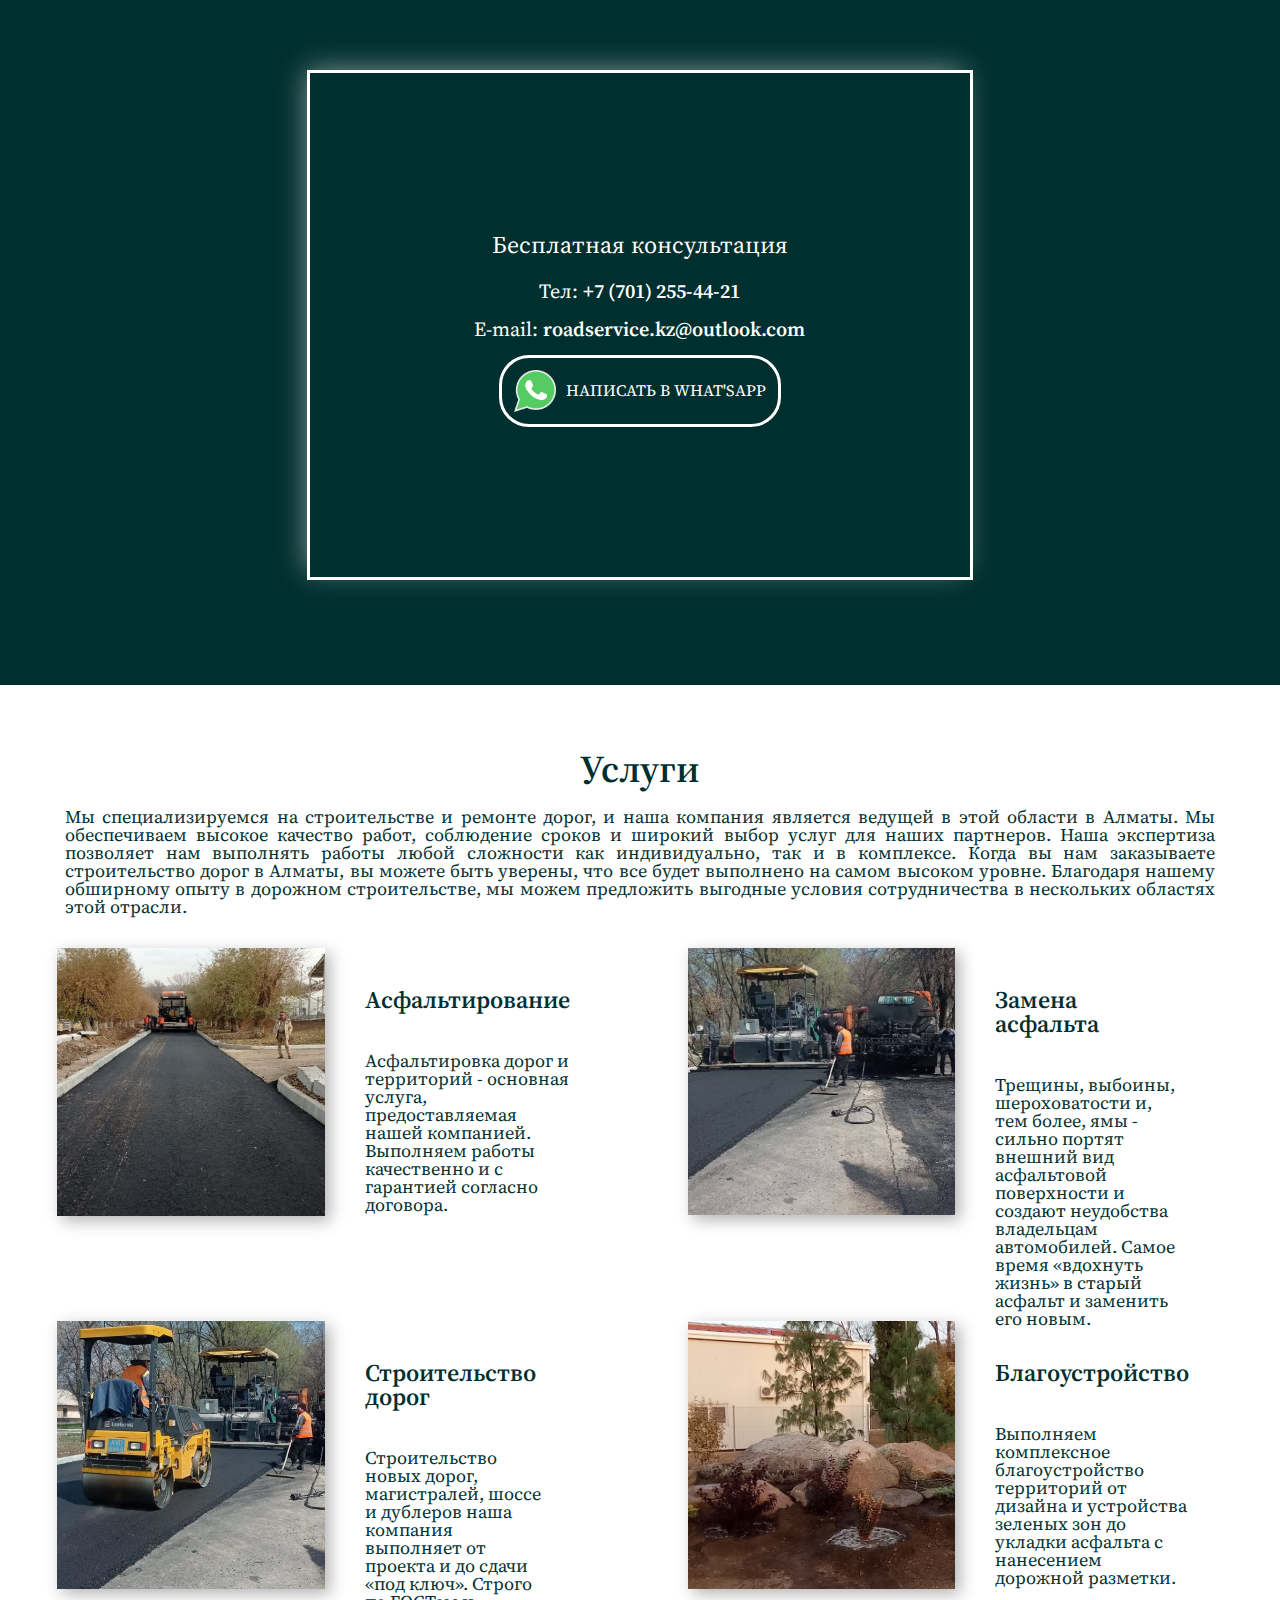
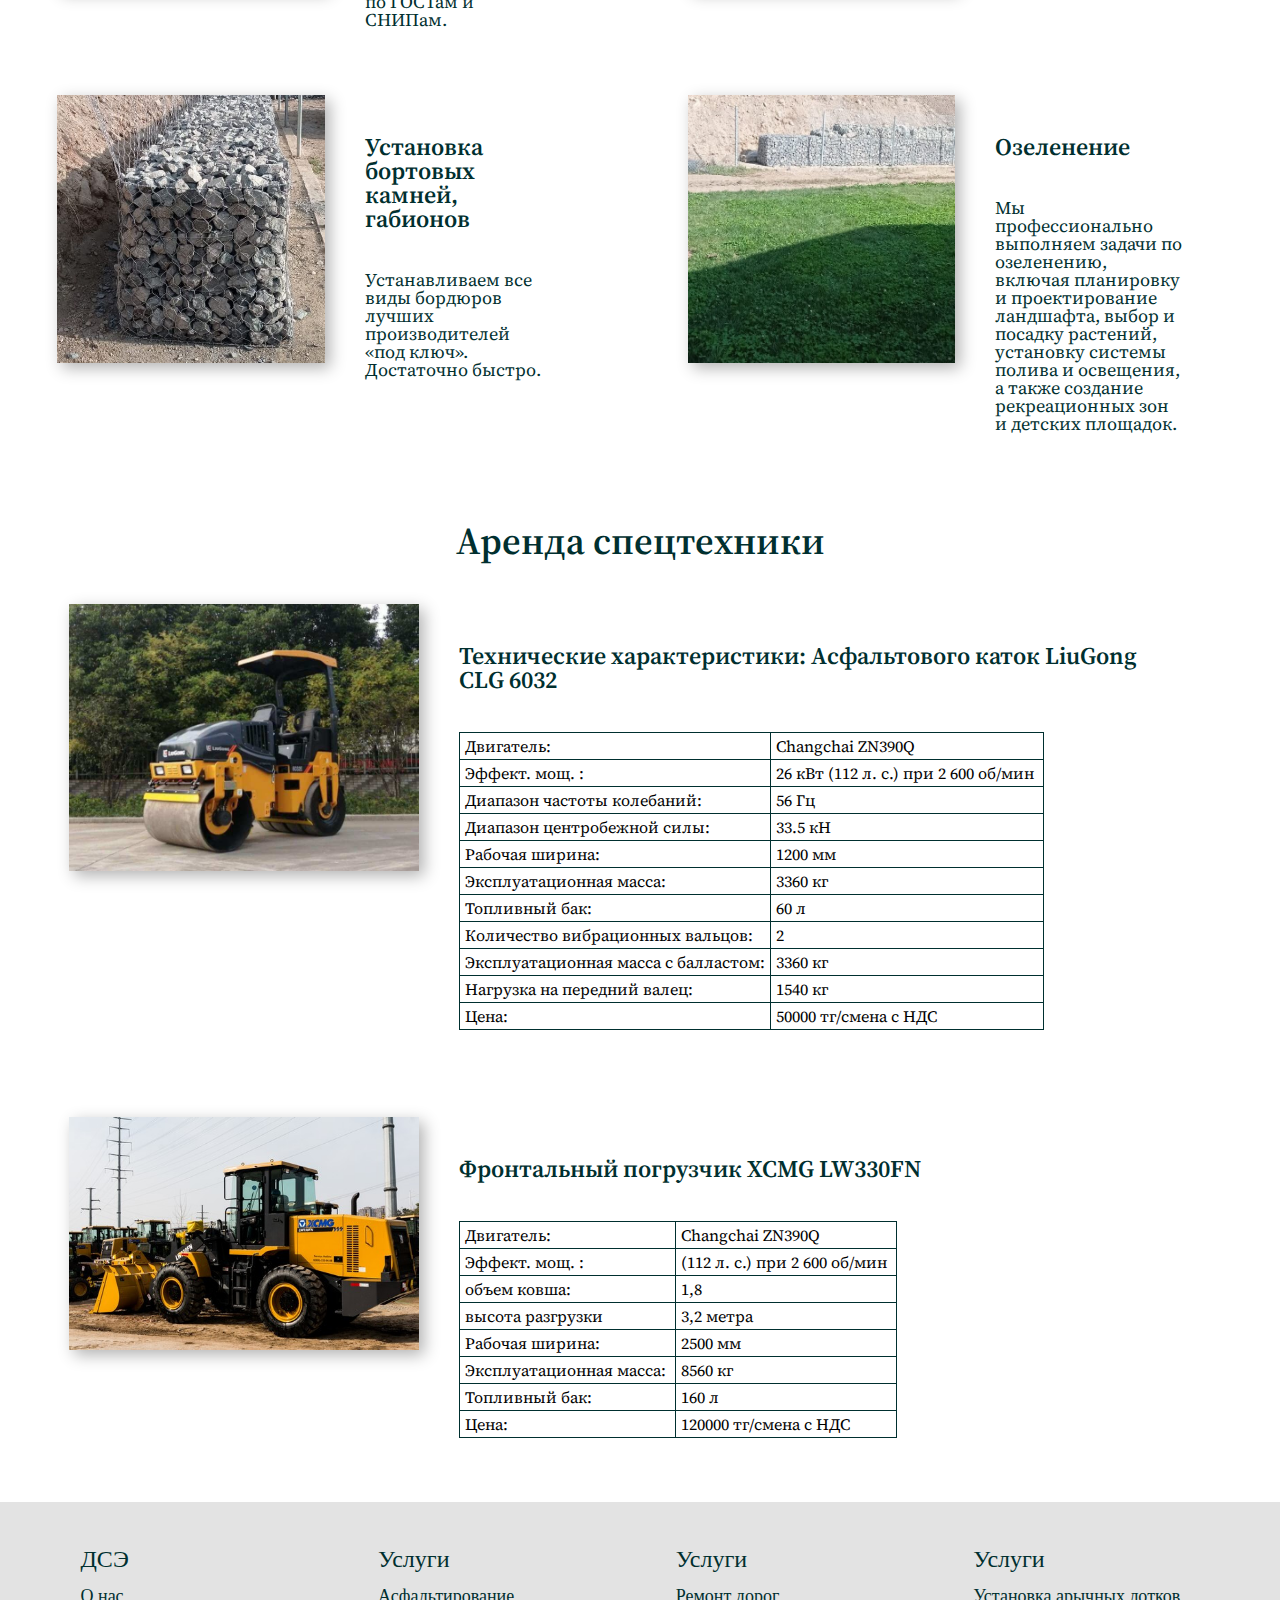
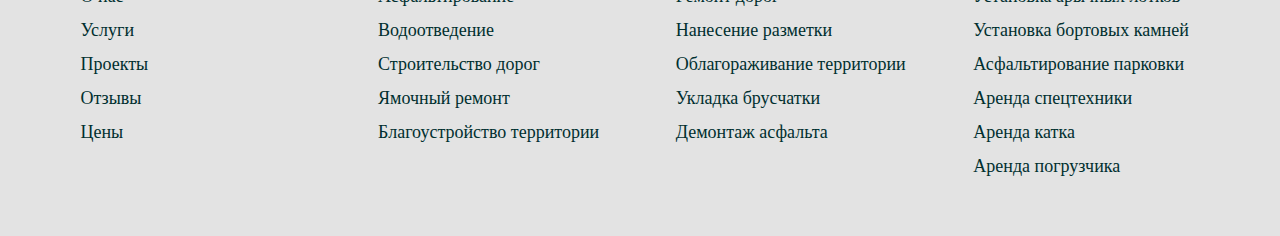
==== commit eaf147e9: "fix img" ====
--- a/index.html
+++ b/index.html
@@ -5,10 +5,9 @@
     <meta charset="UTF-8">
     <meta http-equiv="X-UA-Compatible" content="IE=edge">
     <meta name="viewport" content="width=device-width, initial-scale=1.0">
-    <meta name="description" content="Компания ТОО Дорожное строительство и эксплуатация в Алматы предлагает профессиональные услуги по асфальтированию дорог и тротуаров. 
-    Высокое качество работ, использование современных материалов и технологий. Быстрые сроки выполнения заказов любой сложности. 
-    Заказать асфальтирование с гарантией - звоните по номеру +7 (701) 255 44 21!">
-    <title>Дорожное строительство и эксплуатация в Алматы</title>
+    <meta name="description" content="Компания Дорожное строительство и эксплуатация в Алматы предлагает профессиональные услуги по асфальтированию дорог и тротуаров. 
+    Высокое качество работ, использование современных материалов. Быстрые сроки выполнения заказов.">
+    <title>Укладка асфальта в Алматы | асфальтирование дорог</title>
     <link rel="stylesheet" href="index.css">
     <link rel="shortcut icon" href="./images/logo.png" />
 </head>
@@ -17,16 +16,16 @@
     <header class="header">
         <div class="header-logo">
             <img src="./images/дсэлого.png" alt="logo">
-            <a href="https://wa.me/77012554421"> +7 (701) 255-44-21</a>
+            <a rel="nofollow" href="https://wa.me/77012554421"> +7 (701) 255-44-21</a>
         </div>
         <div class="header-links">
-            <a href="#aboutUs"> О нас </a>
-            <a href="#services"> Услуги </a>
-            <a href="#projects"> Проекты </a>
-            <a href="#reviews"> Отзывы </a>
-            <a href="#price"> Цены</a>
-            <a href="https://wa.me/77012554421"> +7 (701) 255-44-21</a>
-            <a href="#call"><button>Бесплатная консультация</button></a>
+            <a rel="nofollow" href="#aboutUs"> О нас </a>
+            <a rel="nofollow" href="#services"> Услуги </a>
+            <a rel="nofollow" href="#projects"> Проекты </a>
+            <a rel="nofollow" href="#reviews"> Отзывы </a>
+            <a rel="nofollow" href="#price"> Цены</a>
+            <a rel="nofollow" href="https://wa.me/77012554421"> +7 (701) 255-44-21</a>
+            <a rel="nofollow" href="#call"><button>Бесплатная консультация</button></a>
         </div>
     </header>
     <main class="main">
@@ -36,8 +35,8 @@
                 <strong>ПОД КЛЮЧ</strong>
             </h1>
             <div>
-                <a href="#price">Узнать цену</a>
-                <a href="#projects">Проекты</a>
+                <a rel="nofollow" href="#price">Узнать цену</a>
+                <a rel="nofollow" href="#projects">Проекты</a>
             </div>
             <div class="main-items">
                 <div class="items">
@@ -85,19 +84,19 @@
         <h5> Более 5000 проектов <i> с 2003 года </i></h5>
         <div class="projects-items">
             <div class="projects-item">
-                <img src="./images/фото1.jpeg" alt="InstallationOfGabions">
+                <img src="./images/фото1.jpg" alt="InstallationOfGabions">
                 <p>Установка габионов</p>
             </div>
             <div class="projects-item">
-                <img src="./images/фото2.jpeg" alt="RoadPaving">
+                <img src="./images/фото2.jpg" alt="RoadPaving">
                 <p>Асфальтирование дорог </p>
             </div>
             <div class="projects-item">
-                <img src="./images/фото3.jpeg" alt="InstallationOfDitchTrays">
+                <img src="./images/фото3.jpg" alt="InstallationOfDitchTrays">
                 <p>Установка арычных лотков </p>
             </div>
             <div class="projects-item">
-                <img src="./images/фото4.jpeg" alt="InstallationOfDrainageSystems">
+                <img src="./images/фото4.jpg" alt="InstallationOfDrainageSystems">
                 <p>Монтаж систем водоотведения</p>
             </div>
         </div>
@@ -105,7 +104,7 @@
     <section class="about-us" id="aboutUs">
         <div class="about-us-div">
             <div class="about-us--images">
-                <img src="./images/онас1.jpeg" alt="AboutUs">
+                <img src="./images/онас1.jpg" alt="AboutUs">
                 <img src="./images/онас2.jpg" alt="AboutUs">
                 <img src="./images/онас3.png" alt="AboutUs">
                 <img src="./images/онас4.jpg" alt="AboutUs">
@@ -212,10 +211,10 @@
                         <p>Устройство основания из ПГС (песчано-гравийная смесь) толщиной &nbsp;Н-10см</p>
 
                         <p>ПГС Аксай Карьер</p>
-                        <a href="http://www.kareraksai.kz/portfolio1.html">http://www.kareraksai.kz/portfolio1.html</a>
+                        <a rel="nofollow" href="http://www.kareraksai.kz/portfolio1.html">http://www.kareraksai.kz/portfolio1.html</a>
 
                         <p>ПГС Озентас, п.Байтерек (Новоалексеевка)</p>
-                        <a href="http://ozentas.kz/?page_id=6380">http://ozentas.kz/?page_id=6380</a>
+                        <a rel="nofollow" href="http://ozentas.kz/?page_id=6380">http://ozentas.kz/?page_id=6380</a>
 
                     </td>
                     <td>
@@ -236,10 +235,10 @@
                         <p>и увлажнением по необходимости, толщина H-20см</p>
 
                         <p>ПГС Аксай Карьер</p>
-                        <a href="http://www.kareraksai.kz/portfolio1.html">http://www.kareraksai.kz/portfolio1.html</a>
+                        <a rel="nofollow" href="http://www.kareraksai.kz/portfolio1.html">http://www.kareraksai.kz/portfolio1.html</a>
 
                         <p>ПГС Озентас, п.Байтерек (Новоалексеевка) </p>
-                        <a href="http://ozentas.kz/?page_id=6380">http://ozentas.kz/?page_id=6380</a>
+                        <a rel="nofollow" href="http://ozentas.kz/?page_id=6380">http://ozentas.kz/?page_id=6380</a>
                     </td>
                     <td>
                         <p>&nbsp;</p>
@@ -675,27 +674,27 @@
                 </tr>
                 <tr>
                     <td>Ель шренка 1 м</td>
-                    <td><a href="https://www.dendropark.kz/">https://www.dendropark.kz/</a></td>
+                    <td><a rel="nofollow" href="https://www.dendropark.kz/">https://www.dendropark.kz/</a></td>
                     <td>10000-33000</td>
                 </tr>
                 <tr>
                     <td>Ель голубая 1 м</td>
-                    <td><a href="https://www.dendropark.kz/">https://www.dendropark.kz/</a></td>
+                    <td><a rel="nofollow" href="https://www.dendropark.kz/">https://www.dendropark.kz/</a></td>
                     <td>38000</td>
                 </tr>
                 <tr>
                     <td>Кипарис 0,5 м</td>
-                    <td><a href="https://www.dendropark.kz/">https://www.dendropark.kz/</a></td>
+                    <td><a rel="nofollow" href="https://www.dendropark.kz/">https://www.dendropark.kz/</a></td>
                     <td>4500-6000</td>
                 </tr>
                 <tr>
                     <td>Туя 1-2 м</td>
-                    <td><a href="https://www.dendropark.kz/">https://www.dendropark.kz/</a></td>
+                    <td><a rel="nofollow" href="https://www.dendropark.kz/">https://www.dendropark.kz/</a></td>
                     <td>5000-15000</td>
                 </tr>
                 <tr>
                     <td>Сосна крымская 1-4 м</td>
-                    <td><a href="https://www.dendropark.kz/">https://www.dendropark.kz/</a></td>
+                    <td><a rel="nofollow" href="https://www.dendropark.kz/">https://www.dendropark.kz/</a></td>
                     <td>10000-48000</td>
                 </tr>
                 <tr>
@@ -707,52 +706,52 @@
                 </tr>
                 <tr>
                     <td>Лиственница 1-4 м</td>
-                    <td><a href="https://www.dendropark.kz/">https://www.dendropark.kz/</a></td>
+                    <td><a rel="nofollow" href="https://www.dendropark.kz/">https://www.dendropark.kz/</a></td>
                     <td>5000-10000</td>
                 </tr>
                 <tr>
                     <td>Вяз (карагач) 1-2 м</td>
-                    <td><a href="https://www.dendropark.kz/">https://www.dendropark.kz/</a></td>
+                    <td><a rel="nofollow" href="https://www.dendropark.kz/">https://www.dendropark.kz/</a></td>
                     <td>5000-7000</td>
                 </tr>
                 <tr>
                     <td>Береза 2-4 м</td>
-                    <td><a href="https://www.dendropark.kz/">https://www.dendropark.kz/</a></td>
+                    <td><a rel="nofollow" href="https://www.dendropark.kz/">https://www.dendropark.kz/</a></td>
                     <td>8000-15000</td>
                 </tr>
                 <tr>
                     <td>Ива 1-4 м</td>
-                    <td><a href="https://www.dendropark.kz/">https://www.dendropark.kz/</a></td>
+                    <td><a rel="nofollow" href="https://www.dendropark.kz/">https://www.dendropark.kz/</a></td>
                     <td>3000-10000</td>
                 </tr>
                 <tr>
                     <td>Дуб 1-4 м</td>
-                    <td><a href="https://www.dendropark.kz/">https://www.dendropark.kz/</a></td>
+                    <td><a rel="nofollow" href="https://www.dendropark.kz/">https://www.dendropark.kz/</a></td>
                     <td>8000-20000</td>
                 </tr>
                 <tr>
                     <td>Клен 2-4 м</td>
-                    <td><a href="https://www.dendropark.kz/">https://www.dendropark.kz/</a></td>
+                    <td><a rel="nofollow" href="https://www.dendropark.kz/">https://www.dendropark.kz/</a></td>
                     <td>5000-15000</td>
                 </tr>
                 <tr>
                     <td>Тополь 1-4 м</td>
-                    <td><a href="https://www.dendropark.kz/">https://www.dendropark.kz/</a></td>
+                    <td><a rel="nofollow" href="https://www.dendropark.kz/">https://www.dendropark.kz/</a></td>
                     <td>5000-10000</td>
                 </tr>
                 <tr>
                     <td>Орех 1-4 м</td>
-                    <td><a href="https://www.dendropark.kz/">https://www.dendropark.kz/</a></td>
+                    <td><a rel="nofollow" href="https://www.dendropark.kz/">https://www.dendropark.kz/</a></td>
                     <td>5000-10000</td>
                 </tr>
                 <tr>
                     <td>Липа 1-4 м</td>
-                    <td><a href="https://www.dendropark.kz/">https://www.dendropark.kz/</a></td>
+                    <td><a rel="nofollow" href="https://www.dendropark.kz/">https://www.dendropark.kz/</a></td>
                     <td>7000-17000</td>
                 </tr>
                 <tr>
                     <td>Ясень 2-4 м</td>
-                    <td><a href="https://www.dendropark.kz/">https://www.dendropark.kz/</a></td>
+                    <td><a rel="nofollow" href="https://www.dendropark.kz/">https://www.dendropark.kz/</a></td>
                     <td>5000-20000</td>
                 </tr>
                 <tr>
@@ -764,22 +763,22 @@
                 </tr>
                 <tr>
                     <td>Яблоня 1-4 м</td>
-                    <td><a href="https://www.dendropark.kz/">https://www.dendropark.kz/</a></td>
+                    <td><a rel="nofollow" href="https://www.dendropark.kz/">https://www.dendropark.kz/</a></td>
                     <td>4000-10000</td>
                 </tr>
                 <tr>
                     <td>Груша 1-2 м</td>
-                    <td><a href="https://www.dendropark.kz/">https://www.dendropark.kz/</a></td>
+                    <td><a rel="nofollow" href="https://www.dendropark.kz/">https://www.dendropark.kz/</a></td>
                     <td>4000-10000</td>
                 </tr>
                 <tr>
                     <td>Слива</td>
-                    <td><a href="https://www.dendropark.kz/">https://www.dendropark.kz/</a></td>
+                    <td><a rel="nofollow" href="https://www.dendropark.kz/">https://www.dendropark.kz/</a></td>
                     <td>1000-3000</td>
                 </tr>
                 <tr>
                     <td>Абрикос</td>
-                    <td><a href="https://www.dendropark.kz/">https://www.dendropark.kz/</a></td>
+                    <td><a rel="nofollow" href="https://www.dendropark.kz/">https://www.dendropark.kz/</a></td>
                     <td>
                         <p>1000-3000</p>
                     </td>
@@ -789,12 +788,12 @@
                 </tr>
                 <tr>
                     <td>Сирень 0,5-1,5 м</td>
-                    <td><a href="https://www.dendropark.kz/">https://www.dendropark.kz/</a></td>
+                    <td><a rel="nofollow" href="https://www.dendropark.kz/">https://www.dendropark.kz/</a></td>
                     <td>5000-10000</td>
                 </tr>
                 <tr>
                     <td>Черемуха 1-4 м</td>
-                    <td><a href="https://www.dendropark.kz/">https://www.dendropark.kz/</a></td>
+                    <td><a rel="nofollow" href="https://www.dendropark.kz/">https://www.dendropark.kz/</a></td>
                     <td>5000-10000</td>
                 </tr>
                 <tr>
@@ -802,29 +801,29 @@
                 </tr>
                 <tr>
                     <td>Акация 1-2,5 м</td>
-                    <td><a href="https://www.dendropark.kz/">https://www.dendropark.kz/</a></td>
+                    <td><a rel="nofollow" href="https://www.dendropark.kz/">https://www.dendropark.kz/</a></td>
                     <td>2000-6000</td>
                 </tr>
                 <tr>
                     <td>Айва 0,5-1 м</td>
-                    <td><a href="https://www.dendropark.kz/">https://www.dendropark.kz/</a></td>
+                    <td><a rel="nofollow" href="https://www.dendropark.kz/">https://www.dendropark.kz/</a></td>
                     <td>2000-5000</td>
                 </tr>
                 <tr>
                     <td>Барбарис до 1 м</td>
-                    <td><a href="https://www.dendropark.kz/">https://www.dendropark.kz/</a></td>
+                    <td><a rel="nofollow" href="https://www.dendropark.kz/">https://www.dendropark.kz/</a></td>
                     <td>5000-9000</td>
                 </tr>
                 <tr>
                     <td>Боярышник 1-3 м</td>
-                    <td><a href="https://www.dendropark.kz/">https://www.dendropark.kz/</a></td>
+                    <td><a rel="nofollow" href="https://www.dendropark.kz/">https://www.dendropark.kz/</a></td>
                     <td>
                         <p>5000-10000</p>
                     </td>
                 </tr>
                 <tr>
                     <td>Рябина 1-4 м</td>
-                    <td><a href="https://www.dendropark.kz/">https://www.dendropark.kz/</a></td>
+                    <td><a rel="nofollow" href="https://www.dendropark.kz/">https://www.dendropark.kz/</a></td>
                     <td>7000-14000</td>
                 </tr>
                 <tr>
@@ -836,12 +835,12 @@
                 </tr>
                 <tr>
                     <td>Хризантемы, примула, седум, юкка</td>
-                    <td><a href="https://www.dendropark.kz/">https://www.dendropark.kz/</a></td>
+                    <td><a rel="nofollow" href="https://www.dendropark.kz/">https://www.dendropark.kz/</a></td>
                     <td>1500-700</td>
                 </tr>
                 <tr>
                     <td>Розы 4 шт/м<sup>2</sup></td>
-                    <td><a href="https://www.dendropark.kz/">https://www.dendropark.kz/</a></td>
+                    <td><a rel="nofollow" href="https://www.dendropark.kz/">https://www.dendropark.kz/</a></td>
                     <td>700-2500</td>
                 </tr>
                 <tr>
@@ -853,12 +852,12 @@
                 </tr>
                 <tr>
                     <td>Газон м<sup>2</sup></td>
-                    <td><a href="https://www.dendropark.kz/">https://www.dendropark.kz/</a></td>
+                    <td><a rel="nofollow" href="https://www.dendropark.kz/">https://www.dendropark.kz/</a></td>
                     <td>1500-1700</td>
                 </tr>
                 <tr>
                     <td>Клевер мелколистный м<sup>2</sup></td>
-                    <td><a href="https://www.dendropark.kz/">https://www.dendropark.kz/</a></td>
+                    <td><a rel="nofollow" href="https://www.dendropark.kz/">https://www.dendropark.kz/</a></td>
                     <td>1500-2000</td>
                 </tr>
                 <tr>
@@ -874,8 +873,8 @@
             <form action="">
                 <h3>Бесплатная консультация</h3>
                 <h5>Тел: <i>+7 (701) 255-44-21</i> </h5>
-                <a href="mailto:roadservice.kz@outlook.com">E-mail: <i>roadservice.kz@outlook.com</i> </a>
-                <a href="https://wa.me/77012554421" class="link-button">
+                <a rel="nofollow" href="mailto:roadservice.kz@outlook.com">E-mail: <i>roadservice.kz@outlook.com</i> </a>
+                <a rel="nofollow" href="https://wa.me/77012554421" class="link-button">
                     <img src="./images/whatsapp.png" alt="whatsapp">
                     <span>Написать в What'sApp</span>
                 </a>
@@ -913,7 +912,7 @@
                 </div>
             </div>
             <div class="services-info--item">
-                <img src="./images/фото22.jpeg" alt="Строительство дорог Алматы">
+                <img src="./images/фото22.jpg" alt="Строительство дорог Алматы">
                 <div class="services-info--item---left">
                     <h5>Строительство дорог</h5>
                     <p>
@@ -931,7 +930,7 @@
                 </div>
             </div>
             <div class="services-info--item">
-                <img src="./images/фото11.jpeg" alt="Установка бортовых камней, габионов Алматы">
+                <img src="./images/фото11.jpg" alt="Установка бортовых камней, габионов Алматы">
                 <div class="services-info--item---left">
                     <h5>Установка бортовых камней, габионов</h5>
                     <p>Устанавливаем все виды бордюров лучших производителей «под ключ». Достаточно быстро.
@@ -1053,36 +1052,36 @@
     <footer>
         <div class="footer-item">
             <h5>ДСЭ</h5>
-            <a href="#aboutUs"> О нас </a>
-            <a href="#services"> Услуги </a>
-            <a href="#projects"> Проекты </a>
-            <a href="#reviews"> Отзывы </a>
-            <a href="#price"> Цены</a>
+            <a rel="nofollow" href="#aboutUs"> О нас </a>
+            <a rel="nofollow" href="#services"> Услуги </a>
+            <a rel="nofollow" href="#projects"> Проекты </a>
+            <a rel="nofollow" href="#reviews"> Отзывы </a>
+            <a rel="nofollow" href="#price"> Цены</a>
         </div>
         <div class="footer-item">
             <h5>Услуги</h5>
-            <a href=""> Асфальтирование </a>
-            <a href=""> Водоотведение </a>
-            <a href=""> Строительство дорог</a>
-            <a href=""> Ямочный ремонт </a>
-            <a href=""> Благоустройство территории</a>
+            <a rel="nofollow" href=""> Асфальтирование </a>
+            <a rel="nofollow" href=""> Водоотведение </a>
+            <a rel="nofollow" href=""> Строительство дорог</a>
+            <a rel="nofollow" href=""> Ямочный ремонт </a>
+            <a rel="nofollow" href=""> Благоустройство территории</a>
         </div>
         <div class="footer-item">
             <h5>Услуги</h5>
-            <a href=""> Ремонт дорог</a>
-            <a href=""> Нанесение разметки</a>
-            <a href=""> Облагораживание территории</a>
-            <a href=""> Укладка брусчатки </a>
-            <a href=""> Демонтаж асфальта </a>
+            <a rel="nofollow" href=""> Ремонт дорог</a>
+            <a rel="nofollow" href=""> Нанесение разметки</a>
+            <a rel="nofollow" href=""> Облагораживание территории</a>
+            <a rel="nofollow" href=""> Укладка брусчатки </a>
+            <a rel="nofollow" href=""> Демонтаж асфальта </a>
         </div>
         <div class="footer-item">
             <h5>Услуги</h5>
-            <a href=""> Установка арычных лотков</a>
-            <a href=""> Установка бортовых камней </a>
-            <a href=""> Асфальтирование парковки</a>
-            <a href=""> Аренда спецтехники</a>
-            <a href=""> Аренда катка</a>
-            <a href=""> Аренда погрузчика</a>
+            <a rel="nofollow" href=""> Установка арычных лотков</a>
+            <a rel="nofollow" href=""> Установка бортовых камней </a>
+            <a rel="nofollow" href=""> Асфальтирование парковки</a>
+            <a rel="nofollow" href=""> Аренда спецтехники</a>
+            <a rel="nofollow" href=""> Аренда катка</a>
+            <a rel="nofollow" href=""> Аренда погрузчика</a>
         </div>
 
     </footer>
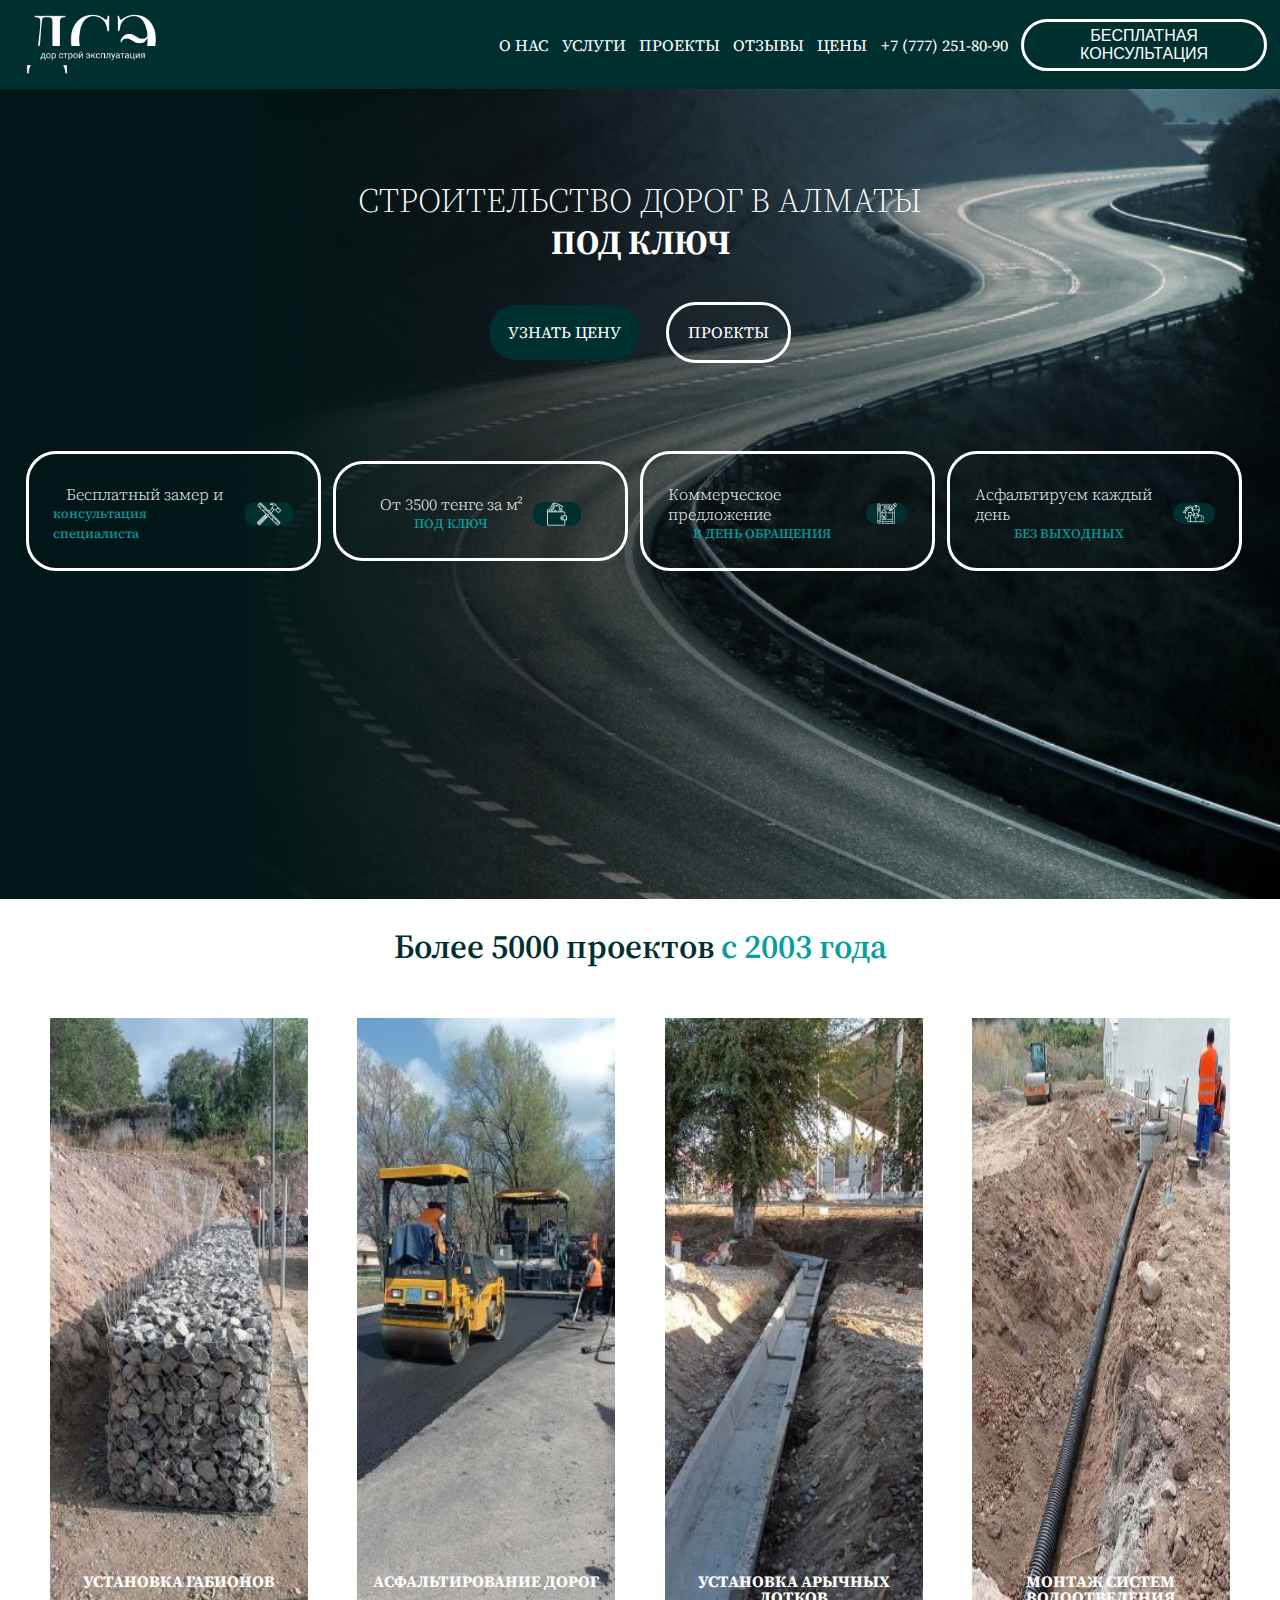
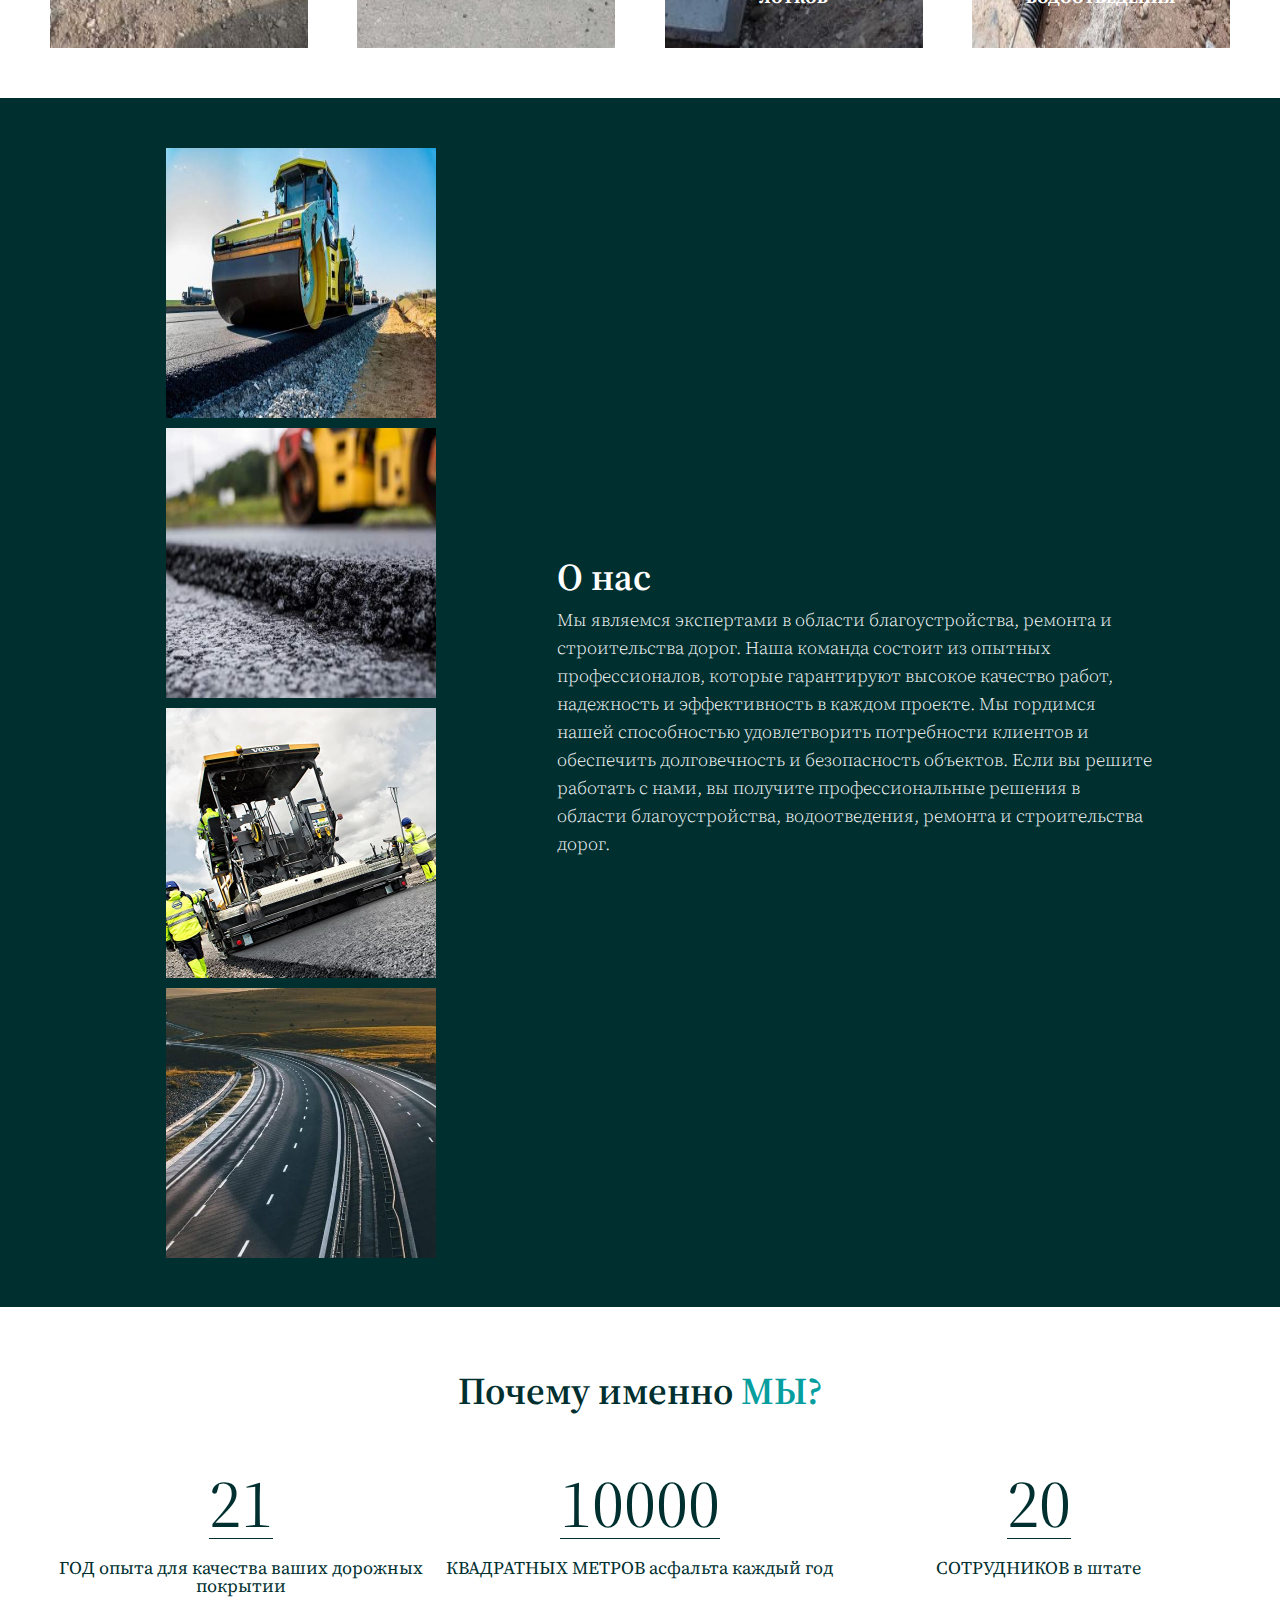
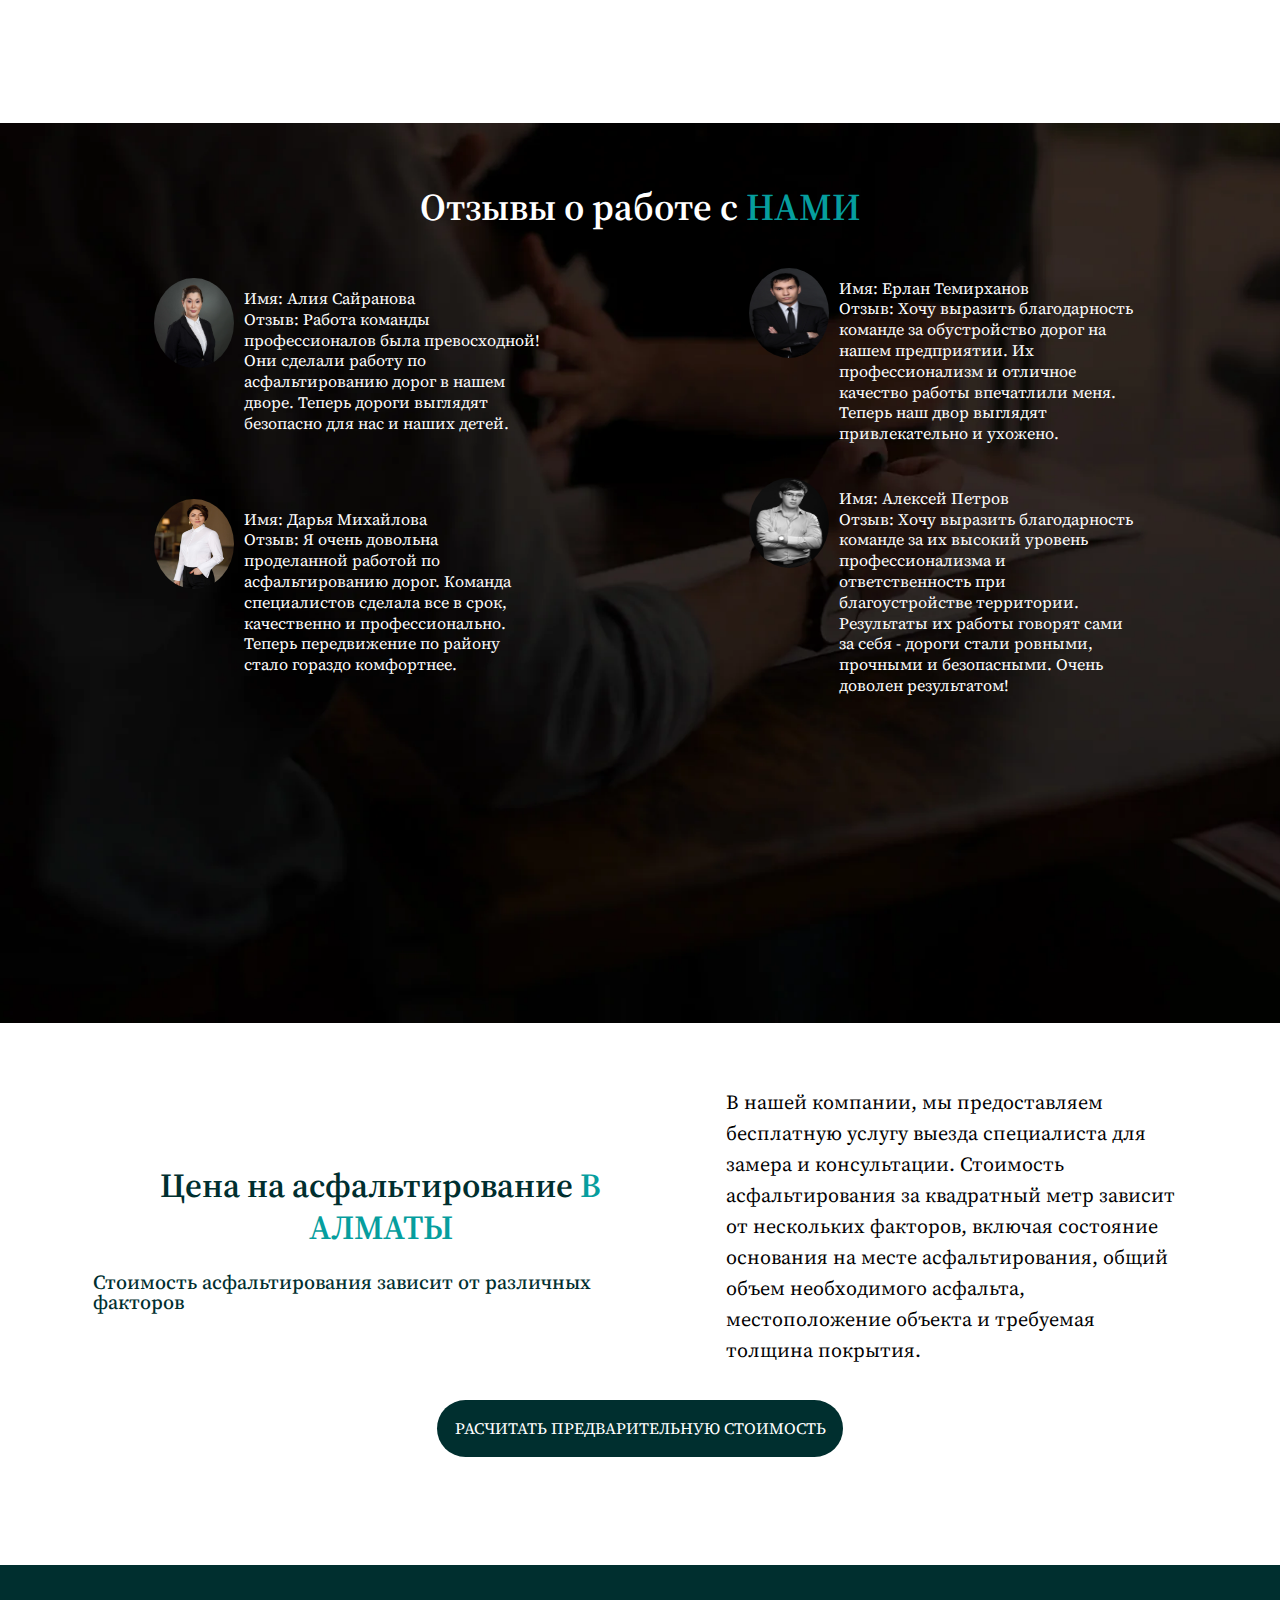
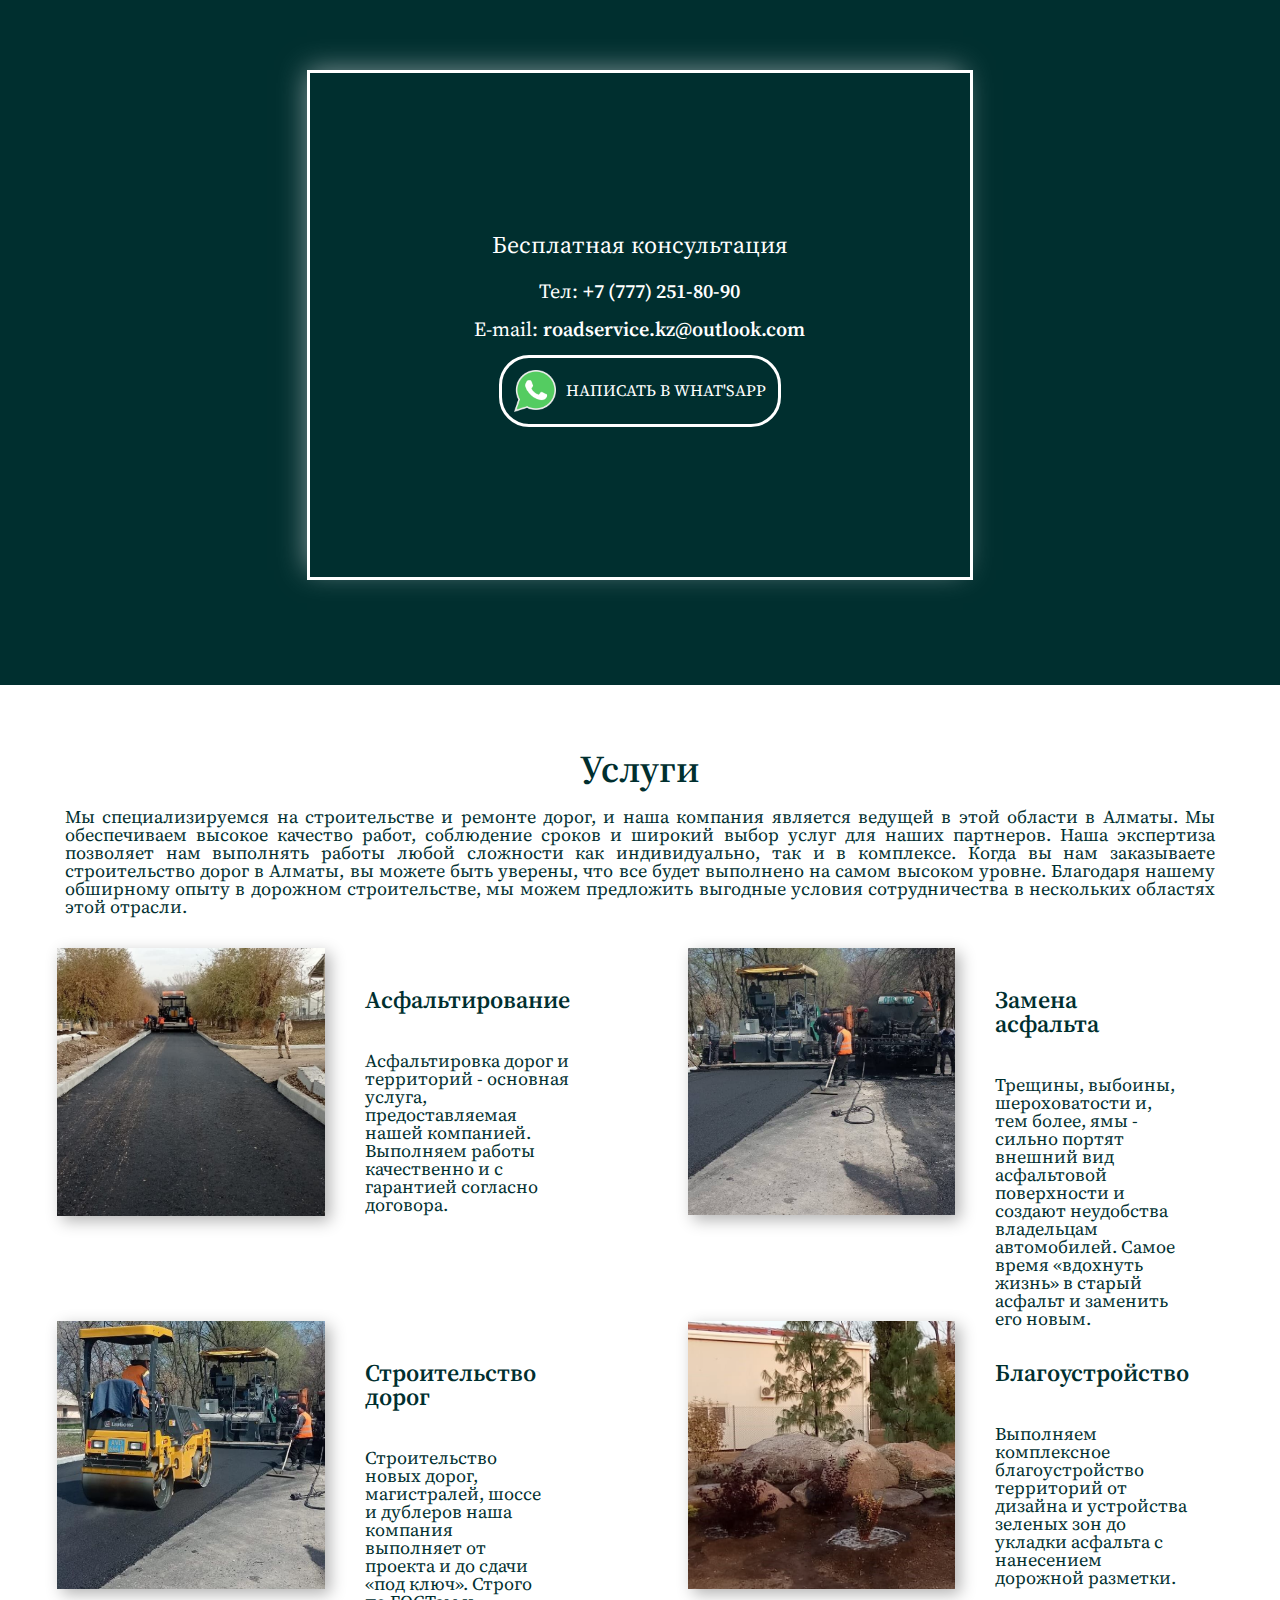
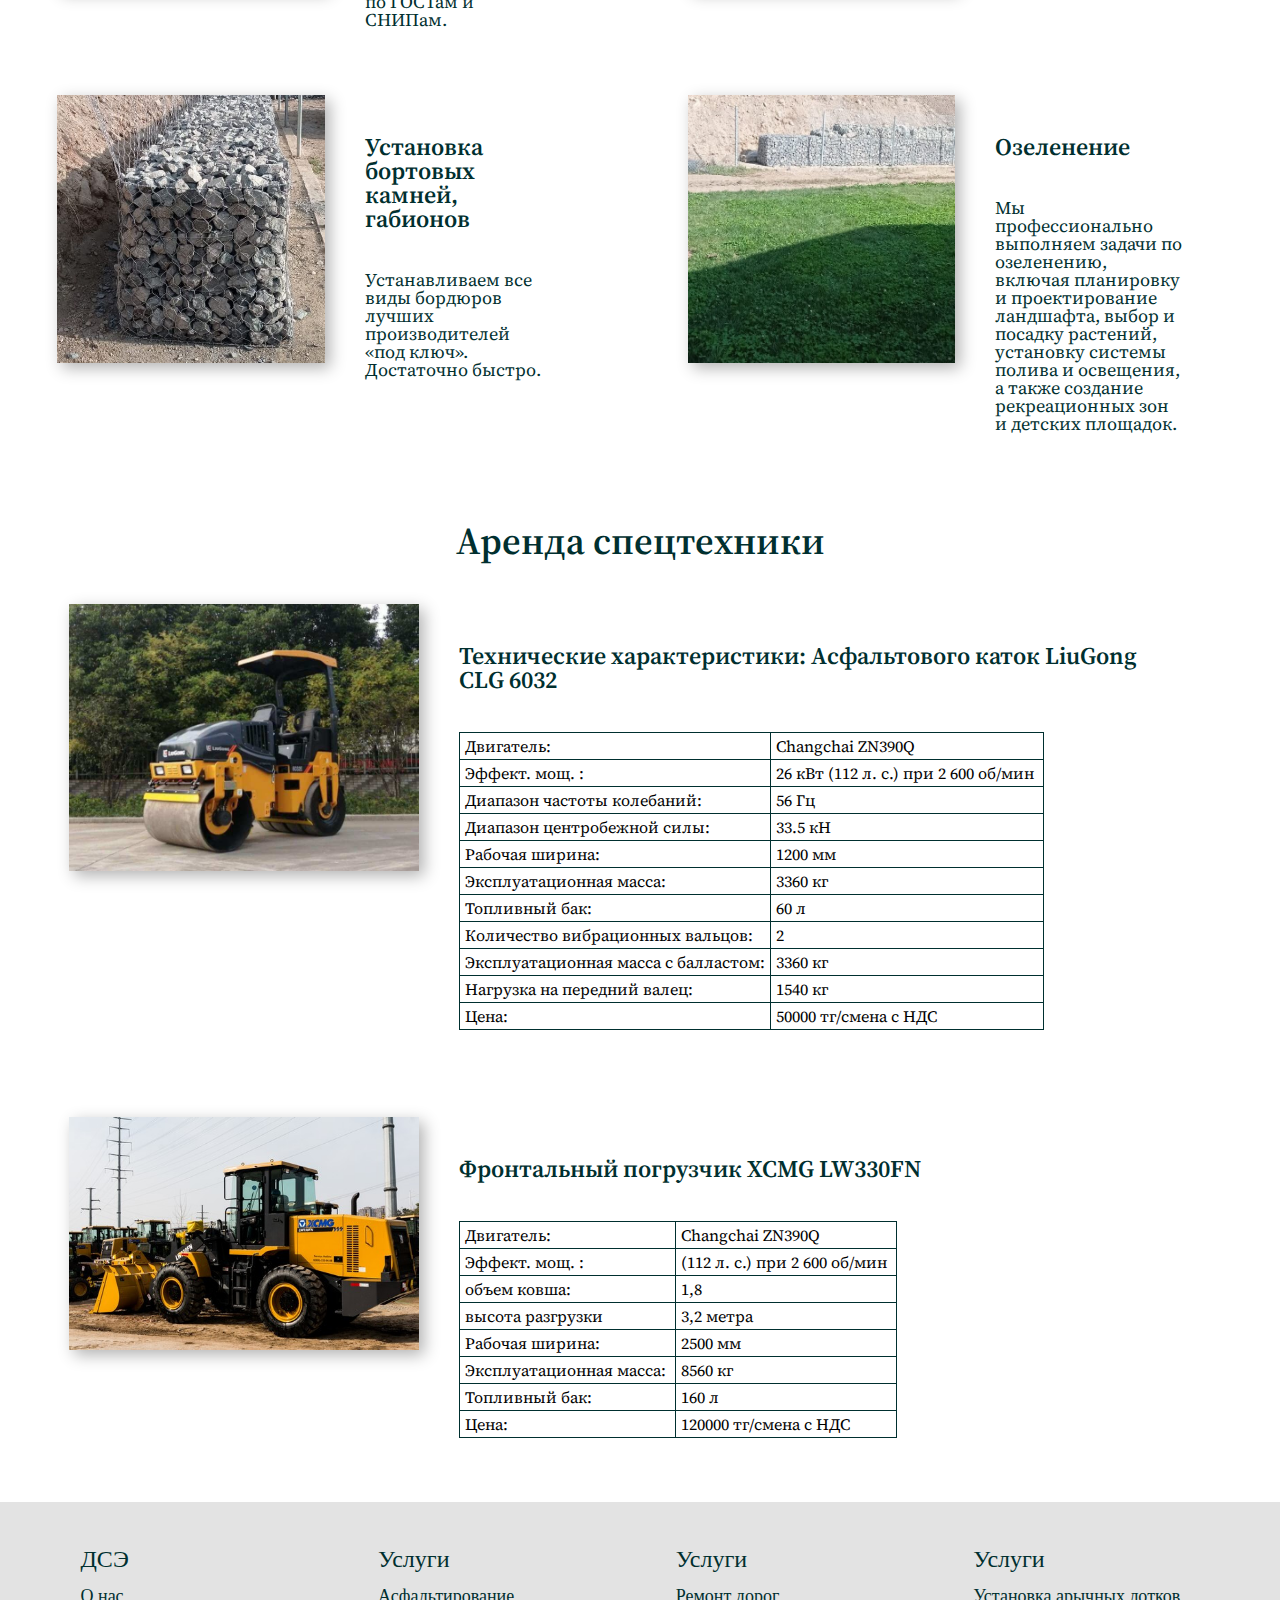
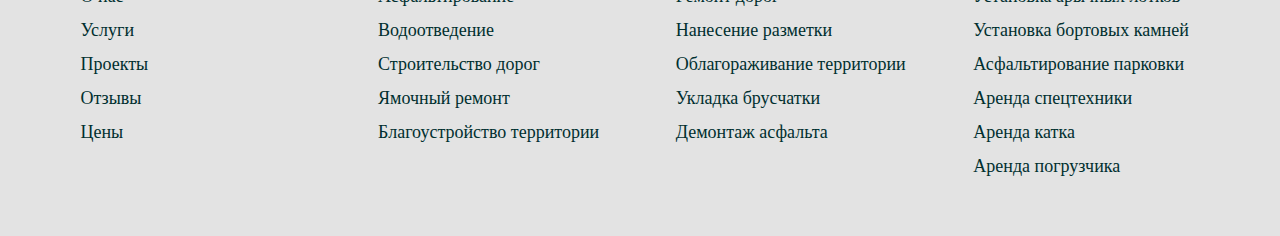
==== commit 4b5ee047: "changed the phone number" ====
--- a/index.html
+++ b/index.html
@@ -10,13 +10,14 @@
     <title>Укладка асфальта в Алматы | асфальтирование дорог</title>
     <link rel="stylesheet" href="index.css">
     <link rel="shortcut icon" href="./images/logo.png" />
+    <link rel="canonical" href="https://roadservice.kz/" />
 </head>
 
 <body>
     <header class="header">
         <div class="header-logo">
             <img src="./images/дсэлого.png" alt="logo">
-            <a rel="nofollow" href="https://wa.me/77012554421"> +7 (701) 255-44-21</a>
+            <a rel="nofollow" href="https://wa.me/77772518090"> +7 (777) 251-80-90</a>
         </div>
         <div class="header-links">
             <a rel="nofollow" href="#aboutUs"> О нас </a>
@@ -24,7 +25,7 @@
             <a rel="nofollow" href="#projects"> Проекты </a>
             <a rel="nofollow" href="#reviews"> Отзывы </a>
             <a rel="nofollow" href="#price"> Цены</a>
-            <a rel="nofollow" href="https://wa.me/77012554421"> +7 (701) 255-44-21</a>
+            <a rel="nofollow" href="https://wa.me/77772518090"> +7 (777) 251-80-90</a>
             <a rel="nofollow" href="#call"><button>Бесплатная консультация</button></a>
         </div>
     </header>
@@ -872,9 +873,9 @@
         <div class="forms">
             <form action="">
                 <h3>Бесплатная консультация</h3>
-                <h5>Тел: <i>+7 (701) 255-44-21</i> </h5>
+                <h5>Тел: <i> +7 (777) 251-80-90</i> </h5>
                 <a rel="nofollow" href="mailto:roadservice.kz@outlook.com">E-mail: <i>roadservice.kz@outlook.com</i> </a>
-                <a rel="nofollow" href="https://wa.me/77012554421" class="link-button">
+                <a rel="nofollow" href="https://wa.me/77772518090" class="link-button">
                     <img src="./images/whatsapp.png" alt="whatsapp">
                     <span>Написать в What'sApp</span>
                 </a>
